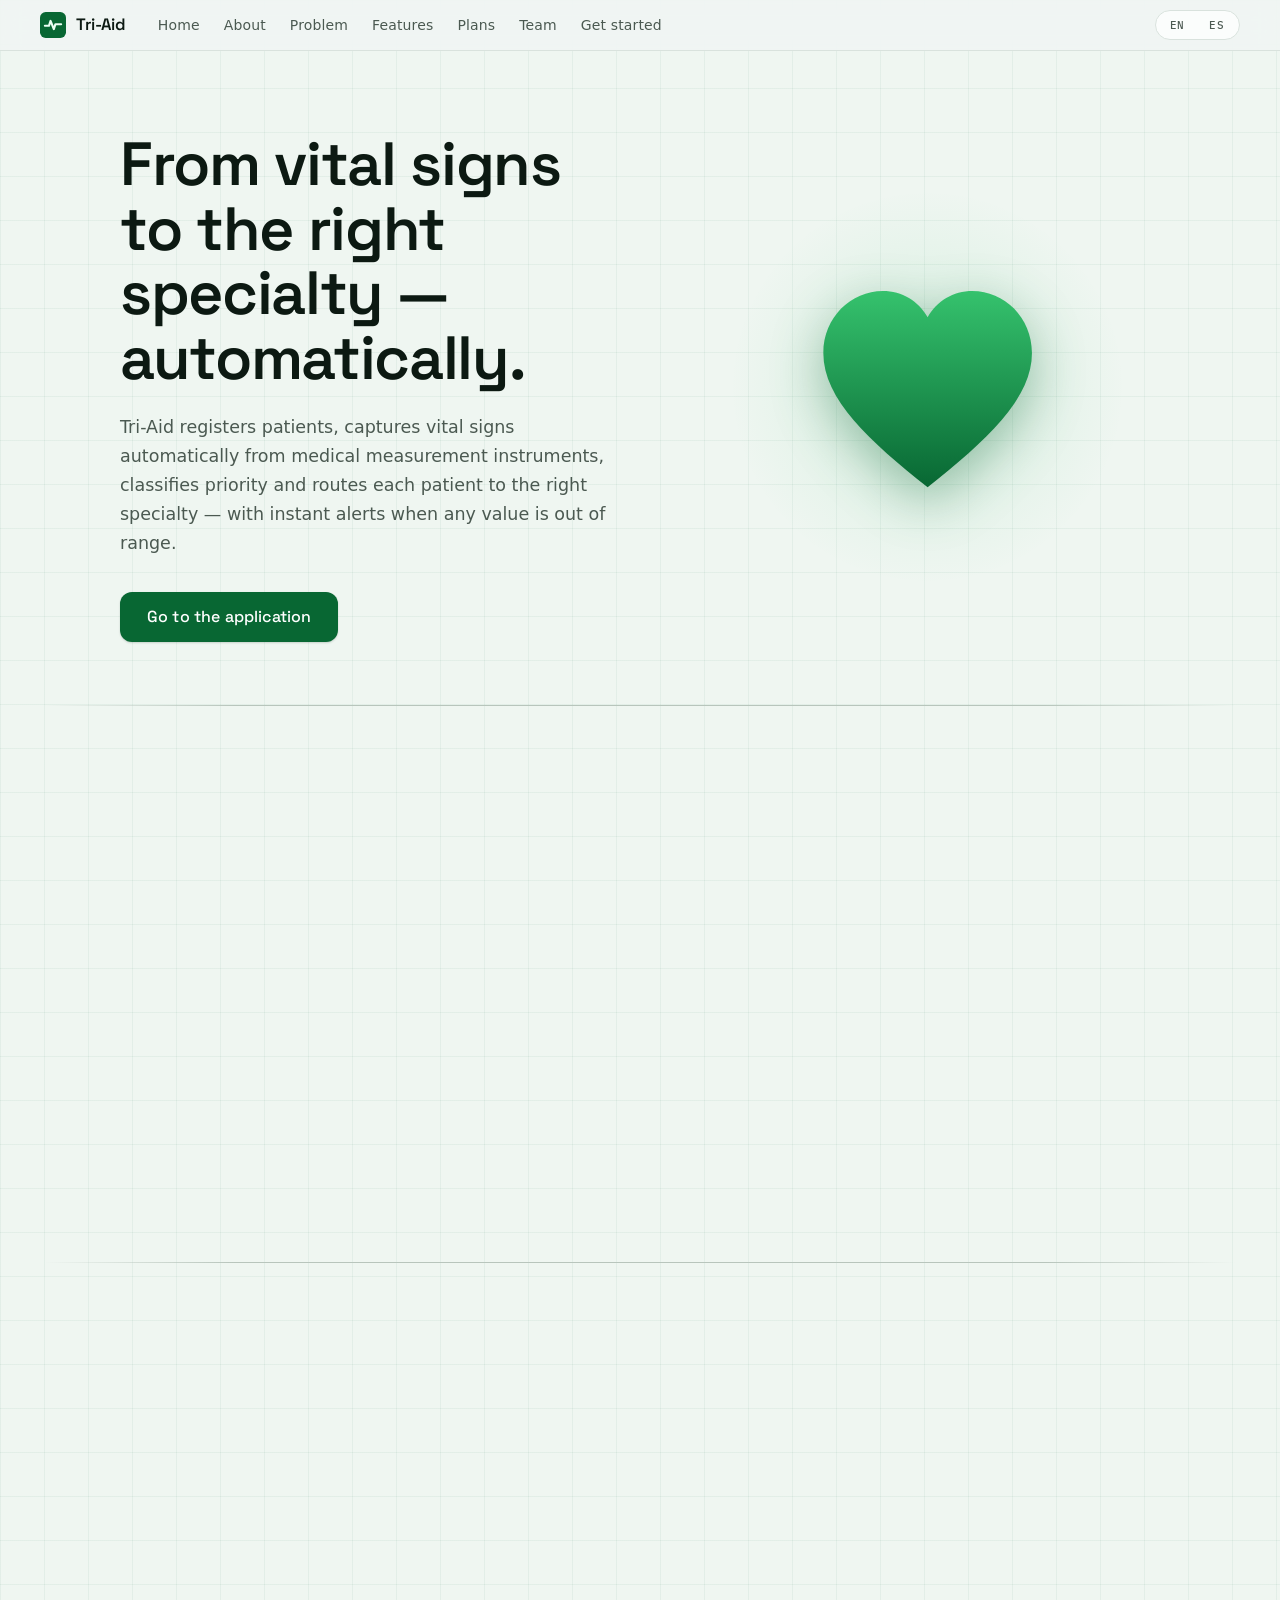
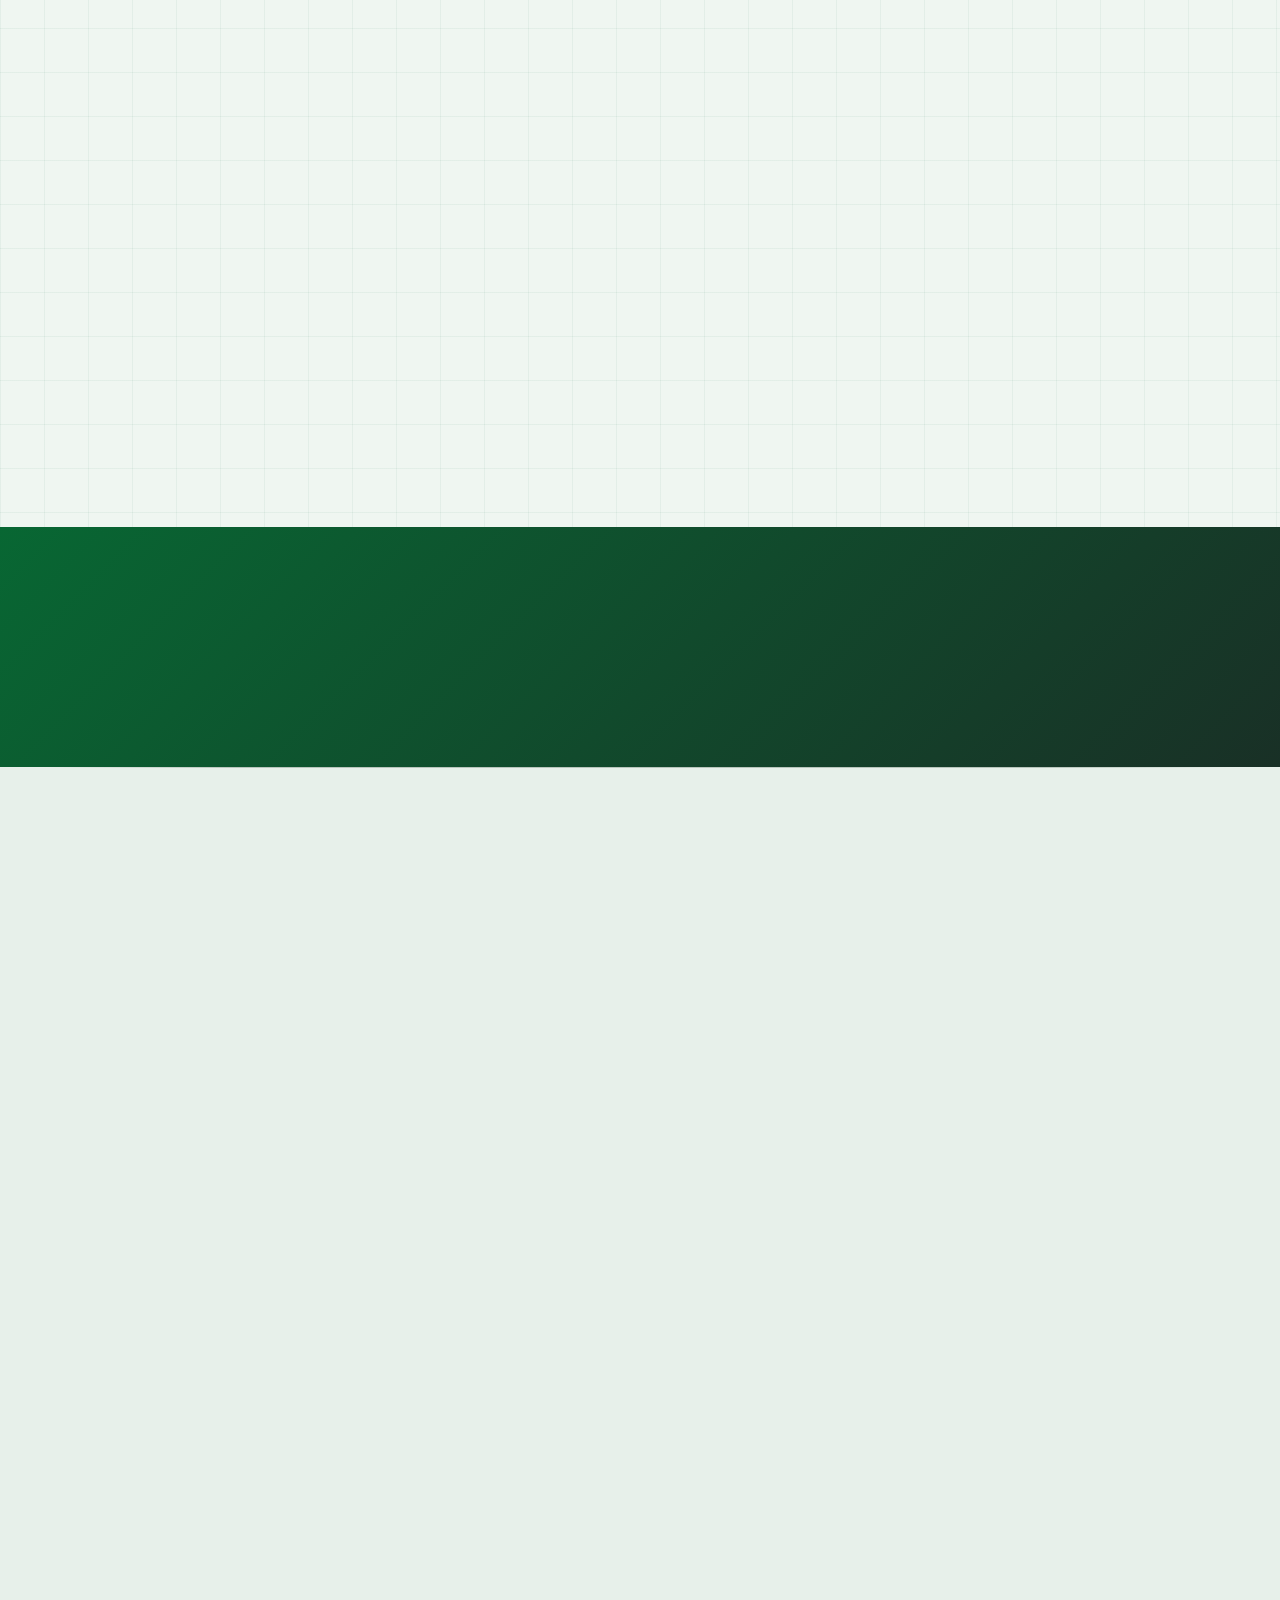
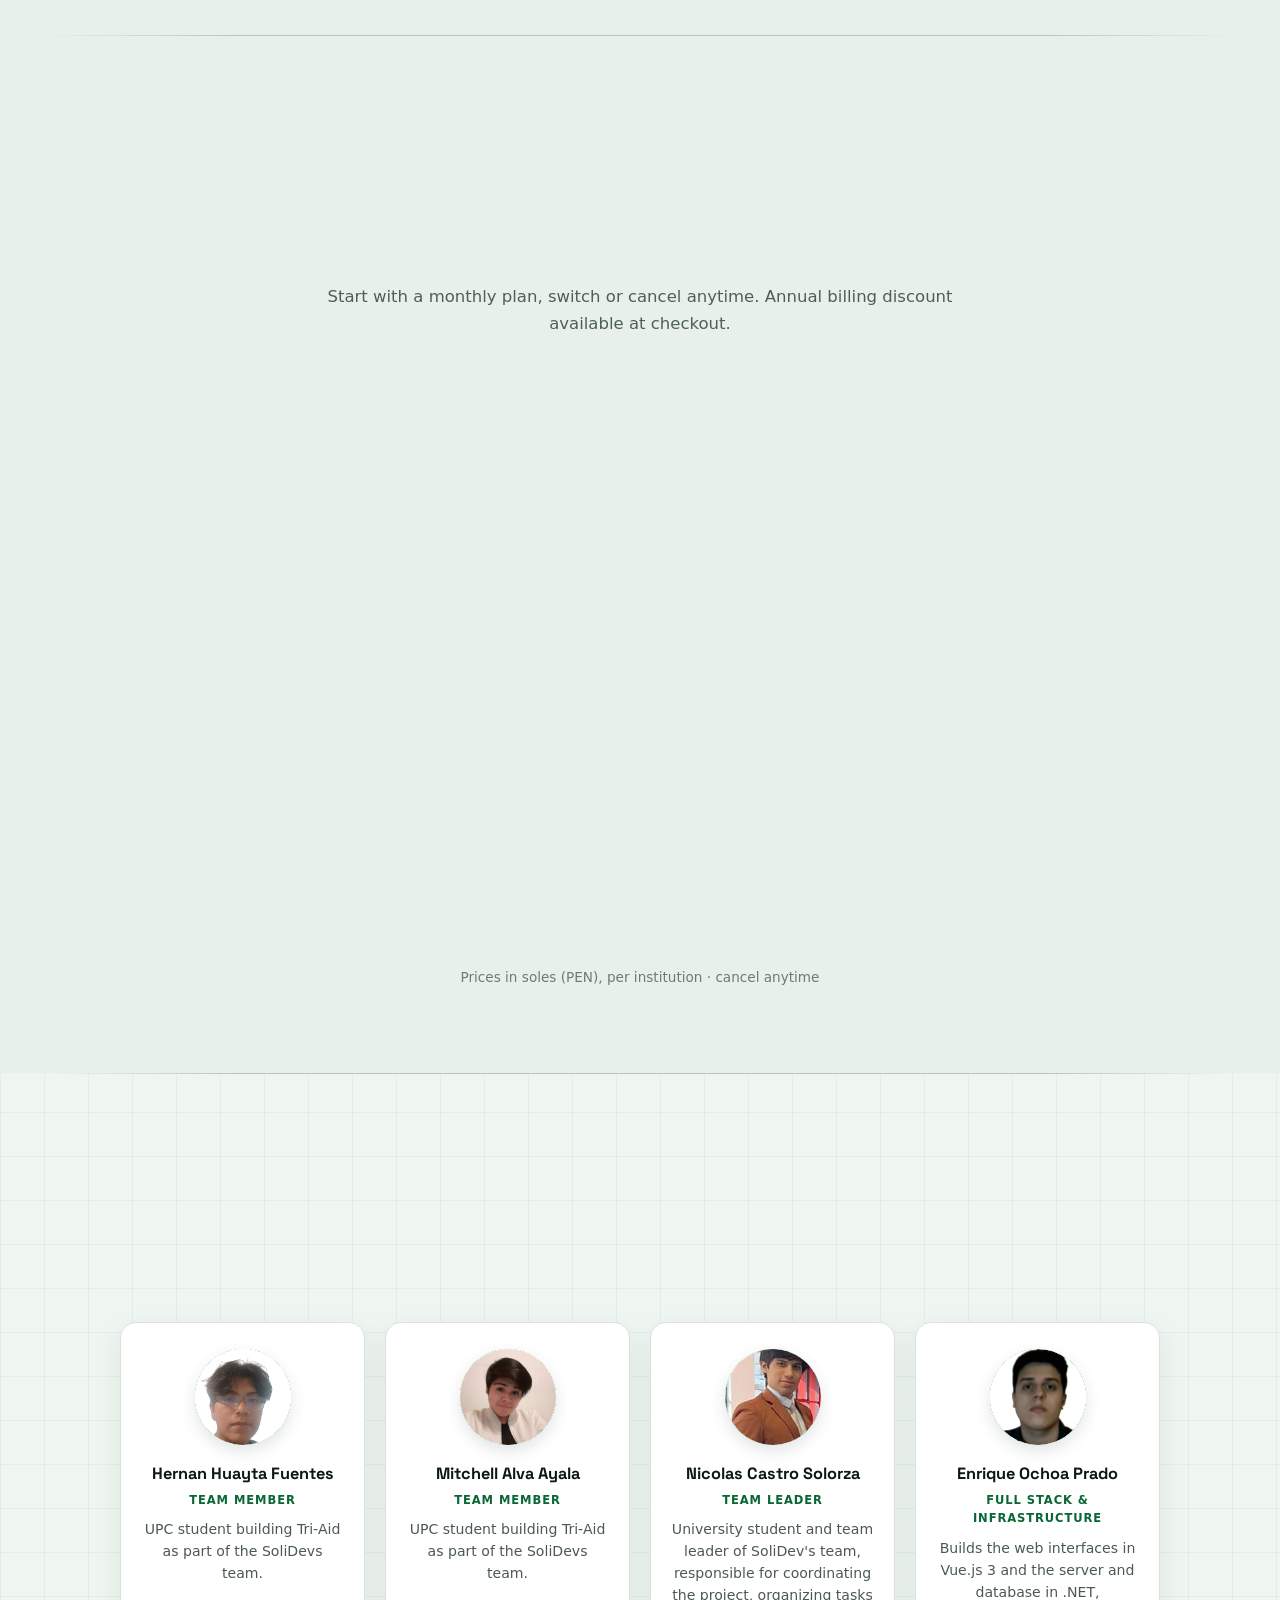
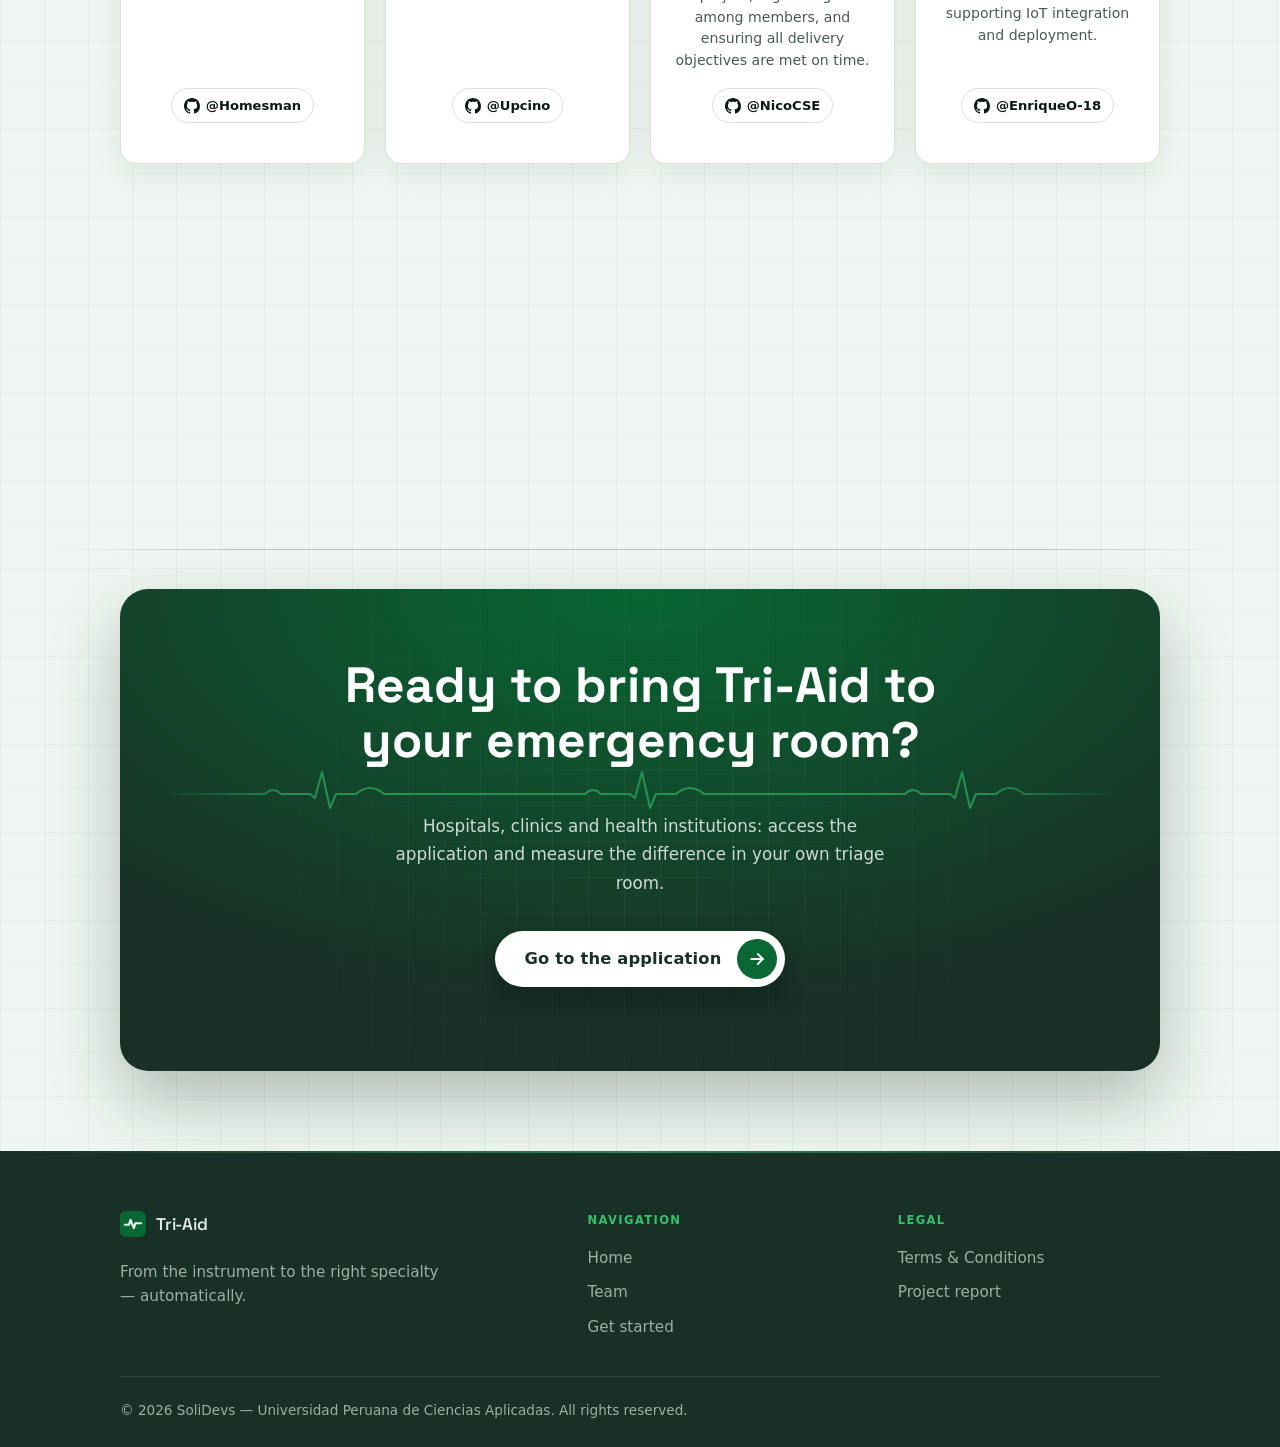
==== index.html @ a4b4f4db "style(plans): redesign trial banner with ecg icon, drop emoji" ====
<!doctype html>
<html lang="en-US">
<head>
  <meta charset="utf-8" />
  <meta name="viewport" content="width=device-width, initial-scale=1" />
  <title>Tri-Aid — From vital signs to the right specialty</title>
  <meta name="description" content="Tri-Aid registers patients, captures vital signs automatically from medical measurement instruments, classifies priority and routes each patient to the right specialty — with instant alerts when any value is out of range." />
  <link rel="icon" href="data:image/svg+xml,%3Csvg xmlns='http://www.w3.org/2000/svg' viewBox='0 0 32 32'%3E%3Crect width='32' height='32' rx='7' fill='%231d6b4f'/%3E%3Cpath d='M6 17h5l2-6 4 10 2-6h7' stroke='%23eafff3' stroke-width='2.6' fill='none' stroke-linecap='round' stroke-linejoin='round'/%3E%3C/svg%3E" />
  <link rel="preconnect" href="https://fonts.googleapis.com" />
  <link rel="preconnect" href="https://fonts.gstatic.com" crossorigin />
  <link href="https://fonts.googleapis.com/css2?family=Space+Grotesk:wght@500;600;700&family=IBM+Plex+Mono:wght@400;500&display=swap" rel="stylesheet" />
  <link rel="stylesheet" href="css/styles.css" />
</head>
<body id="top">
  <a class="skip-link" href="#main" data-i18n="a11y.skip">Skip to content</a>

  <header class="site-nav" data-od-id="nav">
    <div class="nav-inner">
      <a class="brand" href="#top" data-od-id="brand" aria-label="Tri-Aid — home">
        <svg class="brand-mark" viewBox="0 0 32 32" aria-hidden="true" focusable="false">
          <rect width="32" height="32" rx="7" class="brand-bg"></rect>
          <path d="M6 17h5l2-6 4 10 2-6h7" class="brand-pulse"></path>
        </svg>
        <span class="brand-name">Tri-Aid</span>
      </a>

      <nav class="nav-links" aria-label="Primary" data-od-id="nav-primary">
        <a href="#top" data-i18n="nav.home">Home</a>
        <a href="#about" data-i18n="nav.about">About</a>
        <a href="#video" data-i18n="nav.problem">Problem</a>
        <a href="#features" data-i18n="nav.features">Features</a>
        <a href="#plans" data-i18n="nav.plans">Plans</a>
        <a href="#team" data-i18n="nav.team">Team</a>
        <a href="#contact" data-i18n="nav.contact">Get started</a>
      </nav>

      <div class="nav-actions">
        <div class="lang-toggle" role="group" aria-label="Language / Idioma">
          <button type="button" class="lang-btn" data-lang-btn="en" aria-pressed="true">EN</button>
          <button type="button" class="lang-btn" data-lang-btn="es" aria-pressed="false">ES</button>
        </div>
        <button type="button" class="nav-burger" aria-expanded="false" aria-controls="mobile-panel" data-i18n-aria="nav.menu" aria-label="Open menu">
          <span class="burger-box" aria-hidden="true"></span>
        </button>
      </div>
    </div>

    <div id="mobile-panel" class="mobile-panel">
      <nav class="mobile-links" aria-label="Mobile">
        <a href="#top" data-i18n="nav.home">Home</a>
        <a href="#about" data-i18n="nav.about">About</a>
        <a href="#features" data-i18n="nav.features">Features</a>
        <a href="#plans" data-i18n="nav.plans">Plans</a>
        <a href="#team" data-i18n="nav.team">Team</a>
        <a href="#contact" data-i18n="nav.contact">Get started</a>
      </nav>
    </div>
  </header>

  <main id="main">

    <!-- ================= HERO ================= -->
    <section class="hero" id="hero" data-od-id="hero">
      <div class="container hero-grid">
        <div class="hero-copy">
          <h1 class="hero-title" data-i18n="hero.h1" data-od-id="hero-title">From vital signs to the right specialty — automatically.</h1>
          <p class="hero-text" data-i18n="hero.text">Tri-Aid registers patients, captures vital signs automatically from medical measurement instruments, classifies priority and routes each patient to the right specialty — with instant alerts when any value is out of range.</p>
          <div class="hero-ctas">
            <a class="btn btn-primary" href="https://triaid-solidevs.web.app" data-od-id="hero-cta-app"><span data-i18n="cta.btn">Go to the application</span></a>
          </div>
        </div>

                <aside class="heartbeat" aria-hidden="true" data-od-id="hero-heartbeat">
          <div class="heart-wrap">
            <span class="heart-glow"></span>
            <span class="heart-ring ring-a"></span>
            <span class="heart-ring ring-b"></span>
            <svg class="heart-shape" viewBox="0 0 32 30" focusable="false">
              <defs>
                <linearGradient id="heart-grad" x1="0" y1="0" x2="0" y2="1">
                  <stop offset="0" class="heart-grad-a"/>
                  <stop offset="1" class="heart-grad-b"/>
                </linearGradient>
              </defs>
              <path class="heart-body" fill="url(#heart-grad)" d="M16 28C8.5 22 2.5 16.6 2.5 10.6 2.5 6 6.1 2.6 10.2 2.6c2.5 0 4.6 1.3 5.8 3.4 1.2-2.1 3.3-3.4 5.8-3.4 4.1 0 7.7 3.4 7.7 8 0 6-6 11.4-13.5 17.4Z"/>
            </svg>
          </div>
        </aside>
      </div>
    </section>

    <!-- ================= ABOUT ================= -->
    <section class="section" id="about" data-od-id="about">
      <div class="container">
        <div class="section-head reveal">
          <span class="eyebrow"><i class="eyebrow-dot" aria-hidden="true"></i><span data-i18n="nav.about">About</span></span>
        </div>
        <h2 class="section-title reveal" data-i18n="about.title" data-od-id="about-title">The bridge between measurement instruments and emergency care</h2>
        <div class="about-cols reveal">
          <p data-i18n="about.p1">In most emergency rooms, vital signs are measured with standalone devices and written down by hand, then typed into a system. That double entry wastes critical minutes and causes errors that can change a patient's priority.</p>
          <p data-i18n="about.p2">Tri-Aid connects the whole chain: automatic vital-sign capture, assisted priority classification validated by triage staff, and routing to the right specialty.</p>
        </div>
      </div>
    </section>

    <!-- ================= VIDEO ================= -->
    <section class="section" id="video" data-od-id="video">
      <div class="container">
        <div class="section-head reveal">
          <span class="eyebrow"><i class="eyebrow-dot" aria-hidden="true"></i><span data-i18n="video.kicker">About the product</span></span>
        </div>
        <h2 class="section-title reveal" data-i18n="video.title">See Tri-Aid in action</h2>
        <div class="video-layout">
          <div class="video-left">
          <article class="problem-card reveal">
            <svg viewBox="0 0 24 24" fill="none" stroke="currentColor" stroke-width="2" stroke-linecap="round" stroke-linejoin="round" aria-hidden="true"><path d="M10.3 3.9 1.8 18a2 2 0 0 0 1.7 3h17a2 2 0 0 0 1.7-3L13.7 3.9a2 2 0 0 0-3.4 0z"/><path d="M12 9v4"/><path d="M12 17h.01"/></svg>
            <h3 data-i18n="video.problem">The problem</h3>
            <p data-i18n="about.p1">In most emergency rooms, vital signs are measured with standalone devices and written down by hand, then typed into a system. That double entry wastes critical minutes and causes errors that can change a patient's priority.</p>
          </article>
          <blockquote class="quote reveal">
            <p data-i18n="video.quote">Every minute spent retyping vital signs is a minute the patient does not have.</p>
            <cite>— SoliDevs Vision</cite>
          </blockquote>
        </div>
          <div class="video-card reveal">
            <h3>Tri-Aid</h3>
            <p class="video-desc" data-i18n="video.desc">Tri-Aid connects measurement instruments with emergency care: it registers each patient, captures vital signs automatically, classifies priority and routes them to the right specialty, with instant alerts when a value is out of range.</p>
            <ul class="check-list">
              <li><svg viewBox="0 0 24 24" fill="none" stroke="currentColor" stroke-width="2" stroke-linecap="round" stroke-linejoin="round" aria-hidden="true"><circle cx="12" cy="12" r="9"/><path d="m8.5 12.5 2.5 2.5 4.5-5"/></svg><span data-i18n="video.check1">Automatic vital-sign capture</span></li>
              <li><svg viewBox="0 0 24 24" fill="none" stroke="currentColor" stroke-width="2" stroke-linecap="round" stroke-linejoin="round" aria-hidden="true"><circle cx="12" cy="12" r="9"/><path d="m8.5 12.5 2.5 2.5 4.5-5"/></svg><span data-i18n="video.check2">Assisted priority classification validated by triage staff</span></li>
              <li><svg viewBox="0 0 24 24" fill="none" stroke="currentColor" stroke-width="2" stroke-linecap="round" stroke-linejoin="round" aria-hidden="true"><circle cx="12" cy="12" r="9"/><path d="m8.5 12.5 2.5 2.5 4.5-5"/></svg><span data-i18n="video.check3">Routing to the right specialty</span></li>
            </ul>
            <!-- TODO: reemplazar href por el link real cuando el video esté publicado -->
            <a class="video-link" href="https://www.youtube.com/watch?v=TRI-AID-PENDIENTE" target="_blank" rel="noopener noreferrer" aria-label="Tri-Aid demo video">
              <span class="video-link__play"><svg viewBox="0 0 24 24" fill="currentColor" aria-hidden="true"><path d="M8 5v14l11-7z"/></svg></span>
            </a>
          </div>
        </div>
      </div>
    </section>

    <!-- ================= STATS ================= -->
    <section class="stats-band" id="stats" data-od-id="stats">
      <div class="container">
        <div class="stats-grid reveal">
          <div><span class="stat-num" data-count="3" data-unit="min">3<small>min</small></span><span class="stat-label" data-i18n="band.1">maximum target triage time</span></div>
          <div><span class="stat-num" data-count="5">5</span><span class="stat-label" data-i18n="band.2">level priority scale</span></div>
          <div><span class="stat-num" data-count="0" data-from="10">0</span><span class="stat-label" data-i18n="band.3">manual transcription</span></div>
          <div><span class="stat-num" data-count="24" data-suffix="/7">24/7</span><span class="stat-label" data-i18n="band.4">patient visibility</span></div>
        </div>
      </div>
    </section>

    <!-- ================= FEATURES ================= -->
    <section class="section section-sunk" id="features" data-od-id="features">
      <div class="container">
        <div class="section-head reveal">
          <span class="eyebrow"><i class="eyebrow-dot" aria-hidden="true"></i><span data-i18n="nav.features">Features</span></span>
        </div>
        <h2 class="section-title reveal" data-i18n="features.title" data-od-id="features-title">Everything the triage room needs</h2>

        <ol class="feature-grid" data-od-id="features-grid">
          <li class="feature-card reveal" data-od-id="feature-card-registration">
            <span class="f-index" aria-hidden="true">01</span>
            <svg class="f-icon" viewBox="0 0 24 24" aria-hidden="true" focusable="false"><rect x="3" y="5" width="18" height="14" rx="2.5" fill="none" stroke="currentColor" stroke-width="1.7"/><circle cx="8.6" cy="10.4" r="1.9" fill="none" stroke="currentColor" stroke-width="1.7"/><path d="M6.3 15.6c.6-1.7 4-1.7 4.6 0M13.5 9.5h4.6M13.5 13h4.6" fill="none" stroke="currentColor" stroke-width="1.7" stroke-linecap="round"/></svg>
            <h3 data-i18n="f1.t">Patient registration</h3>
            <p data-i18n="f1.x">Digital admission in seconds: identity and contact data recorded once and shared across the emergency visit.</p>
          </li>

          <li class="feature-card reveal" data-od-id="feature-card-vitals">
            <span class="f-index" aria-hidden="true">02</span>
            <svg class="f-icon" viewBox="0 0 24 24" aria-hidden="true" focusable="false"><path d="M2.5 12.5h3.6l2.3-6.8 4 13.6 2.4-6.8h7" fill="none" stroke="currentColor" stroke-width="1.7" stroke-linecap="round" stroke-linejoin="round"/></svg>
            <h3 data-i18n="f2.t">Automatic vital signs</h3>
            <p data-i18n="f2.x">Readings flow straight from the measurement instruments into the platform — no manual transcription, no transcription errors.</p>
          </li>

          <li class="feature-card reveal" data-od-id="feature-card-priority">
            <span class="f-index" aria-hidden="true">03</span>
            <svg class="f-icon" viewBox="0 0 24 24" aria-hidden="true" focusable="false"><path d="M5 20v-5.5M12 20V9.5M19 20V4" fill="none" stroke="currentColor" stroke-width="1.7" stroke-linecap="round"/><path d="M3.2 8.4 5.6 5.6l2.5 1.2M10.4 6.4 12 3.6l2.6 1" fill="none" stroke="currentColor" stroke-width="1.4" stroke-linecap="round" stroke-linejoin="round" opacity=".65"/></svg>
            <h3 data-i18n="f3.t">Priority classification</h3>
            <p data-i18n="f3.x">An assisted classification based on habitual ranges suggests the priority level; triage staff validate and confirm it.</p>
          </li>

          <li class="feature-card reveal" data-od-id="feature-card-alerts">
            <span class="f-index" aria-hidden="true">04</span>
            <svg class="f-icon" viewBox="0 0 24 24" aria-hidden="true" focusable="false"><path d="M6 9.5a6 6 0 0 1 12 0c0 4.6 1.9 5.7 1.9 5.7H4.1S6 14.1 6 9.5Z" fill="none" stroke="currentColor" stroke-width="1.7" stroke-linejoin="round"/><path d="M10.3 18.6a1.9 1.9 0 0 0 3.4 0" fill="none" stroke="currentColor" stroke-width="1.7" stroke-linecap="round"/></svg>
            <h3 data-i18n="f4.t">Out-of-range alerts</h3>
            <p data-i18n="f4.x">Instant notifications when any value exceeds the habitual range, so critical patients escalate without delay.</p>
          </li>

          <li class="feature-card reveal" data-od-id="feature-card-routing">
            <span class="f-index" aria-hidden="true">05</span>
            <svg class="f-icon" viewBox="0 0 24 24" aria-hidden="true" focusable="false"><circle cx="5.2" cy="12" r="2.4" fill="none" stroke="currentColor" stroke-width="1.7"/><path d="M7.8 12h5.4" fill="none" stroke="currentColor" stroke-width="1.7" stroke-linecap="round"/><path d="M13 12c3.6 0 3.6-5 7.4-5M13 12c3.6 0 3.6 5 7.4 5" fill="none" stroke="currentColor" stroke-width="1.7" stroke-linecap="round"/><path d="M17.9 4.8 20.6 7l-3 .5M17.9 19.2 20.6 17l-3-.5" fill="none" stroke="currentColor" stroke-width="1.5" stroke-linecap="round" stroke-linejoin="round"/></svg>
            <h3 data-i18n="f5.t">Specialty assignment</h3>
            <p data-i18n="f5.x">Data-driven routing sends every patient to the corresponding medical specialty, reducing wrong referrals and rework.</p>
          </li>
        </ol>
      </div>
    </section>

    <!-- ================= PLANS ================= -->
    <section class="section section-sunk" id="plans" data-od-id="plans">
      <div class="container">
        <div class="section-head reveal">
          <span class="eyebrow"><i class="eyebrow-dot" aria-hidden="true"></i><span data-i18n="nav.plans">Plans</span></span>
        </div>
        <h2 class="section-title reveal" data-i18n="plans.title" data-od-id="plans-title">Simple pricing for every institution</h2>
        <p class="plans-sub reveal" data-i18n="plans.sub">Start with a monthly plan, switch or cancel anytime. Annual billing discount available at checkout.</p>

        <div class="trial-banner reveal" data-od-id="plans-trial">
          <svg class="trial-banner__icon" viewBox="0 0 48 48" fill="none" aria-hidden="true"><rect x="2" y="2" width="44" height="44" rx="12"/><path d="M8 24h8l4-10 6 20 4-10h10" stroke-linecap="round" stroke-linejoin="round"/></svg>
          <div class="trial-banner__text">
            <strong data-i18n="plans.trial.title">Every plan starts with a 14-day free trial</strong>
            <span data-i18n="plans.trial.sub">Full platform access · No credit card required · Cancel anytime</span>
          </div>
          <a class="btn btn-primary trial-banner__cta" href="https://triaid-solidevs.web.app/register" data-i18n="plans.trial.cta">Register your institution</a>
        </div>

        <div class="plans-grid" data-od-id="plans-grid">
          <article class="plan-card reveal" data-od-id="plan-esencial">
            <h3 data-i18n="plan.essential.name">Esencial</h3>
            <p class="plan-for" data-i18n="plan.essential.for">For small clinics and pilot projects</p>
            <p class="plan-price">S/ 79<span data-i18n="plans.period">/month</span></p>
            <ul class="plan-features">
              <li data-i18n="plan.essential.f1">Up to 5 triage users</li>
              <li data-i18n="plan.essential.f2">Automatic vital signs capture</li>
              <li data-i18n="plan.essential.f3">Real-time out-of-range alerts</li>
              <li data-i18n="plan.essential.f4">Patient portal included</li>
            </ul>
            <a class="btn btn-ghost plan-cta" href="https://triaid-solidevs.web.app/register?plan=esencial" data-i18n="plan.essential.cta">Choose Esencial</a>
          </article>

          <article class="plan-card plan-featured reveal" data-od-id="plan-profesional">
            <span class="plan-badge" data-i18n="plan.professional.badge">Most popular</span>
            <h3 data-i18n="plan.professional.name">Profesional</h3>
            <p class="plan-for" data-i18n="plan.professional.for">For hospitals with multiple points of care</p>
            <p class="plan-price">S/ 119<span data-i18n="plans.period">/month</span></p>
            <ul class="plan-features">
              <li data-i18n="plan.professional.f1">Unlimited triage users</li>
              <li data-i18n="plan.professional.f2">Assisted NT-158 classification + analytics</li>
              <li data-i18n="plan.professional.f3">Multi-specialty routing</li>
              <li data-i18n="plan.professional.f4">Priority support</li>
            </ul>
            <a class="btn btn-primary plan-cta" href="https://triaid-solidevs.web.app/register?plan=profesional" data-i18n="plan.professional.cta">Start free with Profesional</a>
          </article>

          <article class="plan-card reveal" data-od-id="plan-institucional">
            <h3 data-i18n="plan.institutional.name">Institucional</h3>
            <p class="plan-for" data-i18n="plan.institutional.for">For health networks and smart-city projects</p>
            <p class="plan-price plan-price-custom" data-i18n="plan.institutional.price">Custom</p>
            <ul class="plan-features">
              <li data-i18n="plan.institutional.f1">Multi-campus management</li>
              <li data-i18n="plan.institutional.f2">API integration with hospital systems</li>
              <li data-i18n="plan.institutional.f3">SLA + dedicated onboarding</li>
            </ul>
            <a class="btn btn-ghost plan-cta" href="#contact" data-i18n="plan.institutional.cta">Contact sales</a>
          </article>
        </div>
        <p class="plans-note reveal" data-i18n="plans.note">Prices in soles (PEN), per institution · cancel anytime</p>
      </div>
    </section>

    <!-- ================= TEAM ================= -->
    <section class="section team-section" id="team" data-od-id="team">
      <div class="container">
        <header class="team-head reveal">
          <span class="eyebrow"><i class="eyebrow-dot" aria-hidden="true"></i><span data-i18n="nav.team">Team</span></span>
          <h2 class="team-title" data-i18n="team.title" data-od-id="team-title">The SoliDevs team</h2>
          <p class="team-sub" data-i18n="team.subtitle">The people behind Tri-Aid, the bridge between measurement instruments and emergency care.</p>
        </header>

        <ul class="team2-grid">
          <li class="team2-card" data-od-id="member-hernan-huayta">
            <span class="team2-avatar" aria-hidden="true"><img src="img/hernan-solidevs.png" alt="" width="160" height="160"></span>
            <h3>Hernan Huayta Fuentes</h3>
            <span class="team2-role" data-i18n="team.role">Team member</span>
            <p data-i18n="team.desc">UPC student building Tri-Aid as part of the SoliDevs team.</p>
            <a class="team2-github" href="https://github.com/Homesman" target="_blank" rel="noopener noreferrer"><svg viewBox="0 0 16 16" fill="currentColor" aria-hidden="true"><path d="M8 0C3.58 0 0 3.58 0 8c0 3.54 2.29 6.53 5.47 7.59.4.07.55-.17.55-.38 0-.19-.01-.82-.01-1.49-2.01.37-2.53-.49-2.69-.94-.09-.23-.48-.94-.82-1.13-.28-.15-.68-.52-.01-.53.63-.01 1.08.58 1.23.82.72 1.21 1.87.87 2.33.66.07-.52.28-.87.51-1.07-1.78-.2-3.64-.89-3.64-3.95 0-.87.31-1.59.82-2.15-.08-.2-.36-1.02.08-2.12 0 0 .67-.21 2.2.82.64-.18 1.32-.27 2-.27.68 0 1.36.09 2 .27 1.53-1.04 2.2-.82 2.2-.82.44 1.1.16 1.92.08 2.12.51.56.82 1.27.82 2.15 0 3.07-1.87 3.75-3.65 3.95.29.25.54.73.54 1.48 0 1.07-.01 1.93-.01 2.2 0 .21.15.46.55.38A8.013 8.013 0 0016 8c0-4.42-3.58-8-8-8z"/></svg> @Homesman</a>
          </li>
          <li class="team2-card" data-od-id="member-mitchell-alva">
            <span class="team2-avatar" aria-hidden="true"><img src="img/Perfil_Adriano.jpeg?v=2" alt="" width="160" height="160"></span>
            <h3>Mitchell Alva Ayala</h3>
            <span class="team2-role" data-i18n="team.role">Team member</span>
            <p data-i18n="team.desc">UPC student building Tri-Aid as part of the SoliDevs team.</p>
            <a class="team2-github" href="https://github.com/Upcino" target="_blank" rel="noopener noreferrer"><svg viewBox="0 0 16 16" fill="currentColor" aria-hidden="true"><path d="M8 0C3.58 0 0 3.58 0 8c0 3.54 2.29 6.53 5.47 7.59.4.07.55-.17.55-.38 0-.19-.01-.82-.01-1.49-2.01.37-2.53-.49-2.69-.94-.09-.23-.48-.94-.82-1.13-.28-.15-.68-.52-.01-.53.63-.01 1.08.58 1.23.82.72 1.21 1.87.87 2.33.66.07-.52.28-.87.51-1.07-1.78-.2-3.64-.89-3.64-3.95 0-.87.31-1.59.82-2.15-.08-.2-.36-1.02.08-2.12 0 0 .67-.21 2.2.82.64-.18 1.32-.27 2-.27.68 0 1.36.09 2 .27 1.53-1.04 2.2-.82 2.2-.82.44 1.1.16 1.92.08 2.12.51.56.82 1.27.82 2.15 0 3.07-1.87 3.75-3.65 3.95.29.25.54.73.54 1.48 0 1.07-.01 1.93-.01 2.2 0 .21.15.46.55.38A8.013 8.013 0 0016 8c0-4.42-3.58-8-8-8z"/></svg> @Upcino</a>
          </li>
          <li class="team2-card" data-od-id="member-nicolas-castro">
            <span class="team2-avatar" aria-hidden="true"><img src="img/Foto_Nico.jpeg" alt="" width="160" height="80"></span>
            <h3>Nicolas Castro Solorza</h3>
            <span class="team2-role" data-i18n="team.roleLeader">Team Leader</span>
            <p data-i18n="team.descNicolas">University student and team leader of SoliDev's team, responsible for coordinating the project, organizing tasks among members, and ensuring all delivery objectives are met on time.</p>
            <a class="team2-github" href="https://github.com/NicoCSE" target="_blank" rel="noopener noreferrer"><svg viewBox="0 0 16 16" fill="currentColor" aria-hidden="true"><path d="M8 0C3.58 0 0 3.58 0 8c0 3.54 2.29 6.53 5.47 7.59.4.07.55-.17.55-.38 0-.19-.01-.82-.01-1.49-2.01.37-2.53-.49-2.69-.94-.09-.23-.48-.94-.82-1.13-.28-.15-.68-.52-.01-.53.63-.01 1.08.58 1.23.82.72 1.21 1.87.87 2.33.66.07-.52.28-.87.51-1.07-1.78-.2-3.64-.89-3.64-3.95 0-.87.31-1.59.82-2.15-.08-.2-.36-1.02.08-2.12 0 0 .67-.21 2.2.82.64-.18 1.32-.27 2-.27.68 0 1.36.09 2 .27 1.53-1.04 2.2-.82 2.2-.82.44 1.1.16 1.92.08 2.12.51.56.82 1.27.82 2.15 0 3.07-1.87 3.75-3.65 3.95.29.25.54.73.54 1.48 0 1.07-.01 1.93-.01 2.2 0 .21.15.46.55.38A8.013 8.013 0 0016 8c0-4.42-3.58-8-8-8z"/></svg> @NicoCSE</a>
          </li>
          <li class="team2-card" data-od-id="member-enrique-ochoa">
            <span class="team2-avatar" aria-hidden="true"><img src="img/enrique.jpg?v=2" alt="" width="160" height="160"></span>
            <h3>Enrique Ochoa Prado</h3>
            <span class="team2-role" data-i18n="team.roleEnrique">Full Stack &amp; Infrastructure</span>
            <p data-i18n="team.descEnrique">Builds the web interfaces in Vue.js 3 and the server and database in .NET, supporting IoT integration and deployment.</p>
            <a class="team2-github" href="https://github.com/EnriqueO-18" target="_blank" rel="noopener noreferrer"><svg viewBox="0 0 16 16" fill="currentColor" aria-hidden="true"><path d="M8 0C3.58 0 0 3.58 0 8c0 3.54 2.29 6.53 5.47 7.59.4.07.55-.17.55-.38 0-.19-.01-.82-.01-1.49-2.01.37-2.53-.49-2.69-.94-.09-.23-.48-.94-.82-1.13-.28-.15-.68-.52-.01-.53.63-.01 1.08.58 1.23.82.72 1.21 1.87.87 2.33.66.07-.52.28-.87.51-1.07-1.78-.2-3.64-.89-3.64-3.95 0-.87.31-1.59.82-2.15-.08-.2-.36-1.02.08-2.12 0 0 .67-.21 2.2.82.64-.18 1.32-.27 2-.27.68 0 1.36.09 2 .27 1.53-1.04 2.2-.82 2.2-.82.44 1.1.16 1.92.08 2.12.51.56.82 1.27.82 2.15 0 3.07-1.87 3.75-3.65 3.95.29.25.54.73.54 1.48 0 1.07-.01 1.93-.01 2.2 0 .21.15.46.55.38A8.013 8.013 0 0016 8c0-4.42-3.58-8-8-8z"/></svg> @EnriqueO-18</a>
          </li>
        </ul>

        <div class="team-video-row reveal">
          <div class="team-video">
            <!-- TODO: reemplazar href por el link real del video del equipo -->
            <a class="video-link" href="https://www.youtube.com/watch?v=TRI-AID-EQUIPO-PENDIENTE" target="_blank" rel="noopener noreferrer" aria-label="SoliDevs team video">
              <span class="video-link__play"><svg viewBox="0 0 24 24" fill="currentColor" aria-hidden="true"><path d="M8 5v14l11-7z"/></svg></span>
            </a>
          </div>
          <div class="team-video-copy">
            <span class="eyebrow"><i class="eyebrow-dot" aria-hidden="true"></i><span data-i18n="team.videoKicker">About the team</span></span>
            <h3 data-i18n="team.videoTitle">The people behind the pulse</h3>
            <p data-i18n="team.videoText">SoliDevs is a team of UPC Software Engineering students building Tri-Aid: a platform that connects measurement instruments with emergency care. In this video we introduce ourselves and tell you why we decided to take on the triage problem.</p>
          </div>
        </div>
      </div>
    </section>

    <!-- ================= CONTACT ================= -->
    <section class="section cta-section" id="contact" data-od-id="contact">
      <div class="container">
        <div class="cta-panel">
          <svg class="cta-ecg" viewBox="0 0 1200 120" preserveAspectRatio="none" aria-hidden="true"><path d="M0 60H300l12-3 12-30 16 62 16-44 12 15h70l10-6 10 6H700l12-3 12-30 16 62 16-44 12 15h70l10-6 10 6H1200" fill="none" stroke="currentColor" stroke-width="2" stroke-linejoin="round" stroke-linecap="round" vector-effect="non-scaling-stroke"/></svg>
          <h2 class="cta-title" data-i18n="cta.title" data-od-id="cta-title">Ready to bring Tri-Aid to your emergency room?</h2>
          <p class="cta-text" data-i18n="cta.text">Hospitals, clinics and health institutions: access the application and measure the difference in your own triage room.</p>
          <!-- TODO: reemplazar href por la URL real de la web application -->
          <a class="cta-btn" href="https://triaid-solidevs.web.app" data-od-id="cta-app"><span data-i18n="cta.btn">Go to the application</span><svg viewBox="0 0 24 24" fill="none" stroke="currentColor" stroke-width="2.2" stroke-linecap="round" stroke-linejoin="round" aria-hidden="true"><path d="M5 12h14"/><path d="m13 6 6 6-6 6"/></svg></a>
        </div>
      </div>
    </section>

  </main>

  <!-- ================= FOOTER ================= -->
  <footer class="site-footer footer2" data-od-id="footer">
    <div class="container">
      <div class="footer2-top">
        <div class="footer2-brand">
          <span class="footer-mark">
            <svg class="brand-mark" viewBox="0 0 32 32" aria-hidden="true" focusable="false">
              <rect width="32" height="32" rx="7" class="brand-bg"></rect>
              <path d="M6 17h5l2-6 4 10 2-6h7" class="brand-pulse"></path>
            </svg>
            <span class="brand-name">Tri-Aid</span>
          </span>
          <p class="footer2-tag" data-i18n="footer.tagline">From the instrument to the right specialty — automatically.</p>
        </div>
        <nav class="footer2-col" aria-label="Footer navigation" data-od-id="footer-links">
          <h4 data-i18n="footer.nav">Navigation</h4>
          <a href="#top" data-i18n="nav.home">Home</a>
          <a href="#team" data-i18n="nav.team">Team</a>
          <a href="#contact" data-i18n="nav.contact">Get started</a>
        </nav>
        <nav class="footer2-col" aria-label="Legal">
          <h4 data-i18n="footer.legal">Legal</h4>
          <a href="terms.html" data-i18n="footer.terms">Terms &amp; Conditions</a>
          <a href="https://github.com/upc-pre-1ASI0730-2620-8155-SoliDevs/project-report" target="_blank" rel="noopener noreferrer" data-i18n="footer.report">Project report</a>
        </nav>
      </div>
      <div class="footer2-bottom">
        <p class="footer-copy" data-i18n="footer.copy">© 2026 SoliDevs — Universidad Peruana de Ciencias Aplicadas. All rights reserved.</p>
      </div>
    </div>
  </footer>

  <script src="js/i18n.js"></script>
  <script src="js/main.js"></script>
  <script src="js/countup.js" defer></script>
  <script src="js/team-anim.js" defer></script>
  <script src="js/cta-anim.js" defer></script>
</body>
</html>
---- css/styles.css ----
/* ============================================================
   Tri-Aid — Landing AV1 · SoliDevs
   Design system: clinical "monitor paper" surface, deep green
   ink, single ECG-green accent, Space Grotesk / system / Plex Mono.
   ============================================================ */

/* ---------- Tokens ---------- */
:root {
  /* surfaces */
  --bg:            #EFF6F1;
  --surface:       #FBFDFC;
  --surface-sunk:  #E7F0EA;
  --ink-panel:     #0A221A;
  --ink-deep:      #193026;

  /* text */
  --fg:            #0C1912;
  --muted:         #4B5951;
  --fg-on-dark:    #E0EBE3;
  --muted-on-dark: #9EB0A3;

  /* lines */
  --border:        #D9E2DD;
  --border-strong: #B8C5BC;
  --line-on-dark-btn: rgba(234, 255, 243, 0.28);
  /* Single page-wide chart-paper grid (body). One grid, one phase —
     never layer a second same-pitch grid on top of it. */
  --grid-page:     rgba(29, 107, 79, 0.058);
  --pulse-on-ink:  #eafff3;

  /* accent — ECG green */
  --accent:        #35C26D;   /* trace on dark, fills */
  --accent-ink:    #086733;  /* text-safe / buttons */
  --accent-soft:   #D3F1D9;

  /* semantic — triage scale (used sparingly) */
  --info:          #58A7DC;

  /* type */
  --font-display: 'Space Grotesk', 'Avenir Next', -apple-system, BlinkMacSystemFont, 'Segoe UI', system-ui, sans-serif;
  --font-body:    -apple-system, BlinkMacSystemFont, 'SF Pro Text', 'Segoe UI', system-ui, sans-serif;
  --font-mono:    'IBM Plex Mono', ui-monospace, 'SF Mono', Menlo, Consolas, monospace;

  /* motion */
  --ease-out: cubic-bezier(0.23, 1, 0.32, 1);

  /* layout */
  --container: 1120px;
  --nav-h: 50px;
}

/* ---------- Reset-lite ---------- */
*, *::before, *::after { box-sizing: border-box; margin: 0; padding: 0; }

html {
  scroll-behavior: smooth;
  scroll-padding-top: calc(var(--nav-h) + 18px);
}

body {
  font: 400 16.5px/1.62 var(--font-body);
  background-color: var(--bg);
  background-image:
    linear-gradient(to right, var(--grid-page) 1px, transparent 1px),
    linear-gradient(to bottom, var(--grid-page) 1px, transparent 1px);
  background-size: 44px 44px;
  color: var(--fg);
  -webkit-font-smoothing: antialiased;
  -moz-osx-font-smoothing: grayscale;
  text-rendering: optimizeLegibility;
}

body.nav-locked { overflow: hidden; }

img, svg { display: block; max-width: 100%; }
a { color: inherit; text-decoration: none; }
ul, ol { list-style: none; }

::selection { background: var(--accent-soft); color: var(--fg); }

:focus-visible {
  outline: 2px solid var(--accent-ink);
  outline-offset: 3px;
  border-radius: 4px;
}

/* ---------- Utilities ---------- */
.container {
  max-width: var(--container);
  margin-inline: auto;
  padding-inline: clamp(20px, 5vw, 40px);
}

.btn {
  display: inline-flex;
  align-items: center;
  justify-content: center;
  gap: 10px;
  min-height: 50px;
  padding: 0 26px;
  border-radius: 12px;
  border: 1px solid transparent;
  font: 500 16px/1 var(--font-display);
  letter-spacing: 0.01em;
  cursor: pointer;
  transition: transform 200ms var(--ease-out), background-color 200ms var(--ease-out),
              border-color 200ms var(--ease-out), box-shadow 200ms var(--ease-out),
              color 200ms var(--ease-out);
}

.btn-primary {
  background: var(--accent-ink);
  color: #fff;
  box-shadow: 0 1px 2px rgba(16, 46, 36, 0.18);
}
.btn-primary:hover {
  background: #005124;
  transform: translateY(-1px);
  box-shadow: 0 6px 18px rgba(16, 46, 36, 0.16);
}
.btn-primary:active { transform: translateY(0); }

.btn-ghost {
  background: transparent;
  color: var(--fg);
  border-color: var(--border-strong);
}
.btn-ghost:hover {
  background: var(--surface-sunk);
  transform: translateY(-1px);
}

/* ---------- Skip link ---------- */
.skip-link {
  position: fixed;
  top: 10px;
  left: 10px;
  z-index: 200;
  padding: 10px 18px;
  background: var(--ink-panel);
  color: var(--fg-on-dark);
  border-radius: 10px;
  font: 500 14px/1 var(--font-body);
  transform: translateY(-160%);
  transition: transform 140ms var(--ease-out);
}
.skip-link:focus { transform: translateY(0); outline-offset: 2px; }

/* ---------- Nav ---------- */
.site-nav {
  position: sticky;
  top: 0;
  z-index: 100;
  background: rgba(240, 246, 243, 0.9);
  backdrop-filter: blur(12px);
  -webkit-backdrop-filter: blur(12px);
  border-bottom: 1px solid var(--border);
}

.nav-inner {
  padding-inline: clamp(20px, 5vw, 40px);
  height: var(--nav-h);
  display: flex;
  align-items: center;
  justify-content: flex-start;
  gap: 32px;
}

.brand {
  display: inline-flex;
  align-items: center;
  gap: 10px;
  flex-shrink: 0;
}

.brand-mark { width: 26px; height: 26px; }
.brand-bg { fill: var(--accent-ink); }
.brand-pulse {
  fill: none;
  stroke: var(--pulse-on-ink);
  stroke-width: 2.6;
  stroke-linecap: round;
  stroke-linejoin: round;
}
.brand-name {
  font: 600 16.5px/1 var(--font-display);
  letter-spacing: -0.01em;
}

.nav-links {
  display: flex;
  align-items: center;
  gap: 24px;
}
.nav-links a {
  font: 500 14px/1 var(--font-body);
  color: var(--muted);
  letter-spacing: 0.01em;
  transition: color 200ms var(--ease-out);
}
.nav-links a:hover { color: var(--fg); }

.nav-actions {
  display: flex;
  align-items: center;
  gap: 12px;
  margin-left: auto;
}

.lang-toggle {
  display: flex;
  align-items: center;
  gap: 2px;
  padding: 3px;
  border: 1px solid var(--border);
  border-radius: 999px;
  background: var(--surface);
}
.lang-btn {
  appearance: none;
  border: 0;
  background: transparent;
  color: var(--muted);
  font: 500 10.5px/1 var(--font-mono);
  letter-spacing: 0.08em;
  text-transform: uppercase;
  padding: 6px 11px;
  border-radius: 999px;
  cursor: pointer;
  transition: background-color 200ms var(--ease-out), color 200ms var(--ease-out);
}
.lang-btn:hover { color: var(--fg); }
.lang-btn.is-active {
  background: var(--ink-panel);
  color: var(--fg-on-dark);
}

.btn-nav {
  display: inline-flex;
  align-items: center;
  justify-content: center;
  height: 34px;
  padding: 0 17px;
  border-radius: 999px;
  font: 510 13.5px/1 var(--font-body);
  letter-spacing: 0.02em;
  cursor: pointer;
  transition: background-color 200ms var(--ease-out), border-color 200ms var(--ease-out),
              color 200ms var(--ease-out), transform 200ms var(--ease-out),
              box-shadow 200ms var(--ease-out);
}

.nav-burger {
  display: none;
  appearance: none;
  border: 1px solid var(--border);
  background: var(--surface);
  border-radius: 10px;
  width: 38px;
  height: 38px;
  cursor: pointer;
  position: relative;
}
.nav-burger::after {
  content: "";
  position: absolute;
  inset: -6px;
}
.burger-box, .burger-box::before, .burger-box::after {
  content: "";
  position: absolute;
  left: 50%;
  width: 18px;
  height: 1.8px;
  background: var(--fg);
  border-radius: 2px;
  transform: translateX(-50%);
  transition: transform 200ms var(--ease-out), opacity 140ms var(--ease-out), top 200ms var(--ease-out);
}
.burger-box { top: 50%; margin-top: -0.9px; }
.burger-box::before { top: -6px; }
.burger-box::after { top: 6px; }
.nav-burger.is-open .burger-box { background: transparent; }
.nav-burger.is-open .burger-box::before { top: 0; transform: translateX(-50%) rotate(45deg); }
.nav-burger.is-open .burger-box::after { top: 0; transform: translateX(-50%) rotate(-45deg); }

.mobile-panel {
  display: none;
  visibility: hidden;
  opacity: 0;
  transform: translateY(-8px);
  transition: opacity 140ms var(--ease-out), transform 140ms var(--ease-out), visibility 140ms;
  border-bottom: 1px solid var(--border);
  background: var(--surface);
}
.mobile-panel.is-open { visibility: visible; opacity: 1; transform: none; }
.mobile-links { display: grid; }
.mobile-links a {
  padding: 13px clamp(20px, 5vw, 40px);
  font: 500 15.5px/1 var(--font-body);
  color: var(--fg);
  border-top: 1px solid var(--border);
}
.mobile-links a:hover { background: var(--surface-sunk); }

/* ---------- Hero ---------- */
.hero {
  position: relative;
  overflow: hidden;
  padding-block: clamp(56px, 9vh, 96px) clamp(52px, 7vh, 84px);
}

/* Hero paper grid: intentionally NOT re-declared here. The body already
   paints the single 44px chart-paper grid; a second same-pitch layer from
   the hero's own origin sat ~6px out of phase (sticky-nav offset) and drew
   every vertical line twice — the "double-lined squares" artifact. */

.hero-grid {
  position: relative;
  display: grid;
  grid-template-columns: 1.04fr 0.96fr;
  align-items: center;
  gap: clamp(40px, 6vw, 72px);
}

.hero-title {
  font: 600 clamp(38px, 5vw, 61px)/1.06 var(--font-display);
  letter-spacing: -0.022em;
  text-wrap: balance;
  max-width: 18ch;
}

.hero-text {
  margin-top: 22px;
  font-size: clamp(16px, 1.5vw, 17.5px);
  line-height: 1.66;
  color: var(--muted);
  max-width: 54ch;
}

.hero-ctas {
  margin-top: 34px;
  display: flex;
  flex-wrap: wrap;
  gap: 14px;
}

/* ---------- Hero heartbeat ----------
   One green heart beating over the chart paper — the product promise
   in a single image: the pulse, alive and watched. Pure CSS motion
   (an icon animation, not a data stream): a lub-dub squeeze at ~64 bpm,
   a glow that breathes with it, and a ripple ring on each thump. */
.heartbeat {
  display: grid;
  place-items: center;
  min-height: 430px;
}
.heart-wrap {
  position: relative;
  width: clamp(232px, 23vw, 320px);
  aspect-ratio: 1;
  display: grid;
  place-items: center;
}

/* — the heart — */
.heart-shape {
  width: 84%;
  height: auto;
  overflow: visible;
  transform-origin: 50% 46%;
  animation: heart-beat 0.94s infinite;
  filter: drop-shadow(0 16px 26px rgba(8, 103, 51, 0.38));
}
.heart-grad-a { stop-color: var(--accent); }
.heart-grad-b { stop-color: var(--accent-ink); }

/* — the glow breathing behind it — */
.heart-glow {
  position: absolute;
  inset: -16%;
  border-radius: 50%;
  opacity: 0.5;
  background: radial-gradient(
    circle,
    rgba(53, 194, 109, 0.24) 0%,
    rgba(53, 194, 109, 0.10) 46%,
    transparent 72%
  );
  animation: heart-glow 0.94s infinite;
}

/* — a ripple on each thump — */
.heart-ring {
  position: absolute;
  inset: 2%;
  border-radius: 50%;
  border: 1.5px solid rgba(53, 194, 109, 0.55);
  opacity: 0;
  animation: heart-ripple 0.94s infinite;
}
.ring-b { animation-delay: 0.28s; }

/* lub-dub: two squeezes per cycle, like a real heartbeat (~64 bpm) */
@keyframes heart-beat {
  0%        { transform: scale(1); }
  10%, 12%  { transform: scale(1.13); }
  22%       { transform: scale(1.01); }
  32%, 34%  { transform: scale(1.09); }
  46%, 100% { transform: scale(1); }
}
@keyframes heart-glow {
  0%        { opacity: 0.4; transform: scale(1); }
  10%, 12%  { opacity: 0.75; transform: scale(1.05); }
  32%, 34%  { opacity: 0.6; transform: scale(1.03); }
  46%, 100% { opacity: 0.4; transform: scale(1); }
}
@keyframes heart-ripple {
  0%, 9%    { transform: scale(1); opacity: 0; }
  12%       { opacity: 0.5; }
  58%, 100% { transform: scale(1.5); opacity: 0; }
}

/* ---------- Section shell ---------- */
.section {
  padding-block: clamp(72px, 11vh, 118px);
  position: relative;
}

/* ---------- Section dividers ----------
   A single fading hairline at each section boundary — quiet, no motif.
   The old tick ruler and the PQRST rhythm strip are both gone. */
.section::before {
  content: "";
  position: absolute;
  top: 0;
  left: clamp(20px, 4vw, 44px);
  right: clamp(20px, 4vw, 44px);
  height: 1px;
  background: linear-gradient(90deg,
    transparent,
    var(--border-strong) 16%,
    var(--border-strong) 84%,
    transparent);
}


.section-sunk {
  background: var(--surface-sunk);
}


.section-head { margin-bottom: 18px; }

.eyebrow {
  display: inline-flex;
  align-items: center;
  gap: 9px;
  font: 500 12px/1 var(--font-mono);
  letter-spacing: 0.09em;
  text-transform: uppercase;
  color: var(--muted);
}
.eyebrow-dot {
  width: 7px;
  height: 7px;
  background: var(--accent-ink);
  flex-shrink: 0;
}

.section-title {
  font: 600 clamp(27px, 3.4vw, 40px)/1.14 var(--font-display);
  letter-spacing: -0.018em;
  text-wrap: balance;
  max-width: 24ch;
}

/* ---------- About ---------- */
.about-cols {
  margin-top: clamp(28px, 4vh, 44px);
  display: grid;
  grid-template-columns: 1fr 1fr;
  gap: clamp(28px, 4vw, 56px);
  max-width: 940px;
}

.about-cols p {
  font-size: 16.5px;
  line-height: 1.72;
  color: var(--muted);
}
.about-cols p + p, .about-cols p:last-child {
  padding-left: clamp(28px, 4vw, 56px);
  border-left: 1px solid var(--border-strong);
  color: var(--fg);
}

/* ---------- Features ---------- */
.feature-grid {
  margin-top: clamp(34px, 5vh, 54px);
  display: grid;
  grid-template-columns: repeat(6, 1fr);
  gap: 14px;
}

.feature-card {
  grid-column: span 2;
  background: var(--surface);
  border: 1px solid var(--border);
  border-radius: 15px;
  padding: 26px 24px 24px;
  display: grid;
  gap: 12px;
  align-content: start;
  transition: transform 200ms var(--ease-out), border-color 200ms var(--ease-out),
              box-shadow 200ms var(--ease-out);
}
.feature-card:nth-child(4),
.feature-card:nth-child(5) { grid-column: span 3; }

.feature-card:hover {
  transform: translateY(-3px);
  border-color: var(--border-strong);
  box-shadow: 0 14px 34px -18px rgba(16, 46, 36, 0.22);
}

.f-index {
  font: 500 12px/1 var(--font-mono);
  letter-spacing: 0.08em;
  color: var(--muted);
}

.f-icon {
  width: 27px;
  height: 27px;
  color: var(--fg);
}

.feature-card h3 {
  font: 600 18.5px/1.25 var(--font-display);
  letter-spacing: -0.01em;
}

.feature-card p {
  font-size: 15.5px;
  line-height: 1.62;
  color: var(--muted);
}

/* stagger for reveal */
.feature-card:nth-child(2) { transition-delay: 60ms; }
.feature-card:nth-child(3) { transition-delay: 120ms; }
.feature-card:nth-child(4) { transition-delay: 80ms; }
.feature-card:nth-child(5) { transition-delay: 140ms; }

/* ---------- Team ---------- */
.team-grid {
  list-style: none;
  display: grid;
  grid-template-columns: repeat(5, 1fr);
  gap: 14px;
  margin-top: 36px;
}
.member-card {
  background: var(--surface);
  border: 1px solid var(--border);
  border-radius: 15px;
  padding: 22px 18px 20px;
  display: grid;
  gap: 9px;
  justify-items: start;
  align-content: start;
}
.member-avatar {
  display: grid;
  place-items: center;
  width: 44px;
  height: 44px;
  border-radius: 12px;
  background: var(--accent-soft);
  color: var(--accent-ink);
  font: 500 13.5px/1 var(--font-mono);
  letter-spacing: 0.05em;
  margin-bottom: 4px;
}
.member-card h3 {
  font: 600 15.5px/1.3 var(--font-display);
  letter-spacing: -0.005em;
}
.member-card:nth-child(2) { transition-delay: 60ms; }
.member-card:nth-child(3) { transition-delay: 120ms; }
.member-card:nth-child(4) { transition-delay: 180ms; }
.member-card:nth-child(5) { transition-delay: 240ms; }

/* ---------- Contact ---------- */
.contact-wrap {
  display: grid;
  justify-items: start;
  gap: 18px;
}

.contact-wrap .section-title { max-width: 20ch; }

.contact-text {
  color: var(--muted);
  font-size: 17px;
  line-height: 1.66;
  max-width: 52ch;
}

.contact-wrap .btn-primary { margin-top: 10px; }

/* ---------- Footer (deepest ink layer — the instrument base) ----------
   The only dark slab at the end of the page: every section above it is
   paper, so the light→ink seam IS the divider. */
.site-footer {
  padding-block: 46px 42px;
  background: var(--ink-deep);
  color: var(--fg-on-dark);
}

.footer-grid {
  display: flex;
  align-items: center;
  justify-content: space-between;
  gap: 28px;
  flex-wrap: wrap;
}

.footer-mark {
  display: inline-flex;
  align-items: center;
  gap: 10px;
}
.footer-mark .brand-mark { width: 26px; height: 26px; }
.footer-mark .brand-name { font-size: 17px; }

.footer-copy {
  margin-top: 10px;
  font-size: 13.5px;
  color: var(--muted-on-dark);
  max-width: 46ch;
}

.site-footer .brand-name {
  color: var(--fg-on-dark);
}

.site-footer .brand-bg {
  fill: var(--accent-ink);
}

.site-footer .brand-pulse {
  stroke: var(--pulse-on-ink);
}

.footer-links {
  display: flex;
  align-items: center;
  gap: 26px;
  flex-wrap: wrap;
}
.footer-links a {
  font-size: 14.5px;
  color: var(--muted-on-dark);
  text-decoration: underline;
  text-decoration-color: transparent;
  text-underline-offset: 4px;
  transition: color 200ms var(--ease-out), text-decoration-color 200ms var(--ease-out);
}
.footer-links a:hover {
  color: var(--fg-on-dark);
  text-decoration-color: var(--line-on-dark-btn);
}

/* ---------- Terms ---------- */
.terms-section { padding-block: clamp(56px, 9vh, 96px); }

.terms-wrap { max-width: 800px; }

.terms-title {
  font: 600 clamp(30px, 4vw, 42px)/1.1 var(--font-display);
  letter-spacing: -0.02em;
}

.terms-list { margin-top: clamp(30px, 5vh, 48px); }

.terms-clause {
  display: grid;
  grid-template-columns: 58px 1fr;
  gap: 6px 18px;
  padding-block: 26px;
  border-top: 1px solid var(--border);
}
.terms-clause:last-child { border-bottom: 1px solid var(--border); }

.t-index {
  font: 500 13px/1.7 var(--font-mono);
  letter-spacing: 0.08em;
  color: var(--muted);
}

.terms-clause h2 {
  font: 600 19px/1.3 var(--font-display);
  letter-spacing: -0.01em;
  margin-bottom: 8px;
}

.terms-clause p {
  font-size: 15.5px;
  line-height: 1.7;
  color: var(--muted);
  max-width: 64ch;
}

/* ---------- Reveal ---------- */
.reveal {
  opacity: 0;
  transform: translateY(14px);
  transition: opacity 420ms var(--ease-out), transform 420ms var(--ease-out);
}
.reveal.in { opacity: 1; transform: none; }

/* ---------- Responsive ---------- */
/* Tablet (641–1024px): el hero mantiene 2 columnas — el corazón queda a la
   derecha del copy. El colapso a 1 columna pasa recién en móvil (≤640px). */
@media (max-width: 1024px) {
  .hero-grid { gap: clamp(32px, 5vw, 56px); }
  .heartbeat { min-height: 390px; }
}

@media (max-width: 900px) {
  .nav-links { display: none; }
  .nav-burger { display: block; }
  /* Dropdown: absoluto bajo la barra para que cerrado no ocupe layout
     (antes sumaba ~290px fantasma y el nav medía 340px en tablet/móvil). */
  .mobile-panel {
    display: block;
    position: absolute;
    top: 100%;
    left: 0;
    right: 0;
    max-height: calc(100dvh - var(--nav-h));
    overflow: auto;
    box-shadow: 0 18px 40px rgba(12, 25, 18, 0.14);
  }
  .team-grid { grid-template-columns: repeat(3, 1fr); }

  .feature-card,
  .feature-card:nth-child(4),
  .feature-card:nth-child(5) { grid-column: span 3; }

  .about-cols { grid-template-columns: 1fr; }
  .about-cols p + p,
  .about-cols p:last-child {
    padding-left: 0;
    border-left: 0;
    border-top: 1px solid var(--border-strong);
    padding-top: 26px;
  }

}

@media (max-width: 640px) {
  .hero { padding-top: 40px; }
  .hero-grid { grid-template-columns: 1fr; gap: 44px; }
  .hero-title { max-width: 18ch; }
  .hero-ctas { flex-direction: column; align-items: stretch; }
  .hero-ctas .btn { width: 100%; }

  .nav-inner { gap: 14px; }
  .team-grid { grid-template-columns: repeat(2, 1fr); }

  .hero-grid { display: grid; grid-template-columns: 1fr auto; column-gap: 14px; align-items: center; }
  .hero-copy { display: contents; }
  .hero-title { grid-column: 1 / -1; grid-row: 1; font-size: clamp(30px, 8.4vw, 38px); max-width: none; }
  .hero-text { grid-column: 1; grid-row: 2; margin-top: 14px; }
  .hero-ctas { grid-column: 1 / -1; grid-row: 3; margin-top: 20px; display: flex; flex-direction: row; flex-wrap: wrap; gap: 10px; }
  .hero-ctas .btn { width: auto; flex: 1 1 160px; }
  .heartbeat { grid-column: 2; grid-row: 2; align-self: center; justify-self: end; width: clamp(116px, 34vw, 150px); aspect-ratio: 1; min-height: 0; padding: 0; }
  .heart-wrap { width: 100%; }

  .feature-card,
  .feature-card:nth-child(4),
  .feature-card:nth-child(5) { grid-column: span 6; }

  .terms-clause { grid-template-columns: 1fr; gap: 4px; }

  .footer-grid { flex-direction: column; align-items: flex-start; }

}

/* ---------- Reduced motion ---------- */
@media (prefers-reduced-motion: reduce) {
  html { scroll-behavior: auto; }
  .reveal { opacity: 1; transform: none; transition: none; }
  .heart-shape, .heart-glow, .heart-ring { animation: none; }
  .btn, .feature-card, .member-card, .btn-nav, .nav-links a, .footer-links a { transition: none; }
}

/* ================= PLANS (suscripción) ================= */
.plans-sub { color: var(--ink-deep, #193026); opacity: .75; max-width: 640px; margin: 0 auto 42px; text-align: center; }
.plans-grid { display: grid; grid-template-columns: repeat(3, 1fr); gap: 20px; align-items: stretch; }
.plan-card { position: relative; display: flex; flex-direction: column; gap: 10px; background: var(--surface); border: 1px solid var(--border); border-radius: 16px; padding: 28px 24px; transition: transform .25s ease, box-shadow .25s ease; }
.plan-card:hover { transform: translateY(-6px); box-shadow: 0 14px 34px rgba(10, 34, 26, .12); }
.plan-card.plan-featured { border: 2px solid var(--accent-ink); }
.plan-badge { position: absolute; top: -13px; right: 20px; background: var(--accent-ink); color: #fff; font: 700 .72rem/1 var(--font-display, Arial); letter-spacing: .8px; text-transform: uppercase; padding: 6px 12px; border-radius: 999px; }
.plan-card h3 { font-size: 1.15rem; color: var(--ink-panel); }
.plan-for { color: var(--ink-deep); opacity: .7; font-size: .9rem; min-height: 2.4em; }
.plan-price { font: 500 2.4rem/1 var(--font-mono, monospace); letter-spacing: -1px; color: var(--accent-ink); }
.plan-price span { font-size: .95rem; font-weight: 400; letter-spacing: 0; color: var(--ink-deep); opacity: .65; }
.plan-features { list-style: none; display: grid; gap: 8px; margin: 10px 0 22px; }
.plan-features li { font-size: .92rem; color: var(--ink-deep); padding-left: 22px; position: relative; }
.plan-features li::before { content: "✓"; position: absolute; left: 0; color: var(--accent-ink); font-weight: 700; }
.plan-cta { margin-top: auto; }
.plans-note { text-align: center; color: var(--ink-deep); opacity: .6; font-size: .85rem; margin-top: 22px; }
@media (max-width: 900px) { .plans-grid { grid-template-columns: 1fr; } }

/* Video placeholder */
.video-frame {
  display: grid;
  place-items: center;
  max-width: 880px;
  margin-top: 28px;
  aspect-ratio: 16 / 9;
  padding: 24px;
  border-radius: 18px;
  background: var(--ink-panel);
  border: 1px solid var(--ink-deep);
  color: var(--fg-on-dark);
  text-align: center;
}
.video-frame svg { display: block; width: 64px; height: 64px; color: var(--accent); margin: 0 auto 14px; }
.video-frame p { max-width: 46ch; margin: 0 auto; color: var(--muted-on-dark); }

/* Video section layout */
.video-layout {
  display: grid;
  grid-template-columns: repeat(auto-fit, minmax(300px, 1fr));
  gap: 28px;
  margin-top: 28px;
  align-items: start;
}
.problem-card {
  padding: 26px;
  border-radius: 16px;
  background: var(--surface);
  border: 1px solid var(--border);
}
.problem-card svg { width: 28px; height: 28px; color: var(--accent-ink); margin-bottom: 12px; }
.problem-card h3 { font-family: var(--font-display); margin: 0 0 8px; color: var(--fg); }
.problem-card p { margin: 0; color: var(--muted); }
.video-card {
  padding: 28px;
  border-radius: 18px;
  background: var(--ink-deep);
  color: var(--fg-on-dark);
}
.video-card h3 { font-family: var(--font-display); margin: 0 0 16px; color: var(--fg-on-dark); }
.check-list { list-style: none; margin: 0 0 22px; padding: 0; display: grid; gap: 10px; }
.check-list li { display: flex; gap: 10px; align-items: flex-start; color: var(--fg-on-dark); }
.check-list svg { flex: none; width: 20px; height: 20px; margin-top: 2px; color: var(--accent); }
.video-card .video-frame { max-width: none; margin-top: 0; background: var(--ink-panel); }

/* Stats band */
.stats-band { background: var(--ink-panel); color: var(--fg-on-dark); padding: 56px 0; }
.stats-grid { display: grid; grid-template-columns: repeat(auto-fit, minmax(180px, 1fr)); gap: 32px; text-align: center; }
.stat-num { display: block; font-family: var(--font-display); font-size: clamp(2rem, 5vw, 3rem); font-weight: 700; color: var(--fg-on-dark); }
.stat-label { display: block; margin-top: 6px; font-size: 0.8rem; letter-spacing: 0.08em; text-transform: uppercase; color: var(--muted-on-dark); }

/* Video section polish */
.video-layout { align-items: stretch; gap: 32px; }
.problem-card { background: #fff; box-shadow: 0 10px 30px rgba(10, 40, 25, 0.08); }
.video-card { background: linear-gradient(145deg, var(--accent-ink), var(--ink-deep)); box-shadow: 0 18px 44px rgba(10, 40, 25, 0.25); }
.video-card h3 { font-size: 1.5rem; }
.video-link { position: relative; display: block; aspect-ratio: 16 / 9; border-radius: 12px; overflow: hidden; text-decoration: none; color: var(--fg-on-dark); background: linear-gradient(160deg, var(--ink-panel), var(--ink-deep)); border: 1px solid rgba(255, 255, 255, 0.12); transition: transform .25s ease, box-shadow .25s ease; }
.video-link:hover, .video-link:focus-visible { transform: translateY(-3px); box-shadow: 0 16px 36px rgba(0, 0, 0, 0.35); }
.video-link__play { position: absolute; top: 42%; left: 50%; transform: translate(-50%, -50%); width: 76px; height: 76px; border-radius: 50%; display: grid; place-items: center; background: rgba(255, 255, 255, 0.14); border: 2px solid var(--accent); transition: transform .25s ease, background .25s ease; }
.video-link__play::after { content: ""; position: absolute; inset: -2px; border-radius: 50%; border: 2px solid var(--accent); animation: play-pulse 2.2s ease-out infinite; }
.video-link__play svg { width: 32px; height: 32px; margin-left: 4px; color: #fff; }
.video-link:hover .video-link__play { transform: translate(-50%, -50%) scale(1.08); background: rgba(255, 255, 255, 0.22); }
.video-link__text { position: absolute; left: 0; right: 0; bottom: 18px; margin: 0; padding: 0 20px; text-align: center; font-size: 0.85rem; color: var(--muted-on-dark); }
@keyframes play-pulse { 0% { transform: scale(1); opacity: .7; } 100% { transform: scale(1.6); opacity: 0; } }
@media (prefers-reduced-motion: reduce) { .video-link__play::after { animation: none; } .video-link { transition: none; } }
/* Stats band polish */
.stats-band { background: linear-gradient(135deg, var(--accent-ink), var(--ink-deep)); }
.stat-num { font-variant-numeric: tabular-nums; text-shadow: 0 2px 12px rgba(0, 0, 0, 0.25); }
/* Video section v3 */
.video-left { display: flex; flex-direction: column; gap: 28px; }
.video-left .problem-card { flex: 1 1 auto; display: flex; flex-direction: column; justify-content: center; padding: 34px; }
.problem-card svg { width: 36px; height: 36px; margin-bottom: 16px; }
.problem-card h3 { font-size: 1.4rem; margin-bottom: 12px; }
.problem-card p { font-size: 1.05rem; line-height: 1.75; }
.quote { margin: 0; padding: 6px 0 6px 22px; border-left: 4px solid var(--accent); }
.quote p { margin: 0; font-size: 1.15rem; line-height: 1.6; font-style: italic; color: var(--fg); }
.quote cite { display: block; margin-top: 12px; font-style: normal; font-weight: 600; font-size: 0.85rem; color: var(--accent-ink); }

/* YouTube-style placeholder */
.video-link { background: radial-gradient(circle at 50% 40%, #2b2b2b, #0b0b0b); border-color: rgba(255, 255, 255, 0.08); }
.video-link__play { top: 50%; width: 68px; height: 48px; border-radius: 14px; border: 0; background: #f00; }
.video-link__play::after { display: none; animation: none; }
.video-link__play svg { width: 24px; height: 24px; margin-left: 2px; color: #fff; }
.video-link:hover .video-link__play { background: #cc0000; transform: translate(-50%, -50%) scale(1.06); }

/* Stats band v3 */
.stats-band { padding: 72px 0; }
.stats-grid { gap: 0; }
.stats-grid > div { padding: 8px 24px; }
.stats-grid > div + div { border-left: 1px solid rgba(255, 255, 255, 0.14); }
.stat-num { font-size: clamp(2.6rem, 6vw, 4rem); line-height: 1.1; }
.stat-num small { margin-left: 6px; font-size: 0.4em; font-weight: 600; color: var(--accent); }
.stat-label { max-width: 190px; margin: 12px auto 0; line-height: 1.45; }
@media (max-width: 700px) { .stats-grid { gap: 28px; } .stats-grid > div + div { border-left: 0; } }
/* Quote polish */
.quote p, .quote cite { font-family: inherit; }
.quote cite { margin-top: 16px; letter-spacing: 0.02em; }
/* Compact problem card */
.video-left { align-self: center; }
.video-left .problem-card { flex: 0 0 auto; display: block; padding: 24px; }
.problem-card svg { width: 26px; height: 26px; margin-bottom: 10px; }
.problem-card h3 { font-size: 1.15rem; margin-bottom: 8px; }
.problem-card p { font-size: 0.95rem; line-height: 1.6; }
.video-card h3 { margin-bottom: 10px; }
.video-desc { margin: 0 0 18px; font-size: 0.98rem; line-height: 1.6; color: var(--muted-on-dark); }
/* Tighter video section */
.video-left { align-self: stretch; justify-content: space-between; gap: 20px; }
.video-card { padding: 24px; }
.video-card .video-link { aspect-ratio: 21 / 9; }
.video-desc { color: rgba(255, 255, 255, 0.82); }
.check-list { margin-bottom: 18px; }
section:has(.video-layout) { padding-top: 64px; padding-bottom: 64px; }
.video-layout { margin-top: 20px; }
.stats-band { padding: 52px 0; }
/* Quote right under the problem card */
.video-left { align-self: start; justify-content: flex-start; gap: 24px; }
/* Taller, better proportioned green card */
.video-card { display: flex; flex-direction: column; padding: 34px; }
.video-card h3 { font-size: 1.7rem; margin-bottom: 14px; }
.video-desc { margin-bottom: 24px; font-size: 1rem; line-height: 1.7; }
.check-list { gap: 16px; margin-bottom: 30px; }
.check-list li { font-size: 1.02rem; }
.video-card .video-link { aspect-ratio: 16 / 9; margin-top: auto; }
/* Balance video section height */
.video-card { padding: 28px; }
.video-card h3 { font-size: 1.5rem; margin-bottom: 10px; }
.video-desc { margin-bottom: 18px; line-height: 1.6; }
.check-list { gap: 12px; margin-bottom: 22px; }
.video-card .video-link { aspect-ratio: 2 / 1; }
.video-left .problem-card { padding: 28px; }
.quote p { font-size: 1.25rem; }
@media (min-width: 900px) { .video-left { align-self: center; } }
/* Team v2 */
#team .section-head { display: flex; justify-content: center; }
#team .section-title { text-align: center; }
.team-sub { max-width: 560px; margin: 12px auto 44px; text-align: center; color: var(--muted); line-height: 1.6; }
.team-grid { display: grid; grid-template-columns: repeat(4, 1fr); gap: 24px; margin-top: 0; padding: 0; list-style: none; }
.member-card { text-align: center; padding: 30px 20px 26px; background: #fff; border-radius: 16px; box-shadow: 0 10px 30px rgba(10, 40, 25, 0.08); }
.member-card:hover { box-shadow: 0 16px 38px rgba(10, 40, 25, 0.16); }
.member-avatar { display: grid; place-items: center; width: 76px; height: 76px; margin: 0 auto 16px; border-radius: 50%; border: 3px solid var(--accent); font-size: 1.15rem; font-weight: 700; box-shadow: 0 6px 16px rgba(10, 40, 25, 0.12); }
.member-card h3 { margin: 0 0 6px; font-size: 1rem; line-height: 1.3; color: var(--accent-ink); }
.member-github { display: inline-block; font-size: 0.85rem; font-weight: 600; letter-spacing: 0.04em; color: var(--muted); text-decoration: none; }
.member-github:hover { color: var(--accent-ink); text-decoration: underline; }
.team-video-row { display: grid; grid-template-columns: 1.05fr 0.95fr; gap: clamp(28px, 5vw, 56px); align-items: center; margin-top: 48px; }
.team-video { width: 100%; max-width: 560px; }
.team-video-copy .eyebrow { margin-bottom: 10px; }
.team-video-copy h3 { margin: 0 0 12px; font-family: var(--font-display); font-size: clamp(1.5rem, 3vw, 2rem); line-height: 1.2; color: var(--fg); }
.team-video-copy p { margin: 0; font-size: 0.95rem; line-height: 1.65; color: var(--muted); }
@media (max-width: 800px) { .team-video-row { grid-template-columns: 1fr; gap: 22px; } .team-video { margin: 0 auto; } }
.team-video .video-link { border-radius: 14px; box-shadow: 0 18px 44px rgba(10, 40, 25, 0.25); }
@media (max-width: 900px) { .team-grid { grid-template-columns: repeat(2, 1fr); } }
@media (max-width: 480px) { .team-grid { grid-template-columns: 1fr; } }
/* Team v3 */
.team-section { padding-top: 64px; padding-bottom: 64px; }
.team-head { max-width: 640px; margin: 0 auto 36px; text-align: center; }
.team-title { margin: 12px 0 10px; font-family: var(--font-display); font-size: clamp(1.9rem, 4vw, 2.6rem); line-height: 1.15; color: var(--fg); text-align: center; }
.team-sub { max-width: 520px; margin: 0 auto; color: var(--muted); line-height: 1.6; text-align: center; }
.team2-grid { list-style: none; margin: 0; padding: 0; display: grid; grid-template-columns: repeat(4, 1fr); gap: 20px; }
.team2-card { display: flex; flex-direction: column; align-items: center; text-align: center; padding: 26px 20px 22px; background: #fff; border: 1px solid var(--border); border-radius: 16px; box-shadow: 0 10px 30px rgba(10, 40, 25, 0.08); transition: transform .25s ease, box-shadow .25s ease; }
.team2-card:hover { transform: translateY(-4px); box-shadow: 0 16px 38px rgba(10, 40, 25, 0.16); }
.team2-avatar { display: grid; place-items: center; width: 68px; height: 68px; margin-bottom: 14px; border-radius: 50%; border: 3px solid var(--accent); background: linear-gradient(145deg, var(--accent-ink), var(--ink-deep)); color: #fff; font-family: var(--font-display); font-size: 1.05rem; font-weight: 700; }
.team2-card h3 { margin: 0 0 6px; font-family: var(--font-display); font-size: 1.02rem; line-height: 1.3; color: var(--fg); }
.team2-role { margin-bottom: 10px; font-size: 0.72rem; font-weight: 700; letter-spacing: 0.08em; text-transform: uppercase; color: var(--accent-ink); }
.team2-card p { margin: 0 0 16px; font-size: 0.88rem; line-height: 1.55; color: var(--muted); }
.team2-github { margin-top: auto; display: inline-flex; align-items: center; gap: 6px; padding: 6px 12px; border-radius: 999px; border: 1px solid var(--border); font-size: 0.82rem; font-weight: 600; color: var(--fg); text-decoration: none; transition: background .2s ease, color .2s ease; }
.team2-github svg { width: 16px; height: 16px; }
.team2-github:hover { background: var(--accent-ink); border-color: var(--accent-ink); color: #fff; }
.team-video { max-width: 420px; margin: 36px auto 0; }
.team-video .video-link { border-radius: 12px; box-shadow: 0 14px 34px rgba(10, 40, 25, 0.22); }
@media (max-width: 900px) { .team2-grid { grid-template-columns: repeat(2, 1fr); } }
@media (max-width: 480px) { .team2-grid { grid-template-columns: 1fr; } }
/* Team motion: ECG trace, ring draw, curtain reveal */
@property --ring { syntax: '<angle>'; inherits: false; initial-value: 360deg; }
.team2-card { position: relative; padding-bottom: 40px; clip-path: inset(-40px round 16px); transition: opacity .3s ease, border-color .3s ease, box-shadow .3s ease, clip-path .8s cubic-bezier(.7, 0, .2, 1) calc(var(--i, 0) * 140ms); }
.team2-card:hover { transform: none; border-color: var(--accent); box-shadow: 0 14px 34px rgba(10, 40, 25, 0.14); }
.team2-grid:hover .team2-card:not(:hover) { opacity: .55; }
.team2-card::after { content: ""; position: absolute; left: 20px; right: 20px; bottom: 10px; height: 22px; pointer-events: none; background: url("data:image/svg+xml,%3Csvg xmlns='http://www.w3.org/2000/svg' viewBox='0 0 200 30' preserveAspectRatio='none'%3E%3Cpath d='M0 15H62l6-1 6-11 8 24 8-18 6 6h40l5-3 5 3h54' fill='none' stroke='%2334c26f' stroke-width='2' stroke-linejoin='round' stroke-linecap='round' vector-effect='non-scaling-stroke'/%3E%3C/svg%3E") center / 100% 100% no-repeat; clip-path: inset(0 100% 0 0); transition: clip-path .9s ease; }
.team2-card:hover::after { clip-path: inset(0 0 0 0); }
.team2-avatar { position: relative; border: 0; box-shadow: 0 6px 16px rgba(10, 40, 25, 0.12); }
.team2-avatar::before { content: ""; position: absolute; inset: -3px; border-radius: 50%; background: conic-gradient(var(--accent) var(--ring), transparent 0); -webkit-mask: radial-gradient(farthest-side, transparent calc(100% - 3px), #000 calc(100% - 3px)); mask: radial-gradient(farthest-side, transparent calc(100% - 3px), #000 calc(100% - 3px)); }
@keyframes team-beat { 0%, 100% { transform: scale(1); } 15% { transform: scale(1.1); } 30% { transform: scale(1); } 45% { transform: scale(1.07); } 60% { transform: scale(1); } }
.team2-card:hover .team2-avatar { animation: team-beat 1.1s ease-in-out; }
.team-anim .team2-card:not(.is-in) { clip-path: inset(100% -40px -40px -40px round 16px); opacity: 0; }
.team-anim .team2-card:not(.is-in) .team2-avatar::before { --ring: 0deg; }
.team-anim .team2-avatar::before { transition: --ring 1s ease calc(var(--i, 0) * 140ms + 500ms); }
@media (prefers-reduced-motion: reduce) { .team2-card::after { transition: none; } .team2-card:hover .team2-avatar { animation: none; } }
/* CTA panel */
.cta-section { padding-top: 40px; padding-bottom: 80px; }
.cta-panel { position: relative; overflow: hidden; isolation: isolate; text-align: center; padding: 84px 40px; border-radius: 28px; background: radial-gradient(120% 140% at 50% 0%, var(--accent-ink) 0%, var(--ink-deep) 62%); box-shadow: 0 30px 70px rgba(10, 40, 25, 0.28); }
.cta-panel::before { content: ""; position: absolute; inset: 0; z-index: -1; background-image: linear-gradient(rgba(255, 255, 255, 0.05) 1px, transparent 1px), linear-gradient(90deg, rgba(255, 255, 255, 0.05) 1px, transparent 1px); background-size: 36px 36px; -webkit-mask-image: radial-gradient(circle at 50% 50%, #000, transparent 75%); mask-image: radial-gradient(circle at 50% 50%, #000, transparent 75%); }
.cta-ecg { position: absolute; left: 0; top: 50%; width: 100%; height: 120px; transform: translateY(-50%); z-index: -1; color: var(--accent); opacity: 0.4; }
.cta-title { max-width: 20ch; margin: 0 auto 16px; font-family: var(--font-display); font-size: clamp(2rem, 4.6vw, 3.1rem); line-height: 1.12; color: #fff; }
.cta-text { max-width: 46ch; margin: 0 auto 34px; font-size: 1.05rem; line-height: 1.7; color: rgba(255, 255, 255, 0.8); }
.cta-btn { display: inline-flex; align-items: center; gap: 12px; padding: 16px 30px; border-radius: 14px; background: var(--accent); color: var(--ink-deep); font-weight: 700; font-size: 1.02rem; text-decoration: none; animation: cta-beat 2.6s ease-out infinite; transition: background .2s ease; }
.cta-btn svg { width: 20px; height: 20px; transition: transform .25s ease; }
.cta-btn:hover { background: #fff; animation: none; }
.cta-btn:hover svg { transform: translateX(6px); }
@keyframes cta-beat {
  0% { box-shadow: 0 0 0 0 color-mix(in srgb, var(--accent) 55%, transparent); }
  20% { box-shadow: 0 0 0 16px transparent; }
  30% { box-shadow: 0 0 0 0 color-mix(in srgb, var(--accent) 40%, transparent); }
  50% { box-shadow: 0 0 0 16px transparent; }
  100% { box-shadow: 0 0 0 0 transparent; }
}
.cta-anim .cta-ecg { clip-path: inset(0 100% 0 0); transition: clip-path 2.2s cubic-bezier(.6, 0, .2, 1); }
.cta-anim .cta-panel.is-in .cta-ecg { clip-path: inset(0 0 0 0); }
.cta-anim .cta-title, .cta-anim .cta-text { transition: opacity .7s ease, transform .7s ease; }
.cta-anim .cta-btn { transition: opacity .7s ease 1.4s, transform .7s ease 1.4s, background .2s ease; }
.cta-anim .cta-title { transition-delay: .9s; }
.cta-anim .cta-text { transition-delay: 1.15s; }
.cta-anim .cta-panel:not(.is-in) .cta-title, .cta-anim .cta-panel:not(.is-in) .cta-text, .cta-anim .cta-panel:not(.is-in) .cta-btn { opacity: 0; transform: translateY(16px); }
@media (max-width: 700px) { .cta-panel { padding: 56px 22px; } .cta-ecg { height: 80px; } }
@media (prefers-reduced-motion: reduce) { .cta-btn { animation: none; } }
/* Footer v2 */
.footer2 { position: relative; padding: 60px 0 26px; }
.footer2::before { content: ""; position: absolute; top: 0; left: 0; right: 0; height: 2px; background: linear-gradient(90deg, transparent, var(--accent), transparent); opacity: 0.6; }
.footer2-top { display: grid; grid-template-columns: 1.6fr 1fr 1fr; gap: 48px; padding-bottom: 36px; border-bottom: 1px solid rgba(255, 255, 255, 0.1); }
.footer2-tag { max-width: 34ch; margin: 14px 0 0; font-size: 0.95rem; line-height: 1.6; color: var(--muted-on-dark); }
.footer2-col { display: flex; flex-direction: column; gap: 10px; }
.footer2-col h4 { margin: 0 0 6px; font-size: 0.72rem; font-weight: 700; letter-spacing: 0.12em; text-transform: uppercase; color: var(--accent); }
.footer2-col a { width: fit-content; font-size: 0.95rem; color: var(--muted-on-dark); text-decoration: none; background: linear-gradient(currentColor, currentColor) 0 100% / 0 1px no-repeat; transition: background-size .3s ease, color .2s ease; }
.footer2-col a:hover { color: var(--fg-on-dark); background-size: 100% 1px; }
.footer2-bottom { display: flex; align-items: center; justify-content: space-between; flex-wrap: wrap; gap: 16px; padding-top: 22px; }
.footer2 .footer-copy { max-width: none; margin: 0; font-size: 0.85rem; color: var(--muted-on-dark); }
.footer2-top-link { font-size: 0.85rem; color: var(--muted-on-dark); text-decoration: none; transition: color .2s ease; }
.footer2-top-link:hover { color: var(--accent); }
@media (max-width: 720px) { .footer2-top { grid-template-columns: 1fr 1fr; gap: 32px; } .footer2-brand { grid-column: 1 / -1; } }
/* CTA button v2 (static, no animation) */
.cta-btn { gap: 16px; padding: 8px 8px 8px 30px; border-radius: 999px; background: #fff; color: var(--ink-deep); font-size: 1.02rem; font-weight: 700; letter-spacing: 0.01em; box-shadow: 0 10px 24px rgba(0, 0, 0, 0.28); }
.cta-btn svg { width: 40px; height: 40px; padding: 10px; border-radius: 50%; background: var(--accent-ink); color: #fff; }
.cta-btn:hover { background: #eafaf0; }
.cta-btn:focus-visible { outline: 3px solid var(--accent); outline-offset: 3px; }
.cta-anim .cta-btn, .cta-btn { animation: none; transition: none; }
.cta-btn:hover svg { transform: none; }
.cta-anim .cta-panel:not(.is-in) .cta-btn { opacity: 1; transform: none; }
/* CTA layout tweak: line between title and text, button reveal only */
.cta-panel { display: flex; flex-direction: column; align-items: center; padding: 68px 40px 84px; }
.cta-title { order: 1; margin: 0 auto; }
.cta-ecg { order: 2; position: relative; top: auto; left: auto; transform: none; flex: none; align-self: center; width: calc(100% + 80px); height: 44px; margin: 0; }
.cta-text { order: 3; margin: 0 auto 34px; }
.cta-btn { order: 4; }
.cta-anim .cta-btn { transition: opacity .7s ease 1.4s, transform .7s ease 1.4s; }
.cta-anim .cta-panel:not(.is-in) .cta-btn { opacity: 0; transform: translateY(16px); }
.cta-btn:hover { background: #fff; }
@media (max-width: 700px) { .cta-panel { padding: 48px 22px 56px; } .cta-ecg { width: calc(100% + 44px); height: 32px; } }
/* Team photo avatar */
.team2-avatar { overflow: hidden; }
.team2-avatar img { position: absolute; inset: 0; width: 100%; height: 100%; border-radius: 50%; object-fit: cover; }
/* Bigger team avatars */
.team2-avatar { width: 96px; height: 96px; margin-bottom: 18px; font-size: 1.4rem; }
.team2-avatar img { object-position: center 25%; }
/* Photo avatar: show each member's real photo */
.team2-avatar:has(img) { background: #fff; }
/* CTA ECG: continuous monitor scroll */
.cta-ecg { --ecg-w: 320px; opacity: 0.6; background: url("data:image/svg+xml,%3Csvg xmlns='http://www.w3.org/2000/svg' width='320' height='44' viewBox='0 0 320 44'%3E%3Cpath d='M0 26H105q8-8 16 0H150l5 4 7-26 8 36 6-14H196q14-12 28 0H320' fill='none' stroke='%2334c26f' stroke-width='2' stroke-linejoin='round' stroke-linecap='round'/%3E%3C/svg%3E") repeat-x 0 50% / var(--ecg-w) auto; -webkit-mask-image: linear-gradient(90deg, transparent, #000 14%, #000 86%, transparent); mask-image: linear-gradient(90deg, transparent, #000 14%, #000 86%, transparent); animation: cta-ecg-run 4.5s linear infinite; }
.cta-ecg path { display: none; }
@keyframes cta-ecg-run { from { background-position-x: 0; } to { background-position-x: calc(var(--ecg-w) * -1); } }
@media (max-width: 700px) { .cta-ecg { --ecg-w: 240px; } }
@media (prefers-reduced-motion: reduce) { .cta-ecg { animation: none; } }
/* Plans: 14-day free trial banner */
.trial-banner {
  display: flex;
  align-items: center;
  gap: 18px;
  margin: 8px auto 30px;
  max-width: 860px;
  padding: 20px 26px;
  border-radius: 18px;
  background: var(--surface, #fff);
  border: 1px solid rgba(10, 107, 56, .14);
  border-left: 4px solid var(--accent-ink, #0a6b38);
  box-shadow: 0 14px 34px rgba(10, 40, 25, .10);
}
.trial-banner__icon { width: 44px; height: 44px; flex: none; color: var(--accent-ink, #0a6b38); }
.trial-banner__icon rect { fill: rgba(52, 210, 123, .12); stroke: none; }
.trial-banner__icon path { stroke: currentColor; stroke-width: 2.4; }
.trial-banner__text { display: flex; flex-direction: column; gap: 3px; }
.trial-banner__text strong { font-size: 1.02rem; color: var(--ink-panel, #10231a); }
.trial-banner__text span { font-size: .88rem; color: var(--ink-deep, #0a2118); opacity: .65; }
.trial-banner__cta { margin-left: auto; flex: none; white-space: nowrap; }
@media (max-width: 760px) {
  .trial-banner { flex-direction: column; text-align: center; padding: 22px; }
  .trial-banner__cta { margin-left: 0; }
}
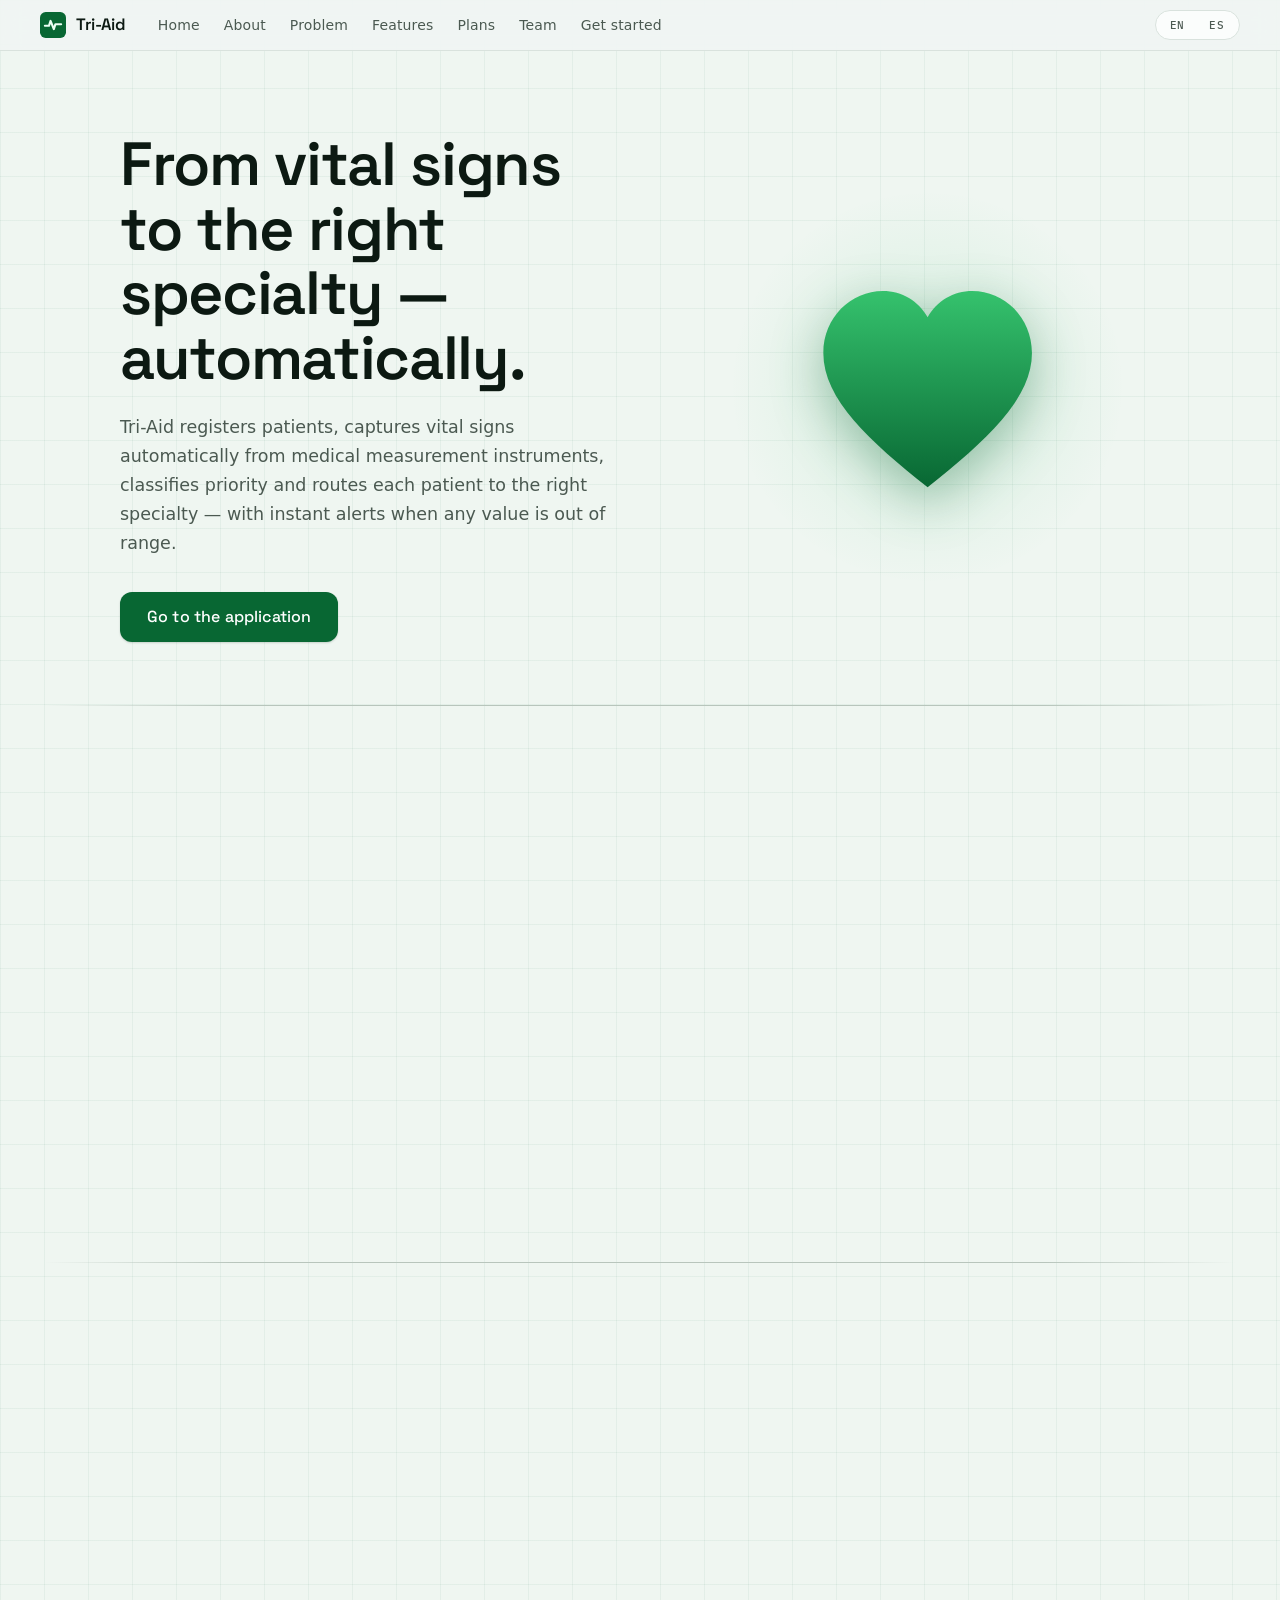
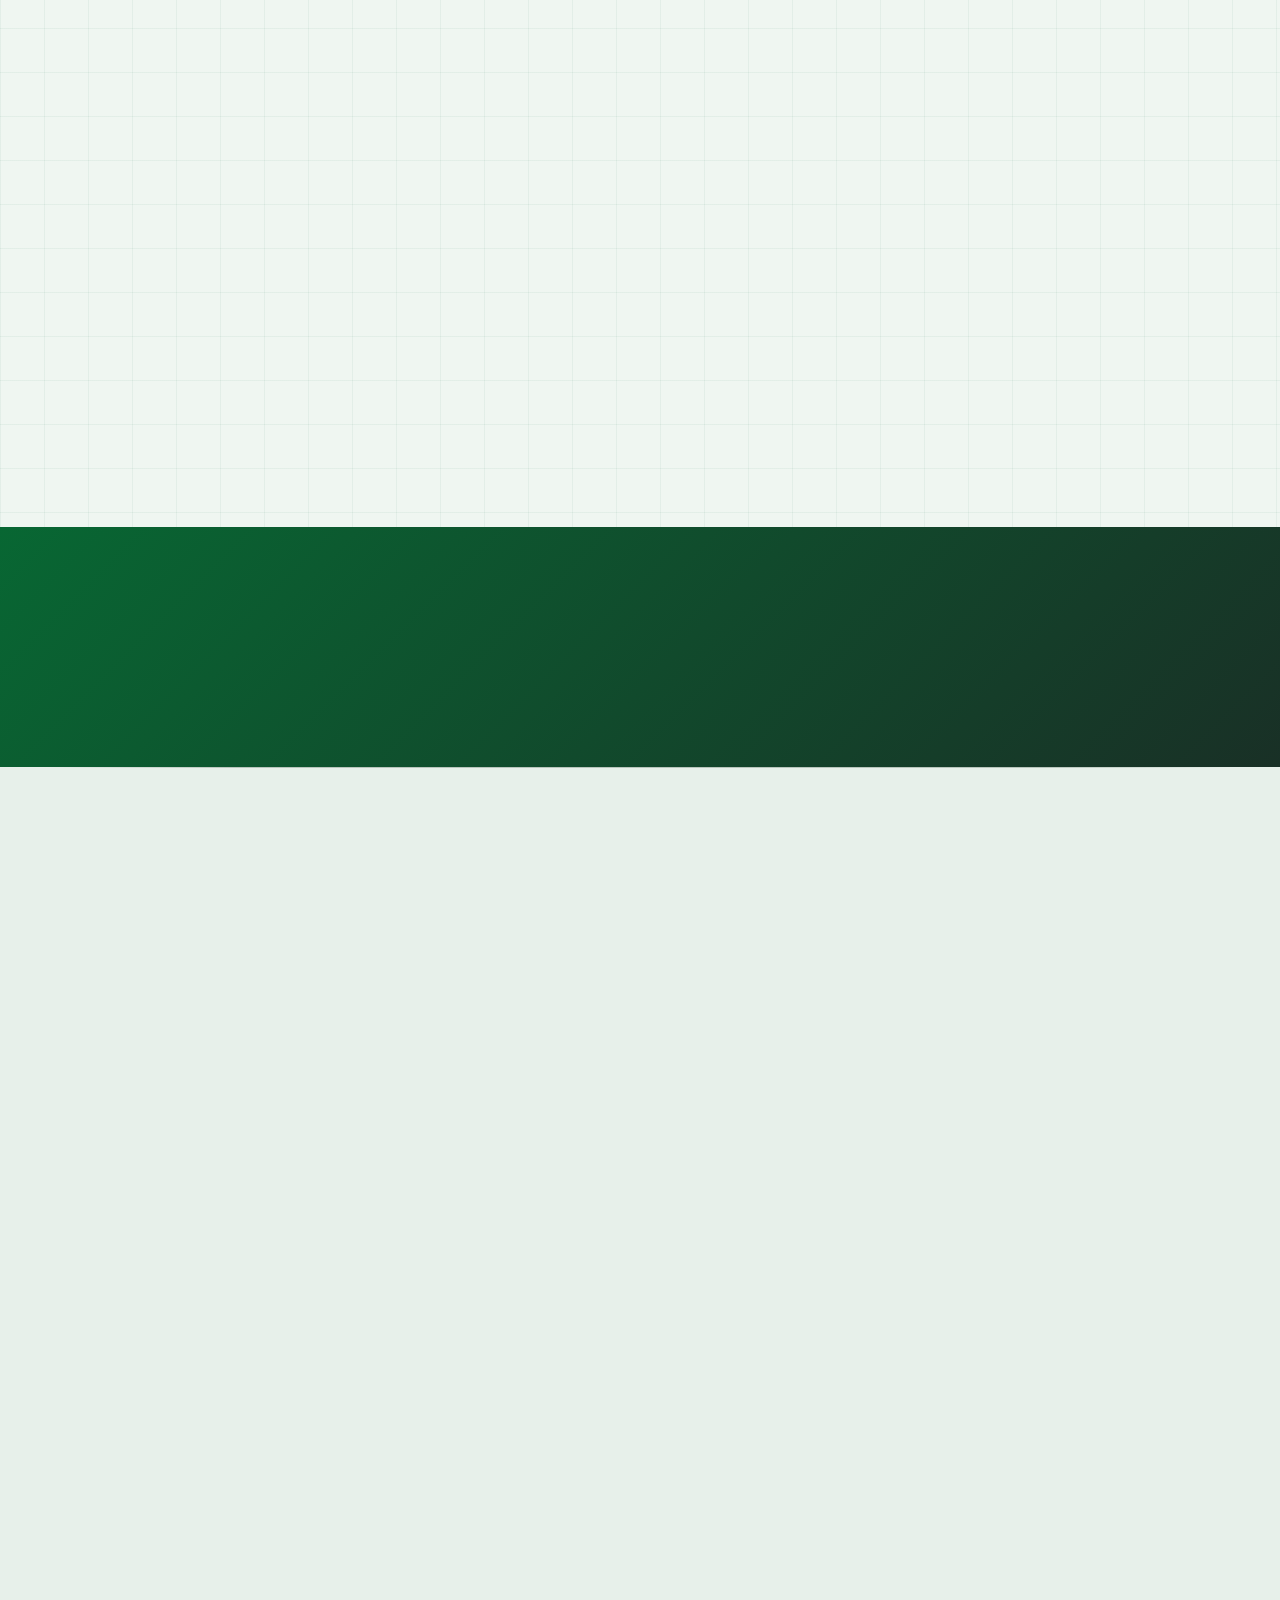
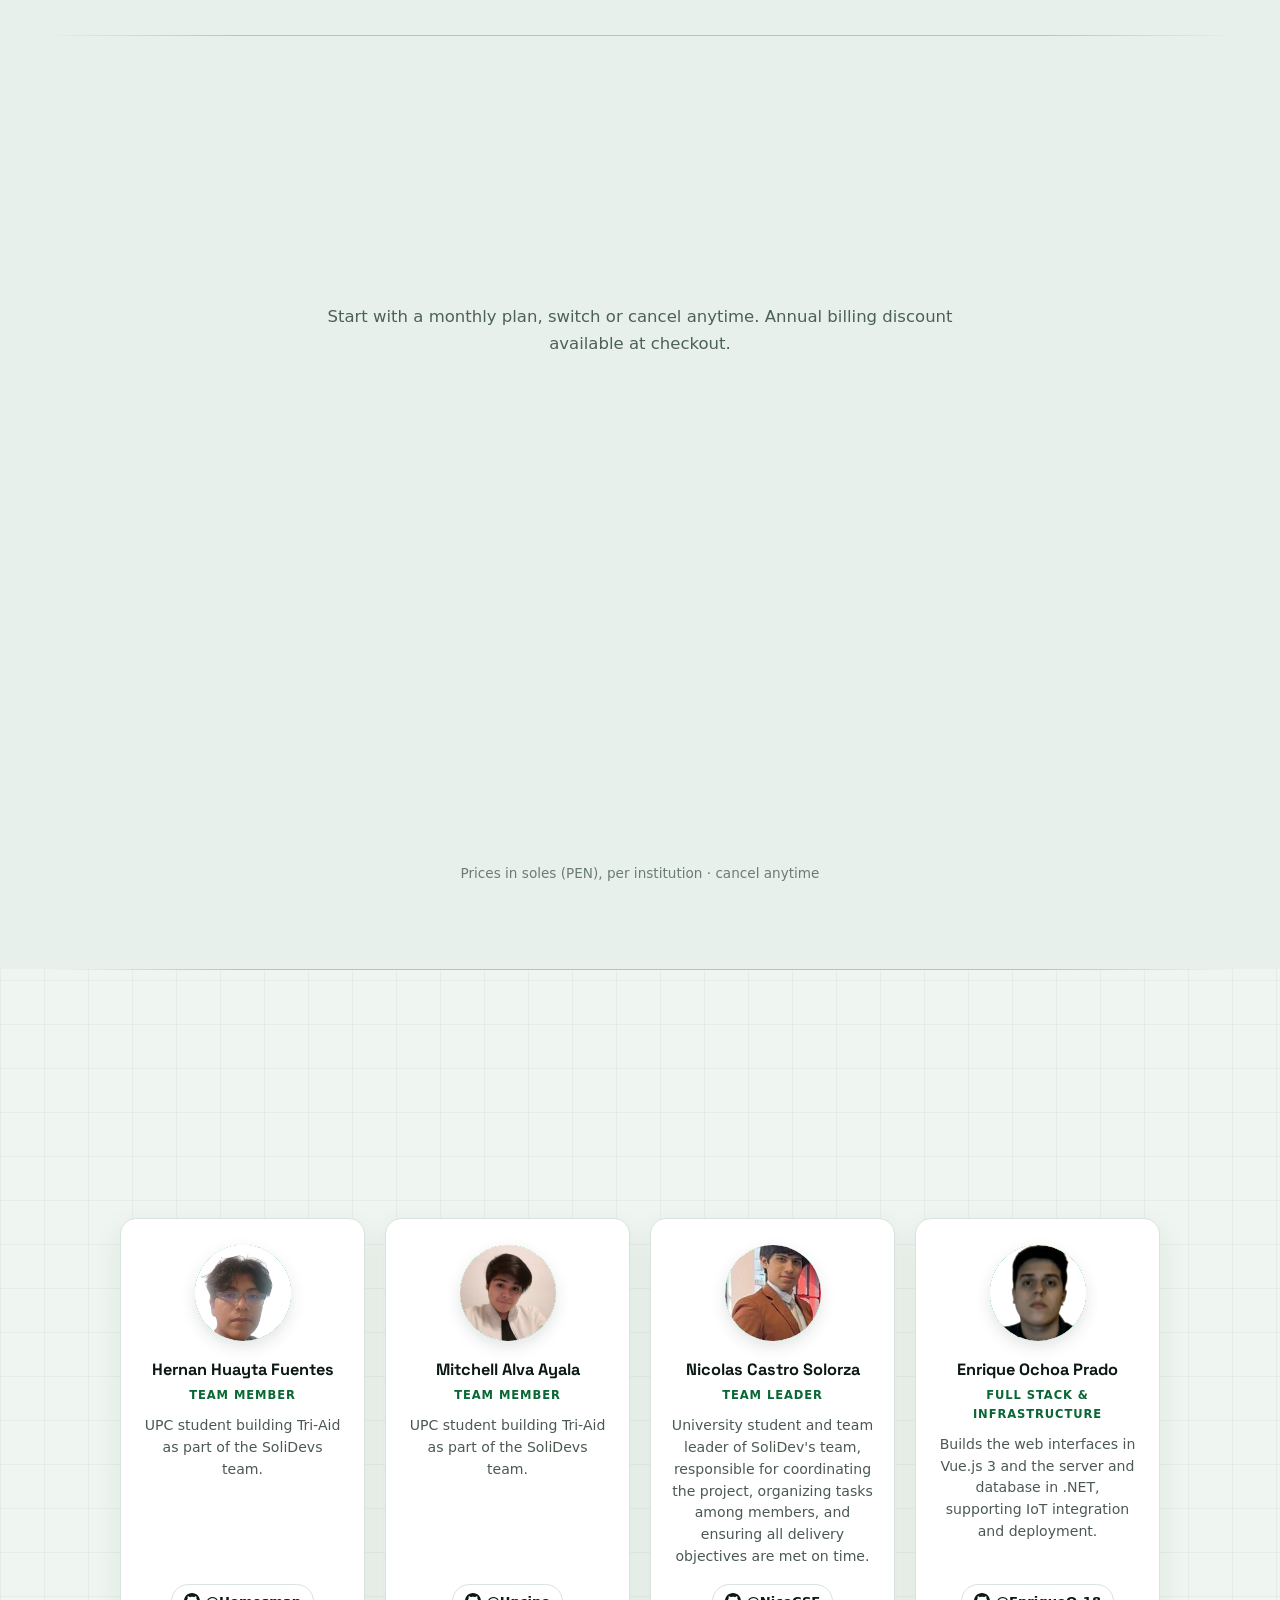
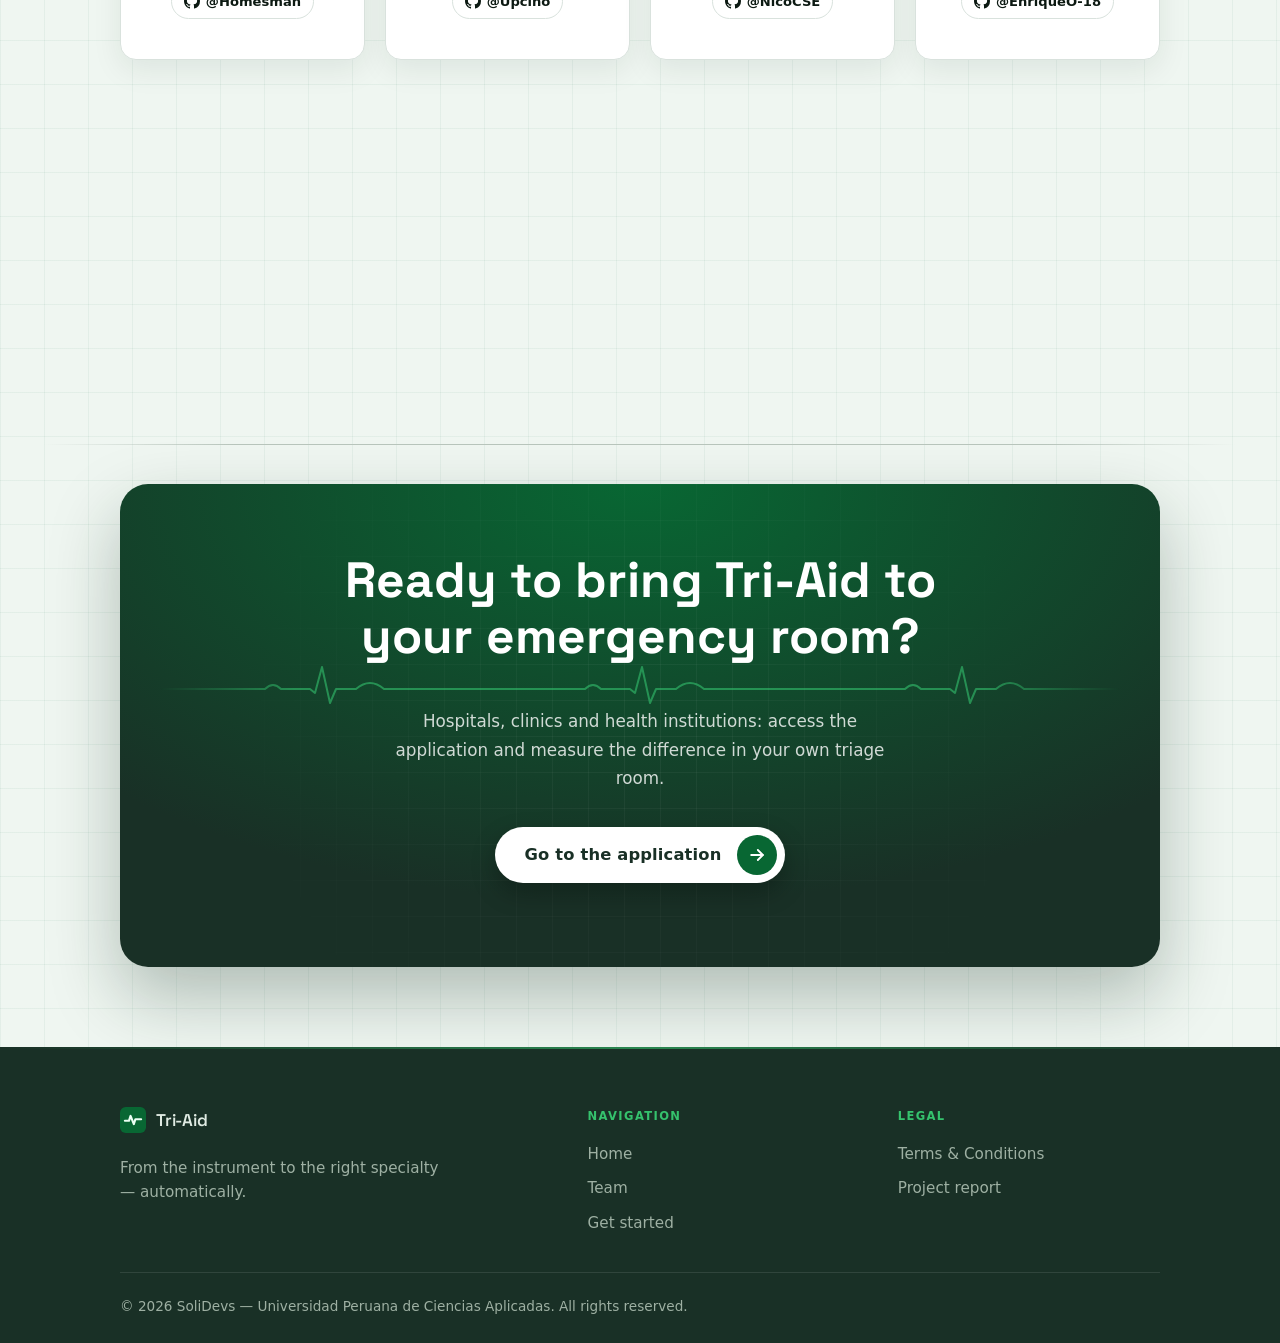
==== commit 7f120443: "style(plans): drop trial banner, improve subtitle spacing above plan grid" ====
--- a/index.html
+++ b/index.html
@@ -207,15 +207,6 @@
         <h2 class="section-title reveal" data-i18n="plans.title" data-od-id="plans-title">Simple pricing for every institution</h2>
         <p class="plans-sub reveal" data-i18n="plans.sub">Start with a monthly plan, switch or cancel anytime. Annual billing discount available at checkout.</p>
 
-        <div class="trial-banner reveal" data-od-id="plans-trial">
-          <svg class="trial-banner__icon" viewBox="0 0 48 48" fill="none" aria-hidden="true"><rect x="2" y="2" width="44" height="44" rx="12"/><path d="M8 24h8l4-10 6 20 4-10h10" stroke-linecap="round" stroke-linejoin="round"/></svg>
-          <div class="trial-banner__text">
-            <strong data-i18n="plans.trial.title">Every plan starts with a 14-day free trial</strong>
-            <span data-i18n="plans.trial.sub">Full platform access · No credit card required · Cancel anytime</span>
-          </div>
-          <a class="btn btn-primary trial-banner__cta" href="https://triaid-solidevs.web.app/register" data-i18n="plans.trial.cta">Register your institution</a>
-        </div>
-
         <div class="plans-grid" data-od-id="plans-grid">
           <article class="plan-card reveal" data-od-id="plan-esencial">
             <h3 data-i18n="plan.essential.name">Esencial</h3>
--- a/css/styles.css
+++ b/css/styles.css
@@ -799,7 +799,7 @@
 }
 
 /* ================= PLANS (suscripción) ================= */
-.plans-sub { color: var(--ink-deep, #193026); opacity: .75; max-width: 640px; margin: 0 auto 42px; text-align: center; }
+.plans-sub { color: var(--ink-deep, #193026); opacity: .75; max-width: 640px; margin: 20px auto 42px; text-align: center; }
 .plans-grid { display: grid; grid-template-columns: repeat(3, 1fr); gap: 20px; align-items: stretch; }
 .plan-card { position: relative; display: flex; flex-direction: column; gap: 10px; background: var(--surface); border: 1px solid var(--border); border-radius: 16px; padding: 28px 24px; transition: transform .25s ease, box-shadow .25s ease; }
 .plan-card:hover { transform: translateY(-6px); box-shadow: 0 14px 34px rgba(10, 34, 26, .12); }
@@ -1076,28 +1076,3 @@
 @keyframes cta-ecg-run { from { background-position-x: 0; } to { background-position-x: calc(var(--ecg-w) * -1); } }
 @media (max-width: 700px) { .cta-ecg { --ecg-w: 240px; } }
 @media (prefers-reduced-motion: reduce) { .cta-ecg { animation: none; } }
-/* Plans: 14-day free trial banner */
-.trial-banner {
-  display: flex;
-  align-items: center;
-  gap: 18px;
-  margin: 8px auto 30px;
-  max-width: 860px;
-  padding: 20px 26px;
-  border-radius: 18px;
-  background: var(--surface, #fff);
-  border: 1px solid rgba(10, 107, 56, .14);
-  border-left: 4px solid var(--accent-ink, #0a6b38);
-  box-shadow: 0 14px 34px rgba(10, 40, 25, .10);
-}
-.trial-banner__icon { width: 44px; height: 44px; flex: none; color: var(--accent-ink, #0a6b38); }
-.trial-banner__icon rect { fill: rgba(52, 210, 123, .12); stroke: none; }
-.trial-banner__icon path { stroke: currentColor; stroke-width: 2.4; }
-.trial-banner__text { display: flex; flex-direction: column; gap: 3px; }
-.trial-banner__text strong { font-size: 1.02rem; color: var(--ink-panel, #10231a); }
-.trial-banner__text span { font-size: .88rem; color: var(--ink-deep, #0a2118); opacity: .65; }
-.trial-banner__cta { margin-left: auto; flex: none; white-space: nowrap; }
-@media (max-width: 760px) {
-  .trial-banner { flex-direction: column; text-align: center; padding: 22px; }
-  .trial-banner__cta { margin-left: 0; }
-}
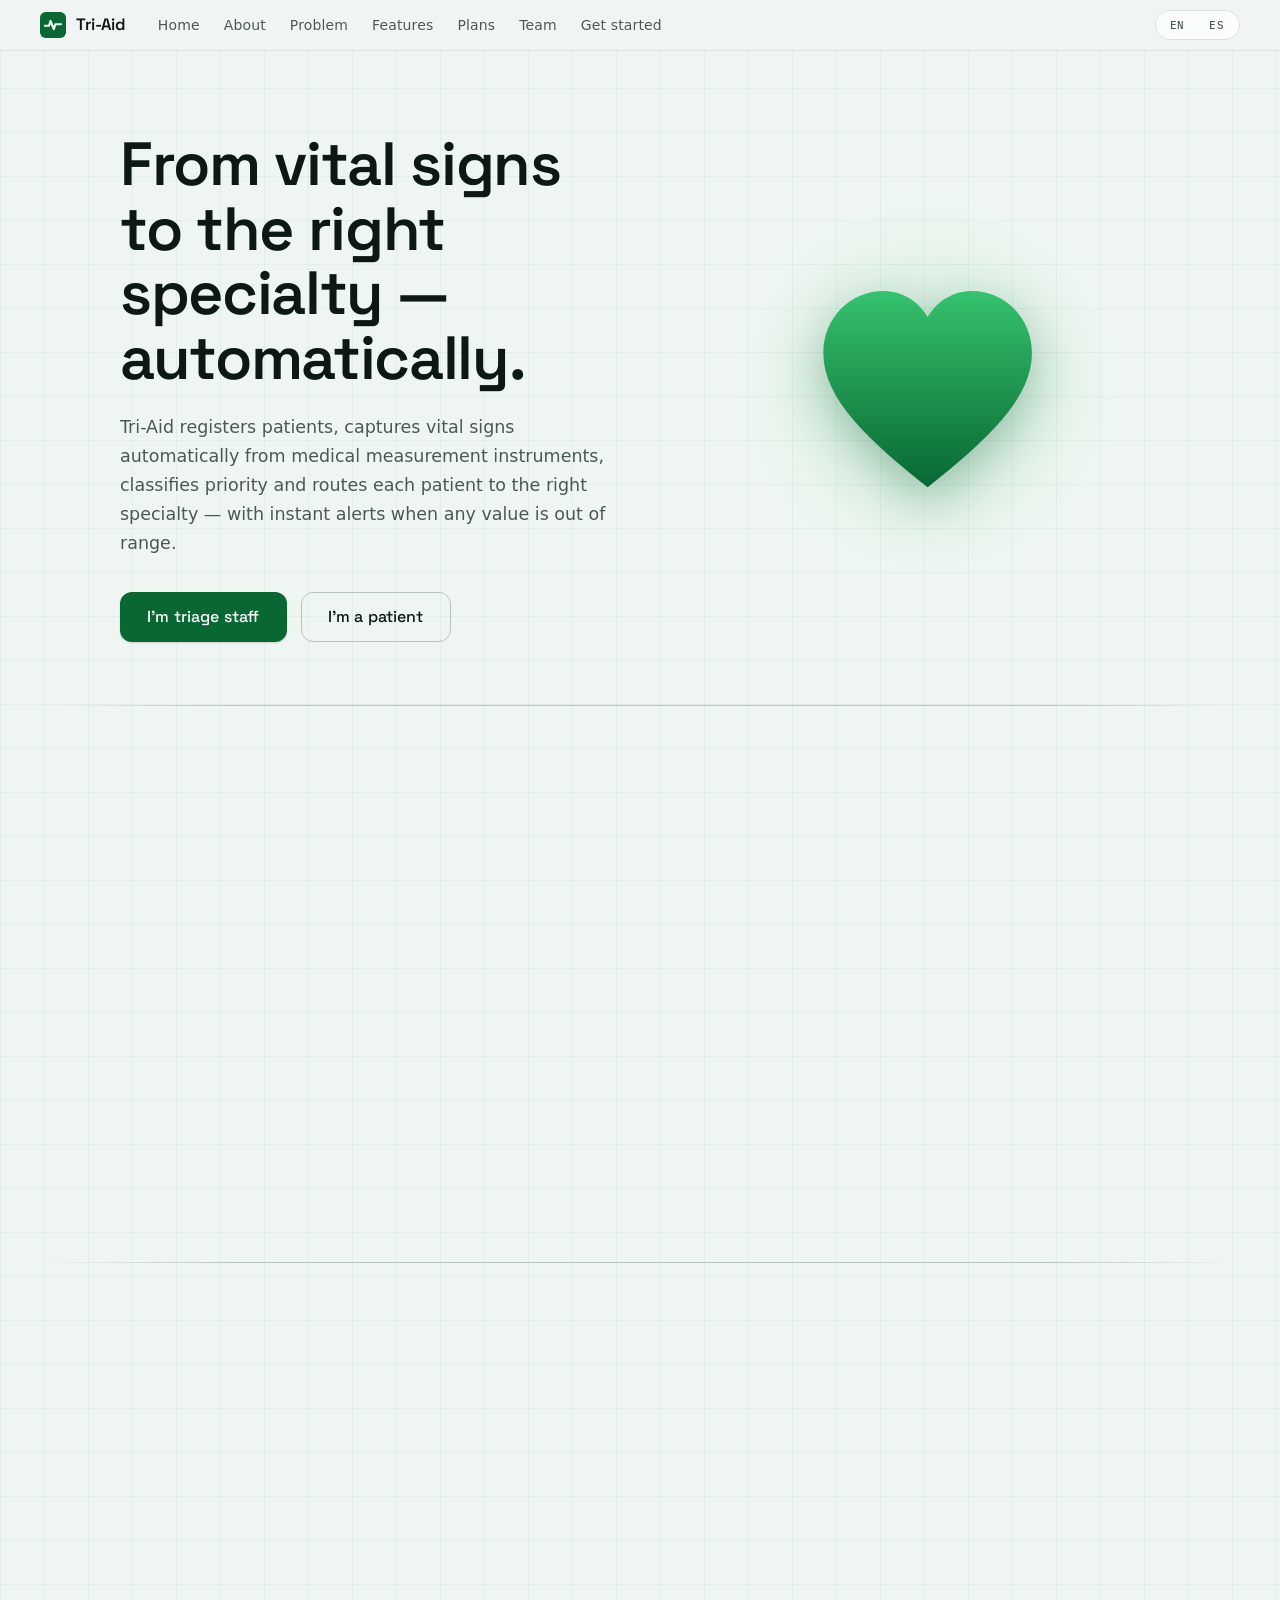
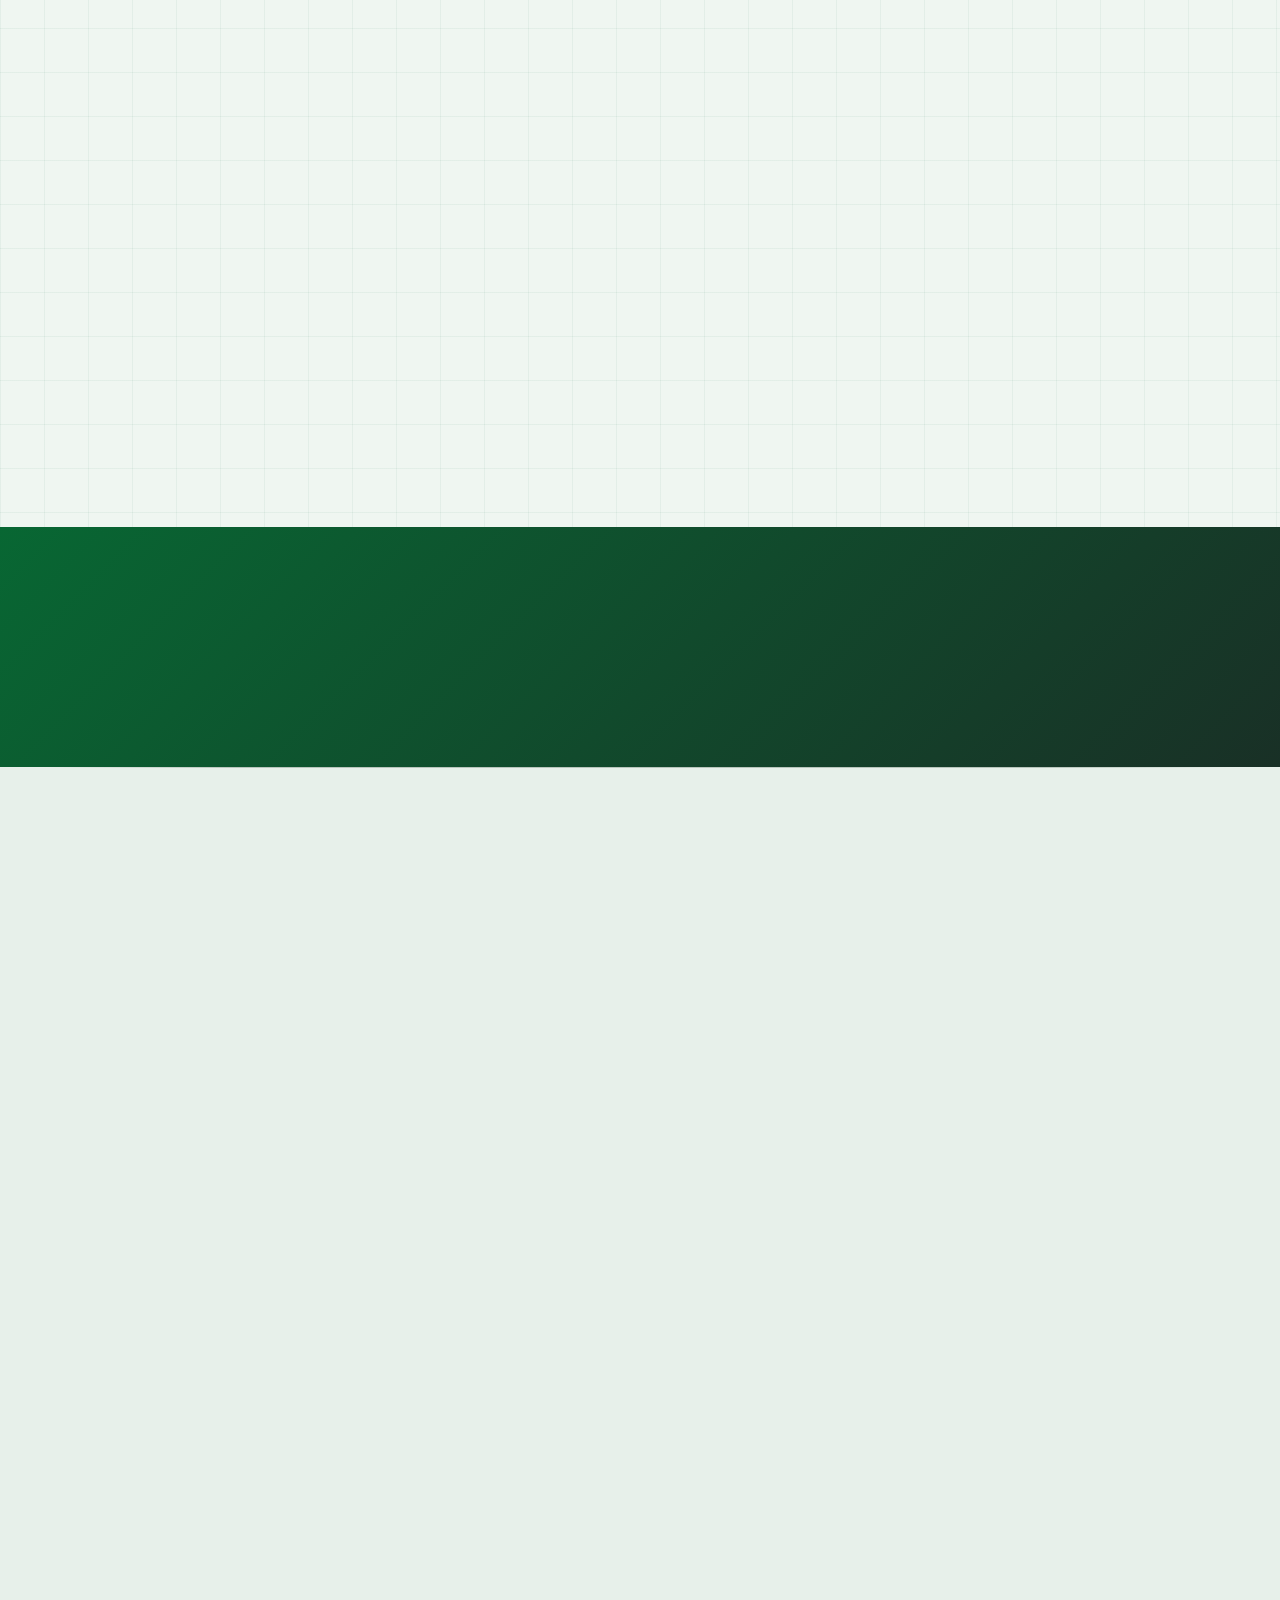
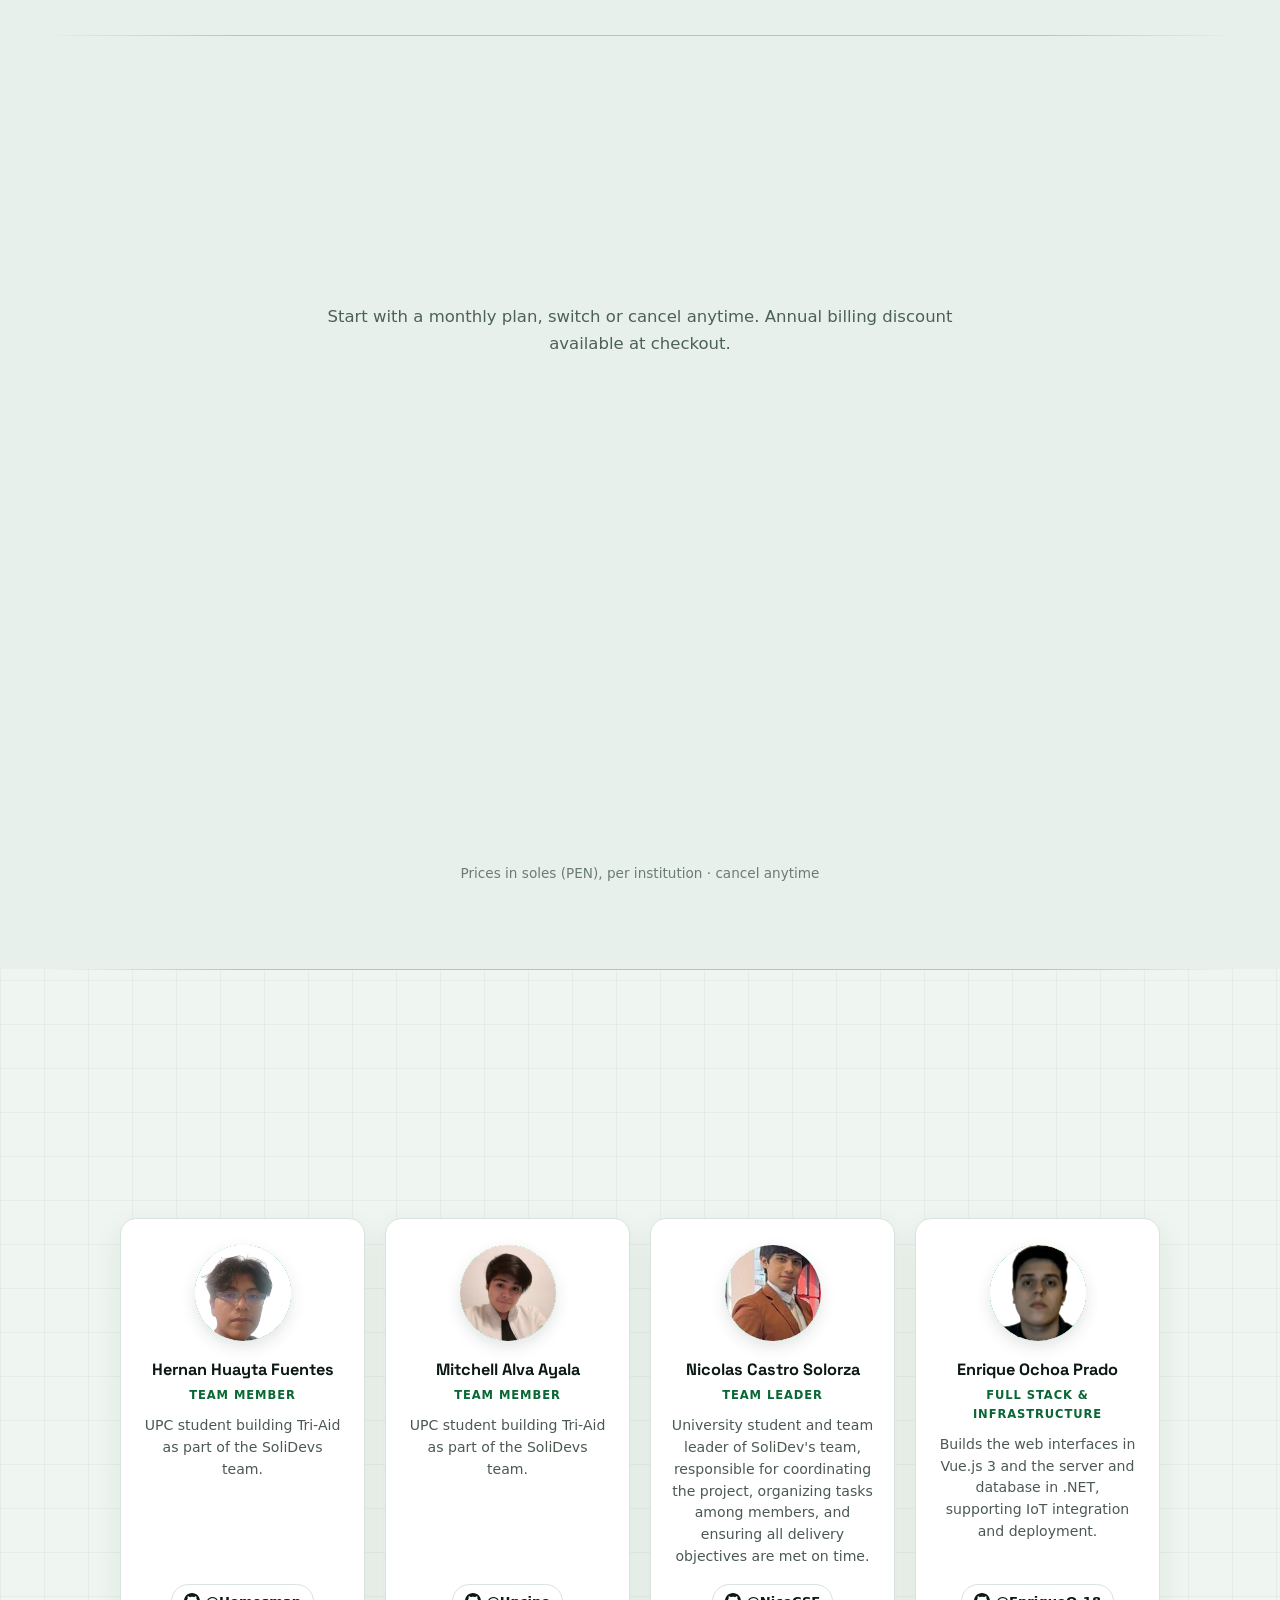
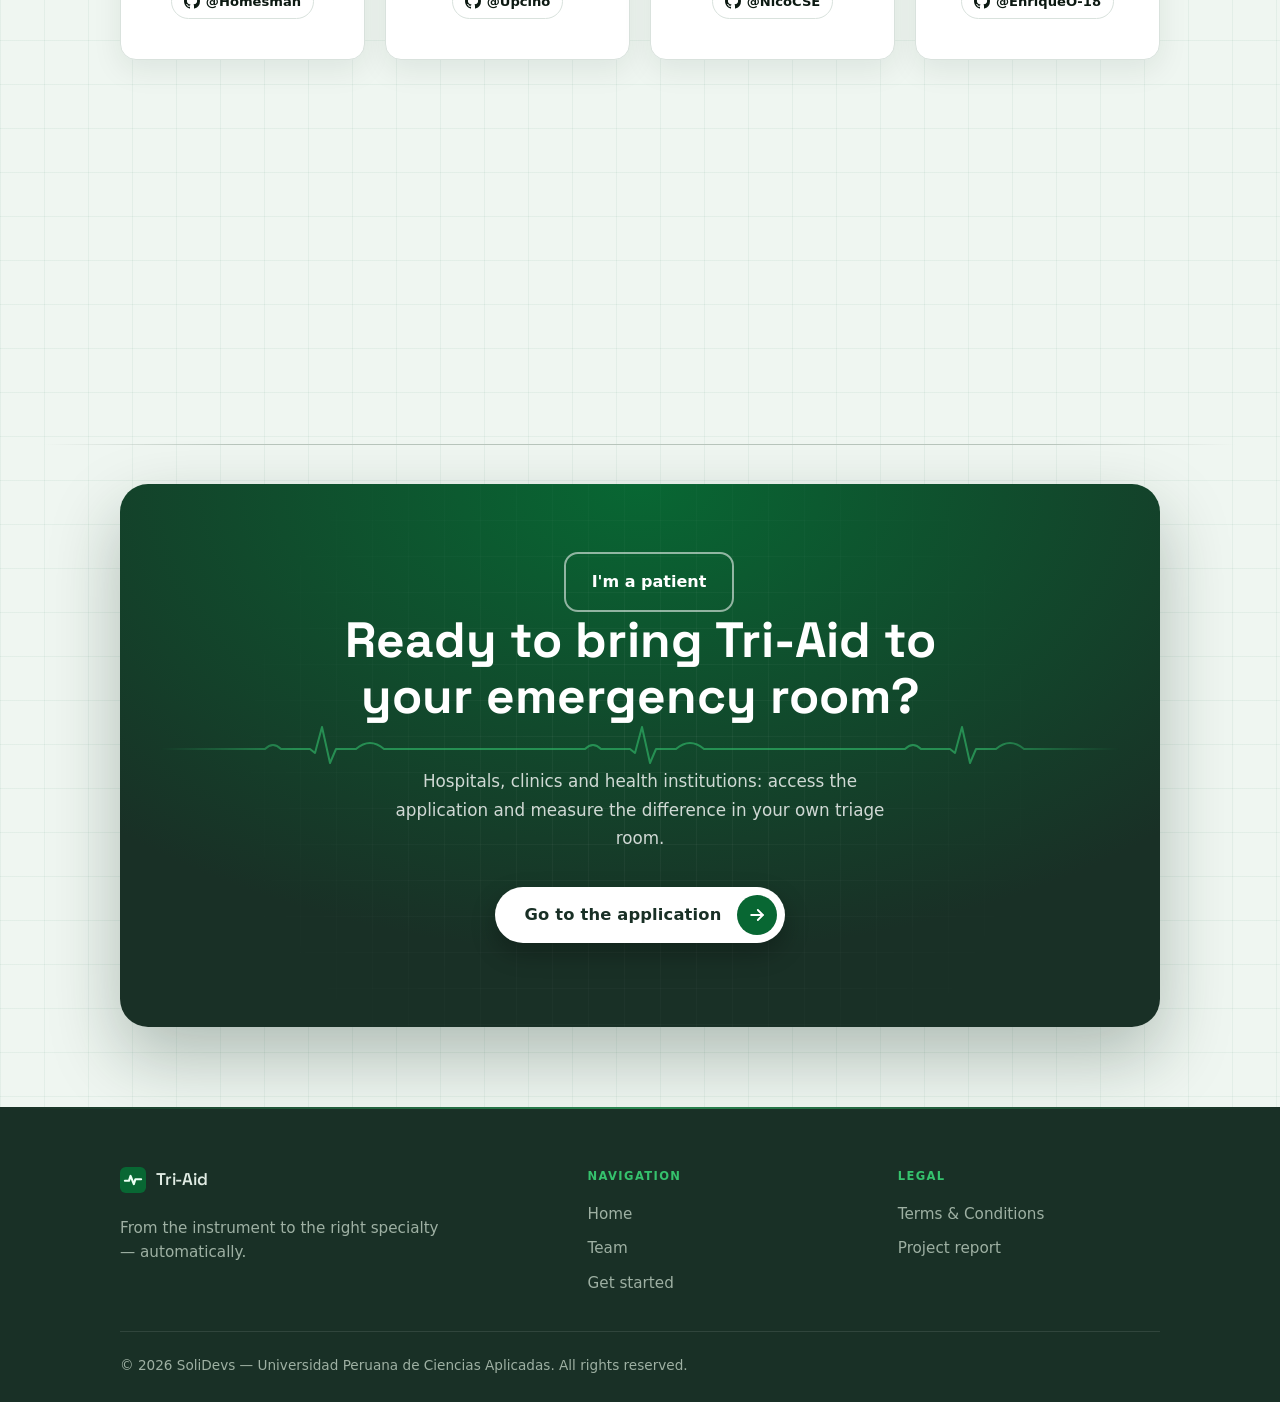
==== commit c1326d02: "feat(hero): role-based entry CTAs for staff and patient portal" ====
--- a/index.html
+++ b/index.html
@@ -66,7 +66,8 @@
           <h1 class="hero-title" data-i18n="hero.h1" data-od-id="hero-title">From vital signs to the right specialty — automatically.</h1>
           <p class="hero-text" data-i18n="hero.text">Tri-Aid registers patients, captures vital signs automatically from medical measurement instruments, classifies priority and routes each patient to the right specialty — with instant alerts when any value is out of range.</p>
           <div class="hero-ctas">
-            <a class="btn btn-primary" href="https://triaid-solidevs.web.app" data-od-id="hero-cta-app"><span data-i18n="cta.btn">Go to the application</span></a>
+            <a class="btn btn-primary" href="https://triaid-solidevs.web.app/login" data-od-id="hero-cta-staff"><span data-i18n="hero.ctaStaff">I'm triage staff</span></a>
+            <a class="btn btn-ghost" href="https://triaid-solidevs.web.app/patient" data-od-id="hero-cta-patient"><span data-i18n="hero.ctaPatient">I'm a patient</span></a>
           </div>
         </div>
 
@@ -316,6 +317,7 @@
           <p class="cta-text" data-i18n="cta.text">Hospitals, clinics and health institutions: access the application and measure the difference in your own triage room.</p>
           <!-- TODO: reemplazar href por la URL real de la web application -->
           <a class="cta-btn" href="https://triaid-solidevs.web.app" data-od-id="cta-app"><span data-i18n="cta.btn">Go to the application</span><svg viewBox="0 0 24 24" fill="none" stroke="currentColor" stroke-width="2.2" stroke-linecap="round" stroke-linejoin="round" aria-hidden="true"><path d="M5 12h14"/><path d="m13 6 6 6-6 6"/></svg></a>
+          <a class="cta-secondary" href="https://triaid-solidevs.web.app/patient" data-od-id="cta-patient"><span data-i18n="hero.ctaPatient">I'm a patient</span></a>
         </div>
       </div>
     </section>
--- a/css/styles.css
+++ b/css/styles.css
@@ -1076,3 +1076,8 @@
 @keyframes cta-ecg-run { from { background-position-x: 0; } to { background-position-x: calc(var(--ecg-w) * -1); } }
 @media (max-width: 700px) { .cta-ecg { --ecg-w: 240px; } }
 @media (prefers-reduced-motion: reduce) { .cta-ecg { animation: none; } }
+
+/* Final CTA: patient portal secondary link */
+.cta-secondary { display: inline-flex; align-items: center; margin-left: 18px; padding: 15px 26px; border-radius: 14px; border: 2px solid rgba(255,255,255,.55); color: #fff; font-weight: 600; font-size: 1rem; text-decoration: none; transition: border-color .2s ease, background .2s ease; }
+.cta-secondary:hover { border-color: #fff; background: rgba(255,255,255,.08); }
+@media (max-width: 700px) { .cta-secondary { margin: 14px auto 0; display: flex; justify-content: center; } }
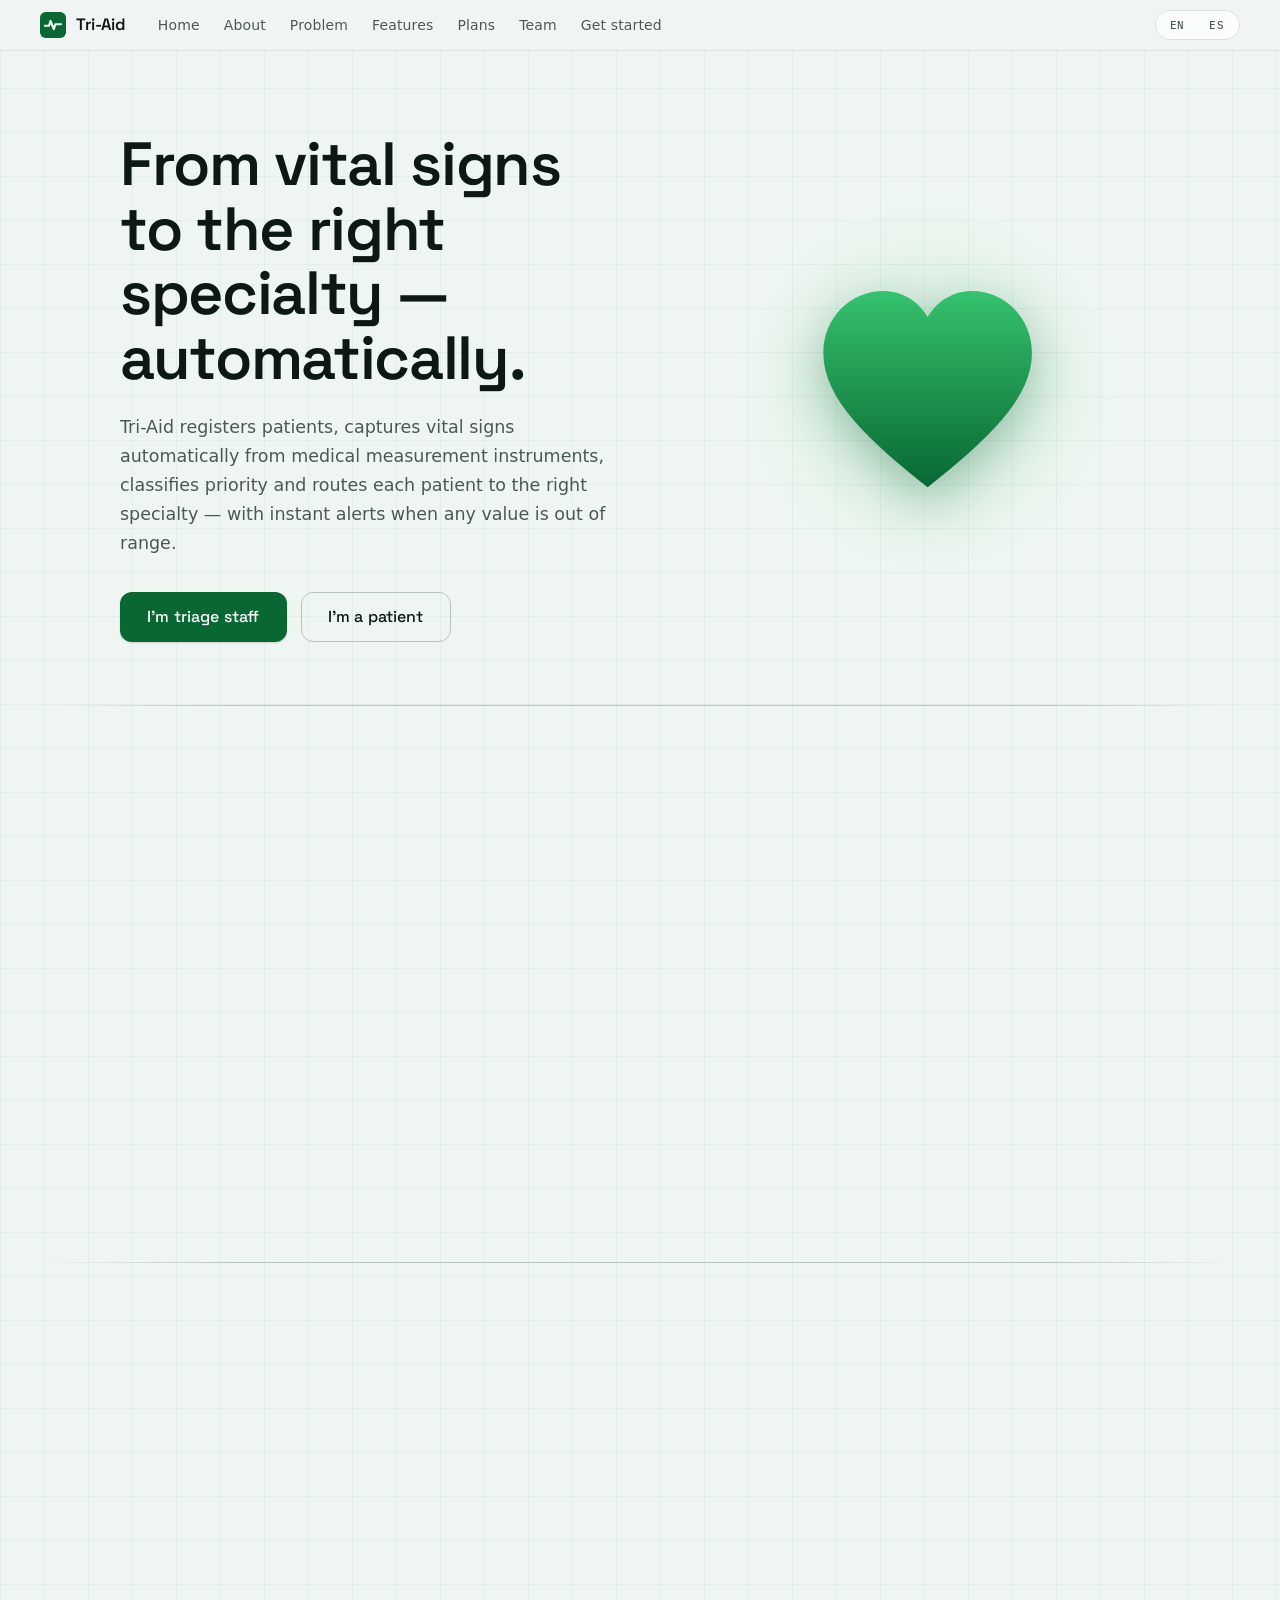
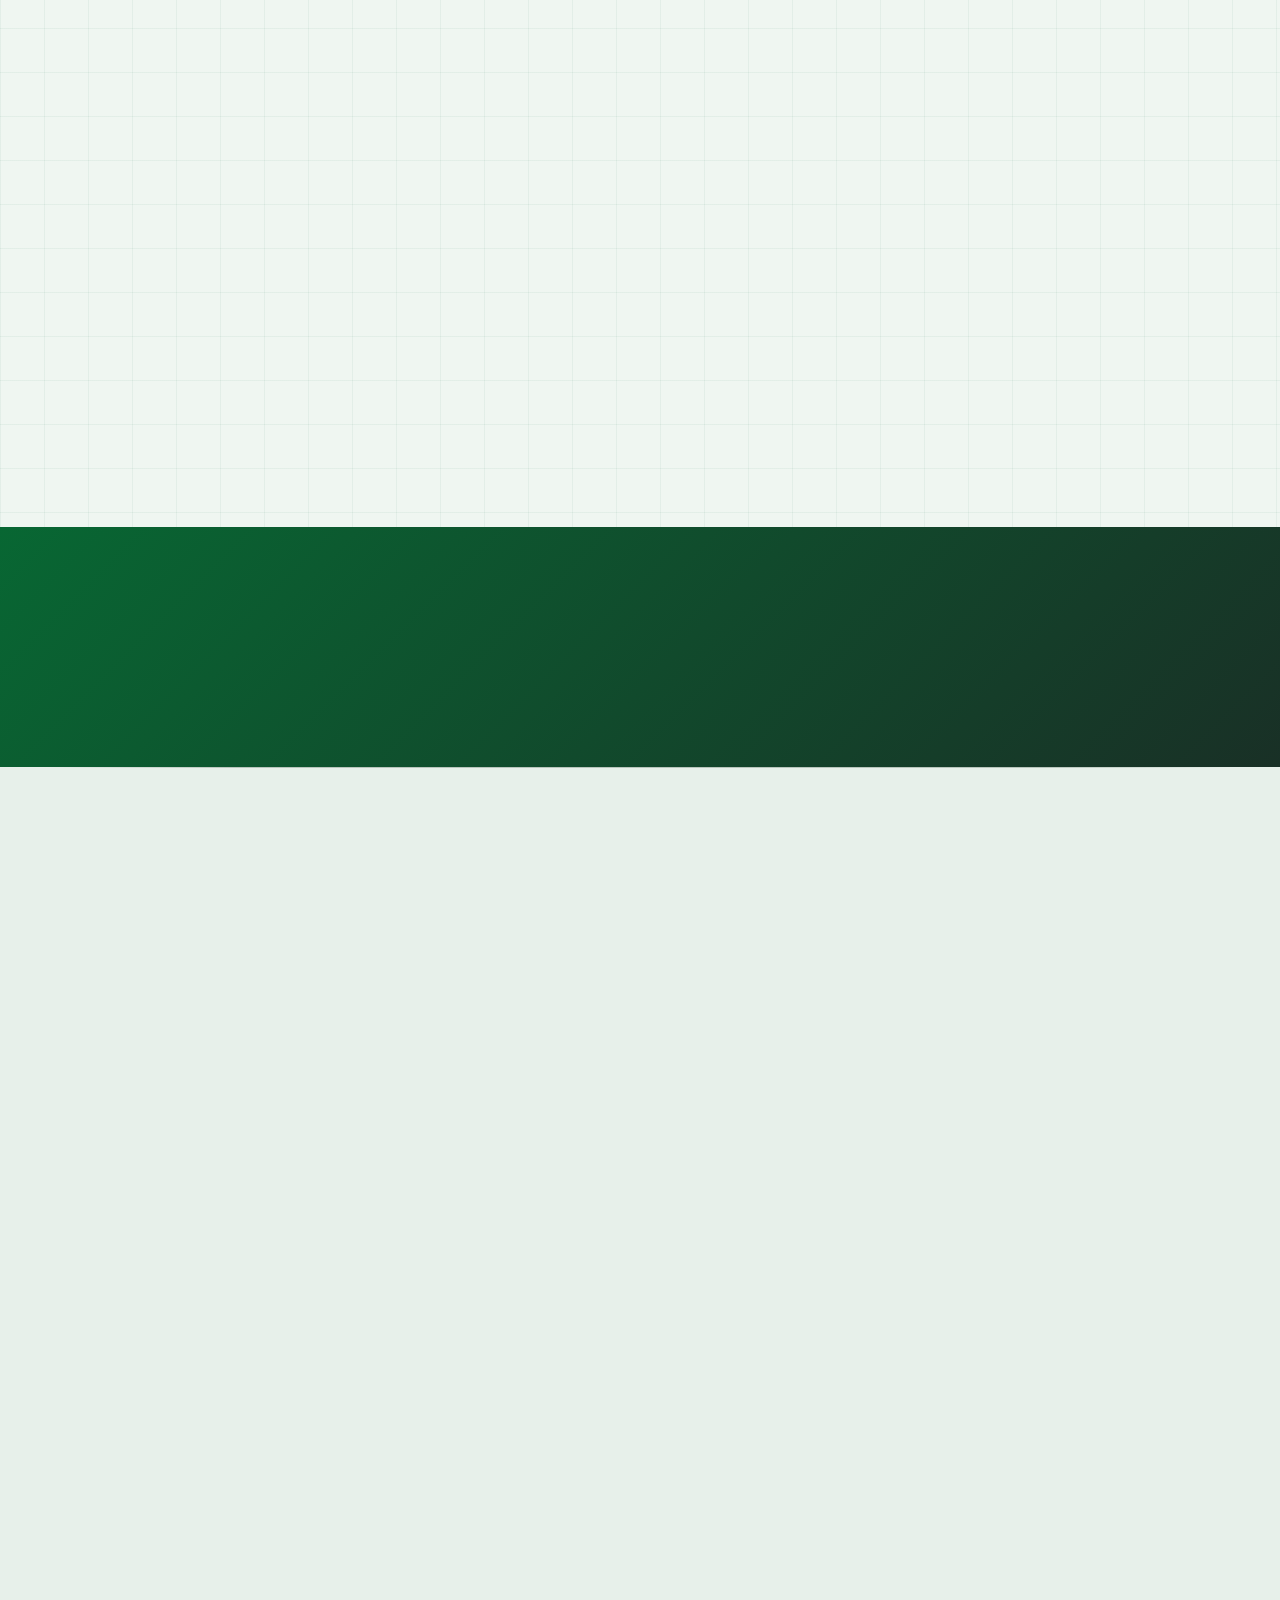
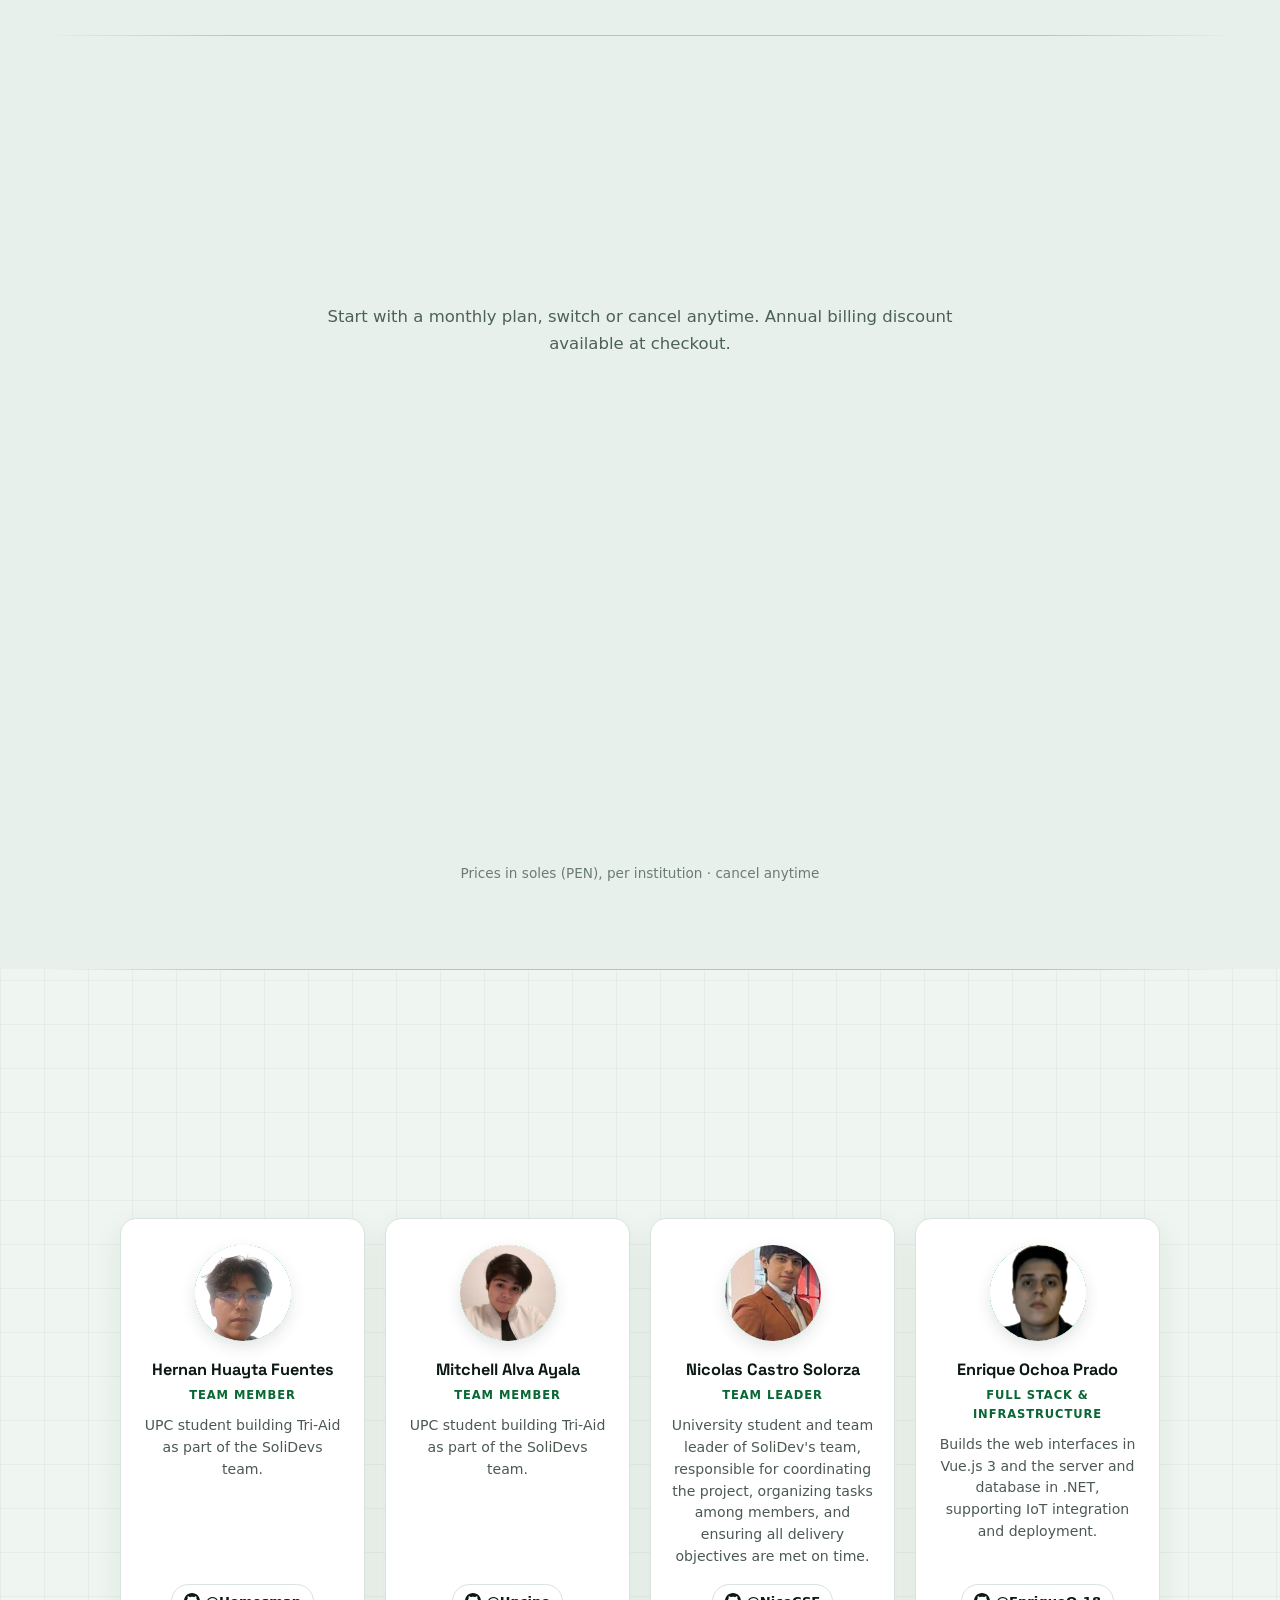
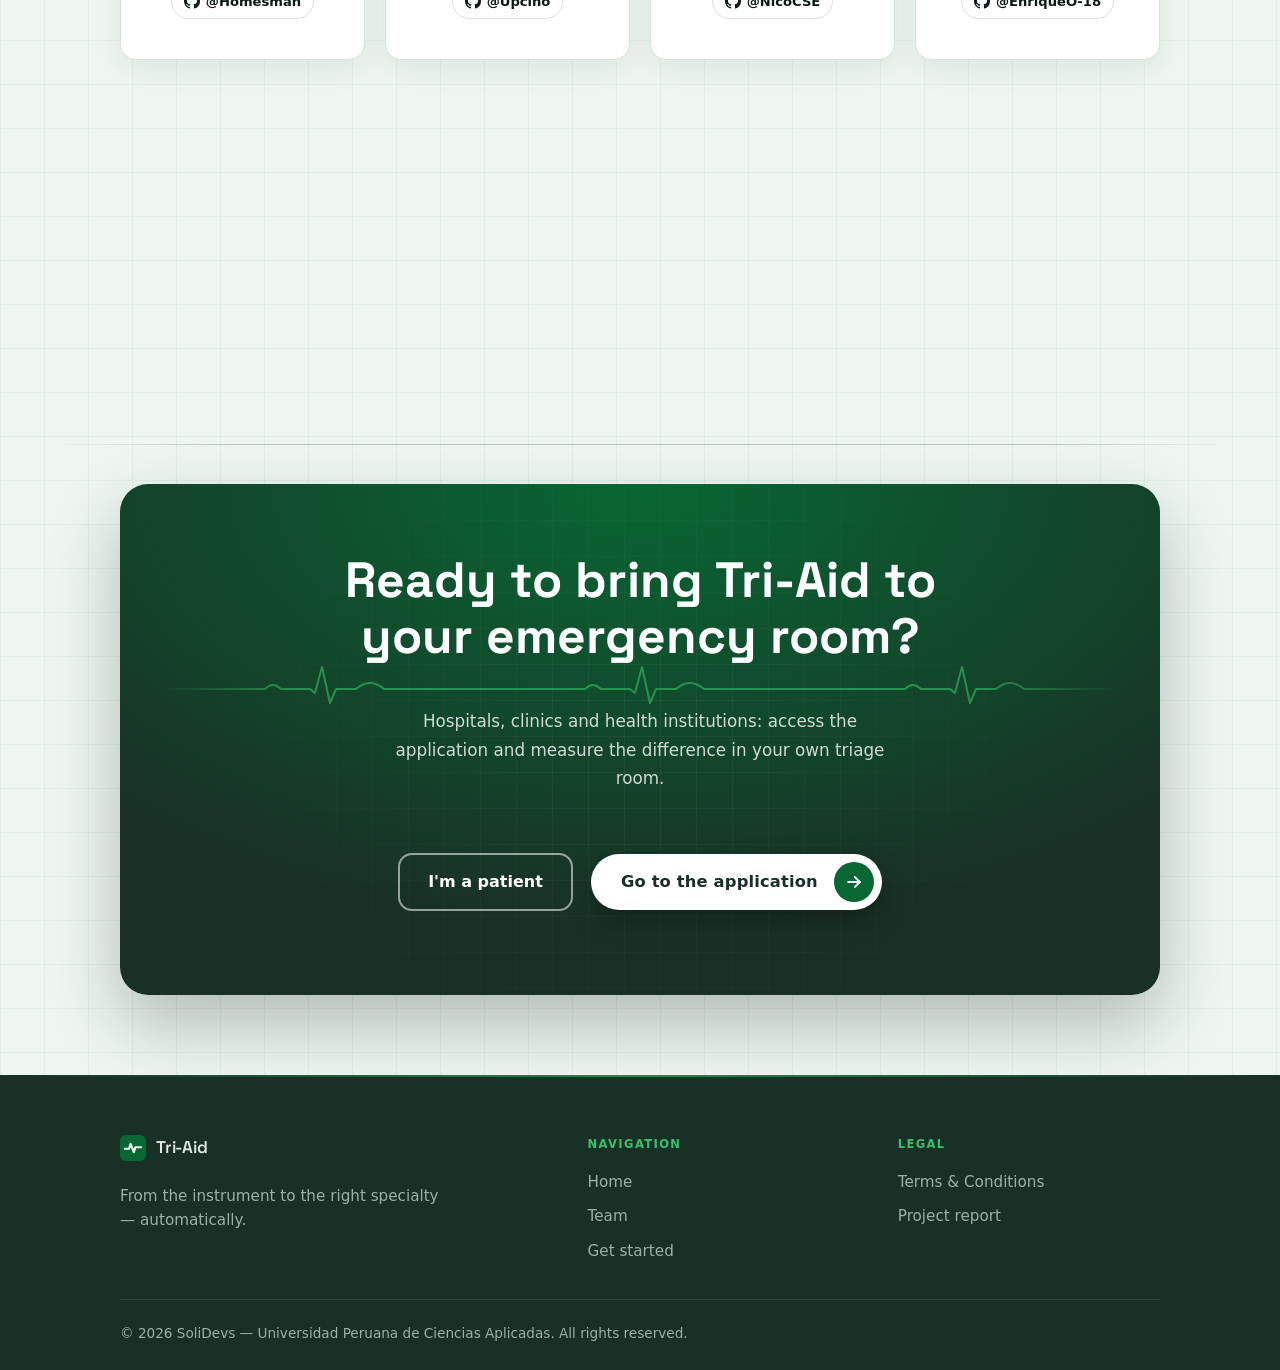
==== commit ba296226: "style(cta): place patient link beside app button in flex order" ====
--- a/index.html
+++ b/index.html
@@ -316,8 +316,10 @@
           <h2 class="cta-title" data-i18n="cta.title" data-od-id="cta-title">Ready to bring Tri-Aid to your emergency room?</h2>
           <p class="cta-text" data-i18n="cta.text">Hospitals, clinics and health institutions: access the application and measure the difference in your own triage room.</p>
           <!-- TODO: reemplazar href por la URL real de la web application -->
-          <a class="cta-btn" href="https://triaid-solidevs.web.app" data-od-id="cta-app"><span data-i18n="cta.btn">Go to the application</span><svg viewBox="0 0 24 24" fill="none" stroke="currentColor" stroke-width="2.2" stroke-linecap="round" stroke-linejoin="round" aria-hidden="true"><path d="M5 12h14"/><path d="m13 6 6 6-6 6"/></svg></a>
-          <a class="cta-secondary" href="https://triaid-solidevs.web.app/patient" data-od-id="cta-patient"><span data-i18n="hero.ctaPatient">I'm a patient</span></a>
+          <div class="cta-actions">
+            <a class="cta-btn" href="https://triaid-solidevs.web.app" data-od-id="cta-app"><span data-i18n="cta.btn">Go to the application</span><svg viewBox="0 0 24 24" fill="none" stroke="currentColor" stroke-width="2.2" stroke-linecap="round" stroke-linejoin="round" aria-hidden="true"><path d="M5 12h14"/><path d="m13 6 6 6-6 6"/></svg></a>
+            <a class="cta-secondary" href="https://triaid-solidevs.web.app/patient" data-od-id="cta-patient"><span data-i18n="hero.ctaPatient">I'm a patient</span></a>
+          </div>
         </div>
       </div>
     </section>
--- a/css/styles.css
+++ b/css/styles.css
@@ -1078,6 +1078,6 @@
 @media (prefers-reduced-motion: reduce) { .cta-ecg { animation: none; } }
 
 /* Final CTA: patient portal secondary link */
-.cta-secondary { display: inline-flex; align-items: center; margin-left: 18px; padding: 15px 26px; border-radius: 14px; border: 2px solid rgba(255,255,255,.55); color: #fff; font-weight: 600; font-size: 1rem; text-decoration: none; transition: border-color .2s ease, background .2s ease; }
+.cta-actions { display: flex; align-items: center; justify-content: center; gap: 18px; flex-wrap: wrap; order: 4; margin-top: 26px; }
+.cta-secondary { display: inline-flex; align-items: center; padding: 14px 28px; border-radius: 14px; border: 2px solid rgba(255,255,255,.55); color: #fff; font-weight: 600; font-size: 1rem; text-decoration: none; transition: border-color .2s ease, background .2s ease; }
 .cta-secondary:hover { border-color: #fff; background: rgba(255,255,255,.08); }
-@media (max-width: 700px) { .cta-secondary { margin: 14px auto 0; display: flex; justify-content: center; } }
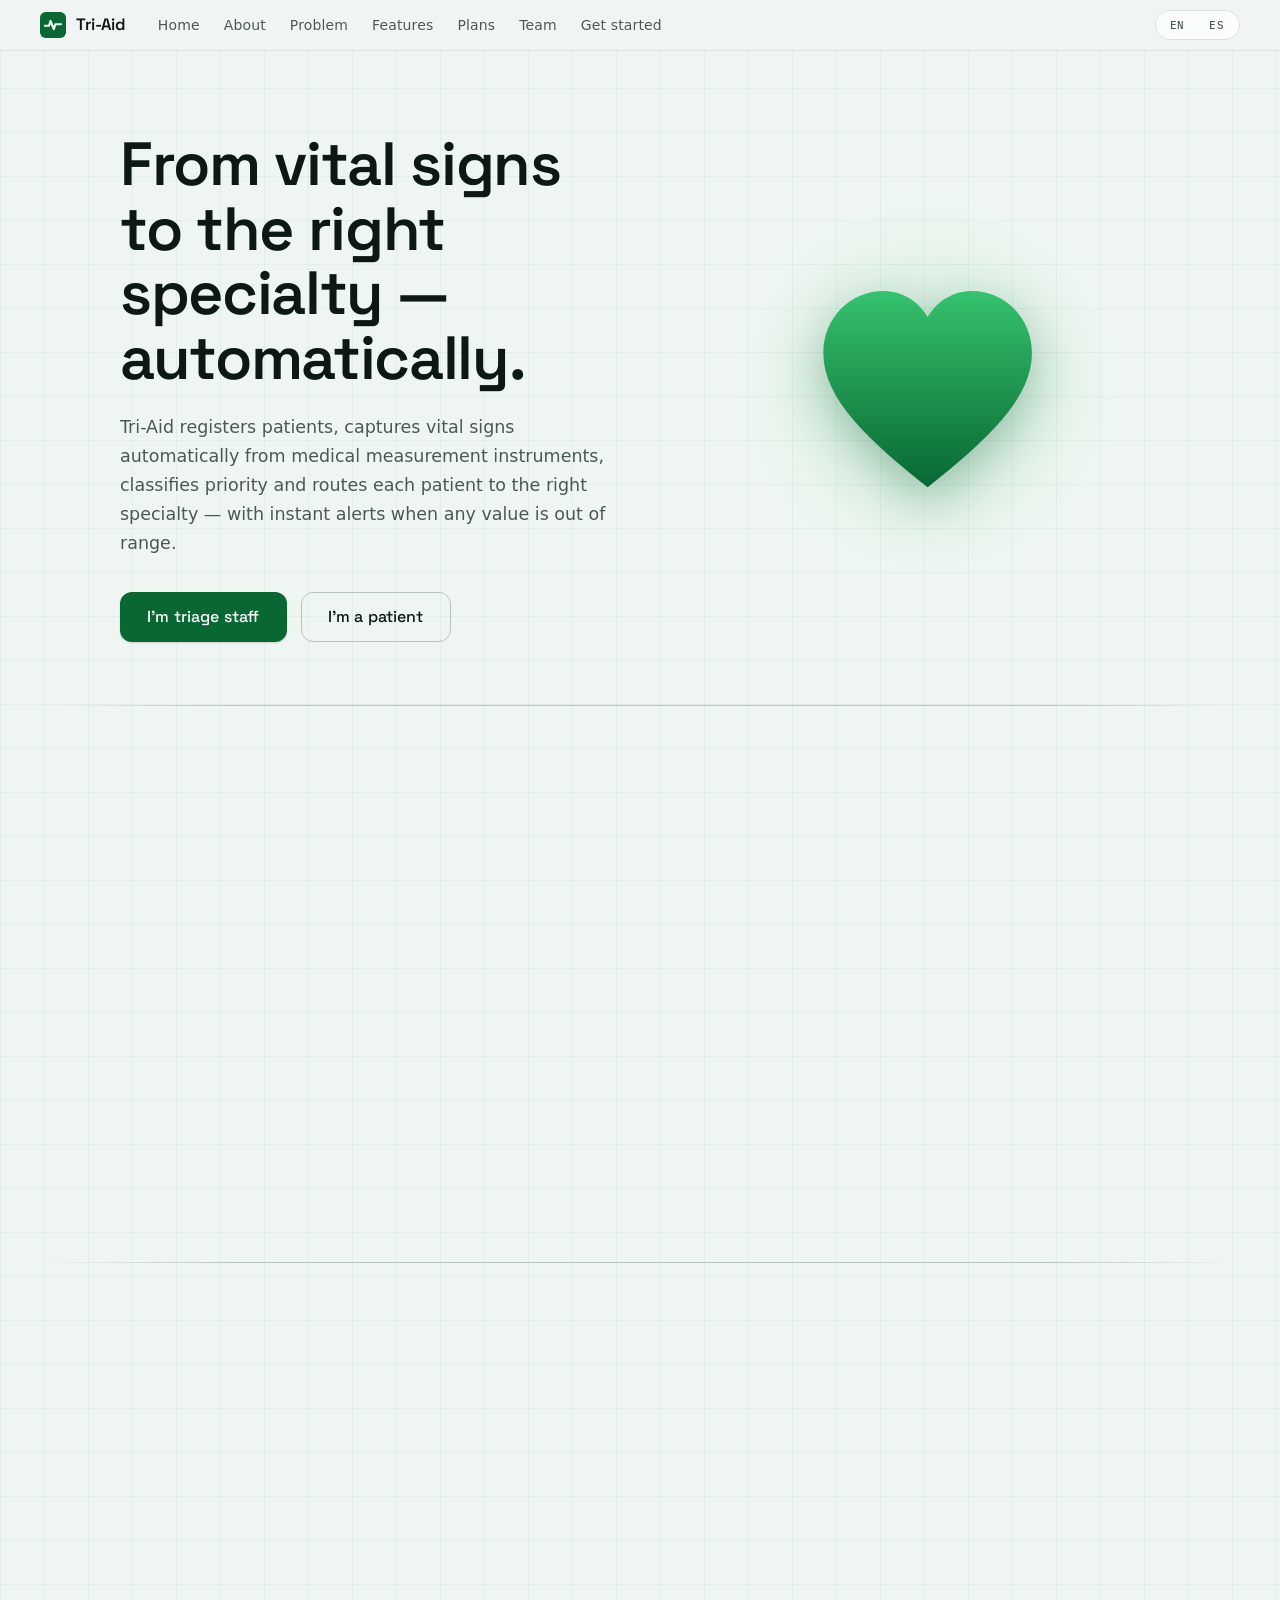
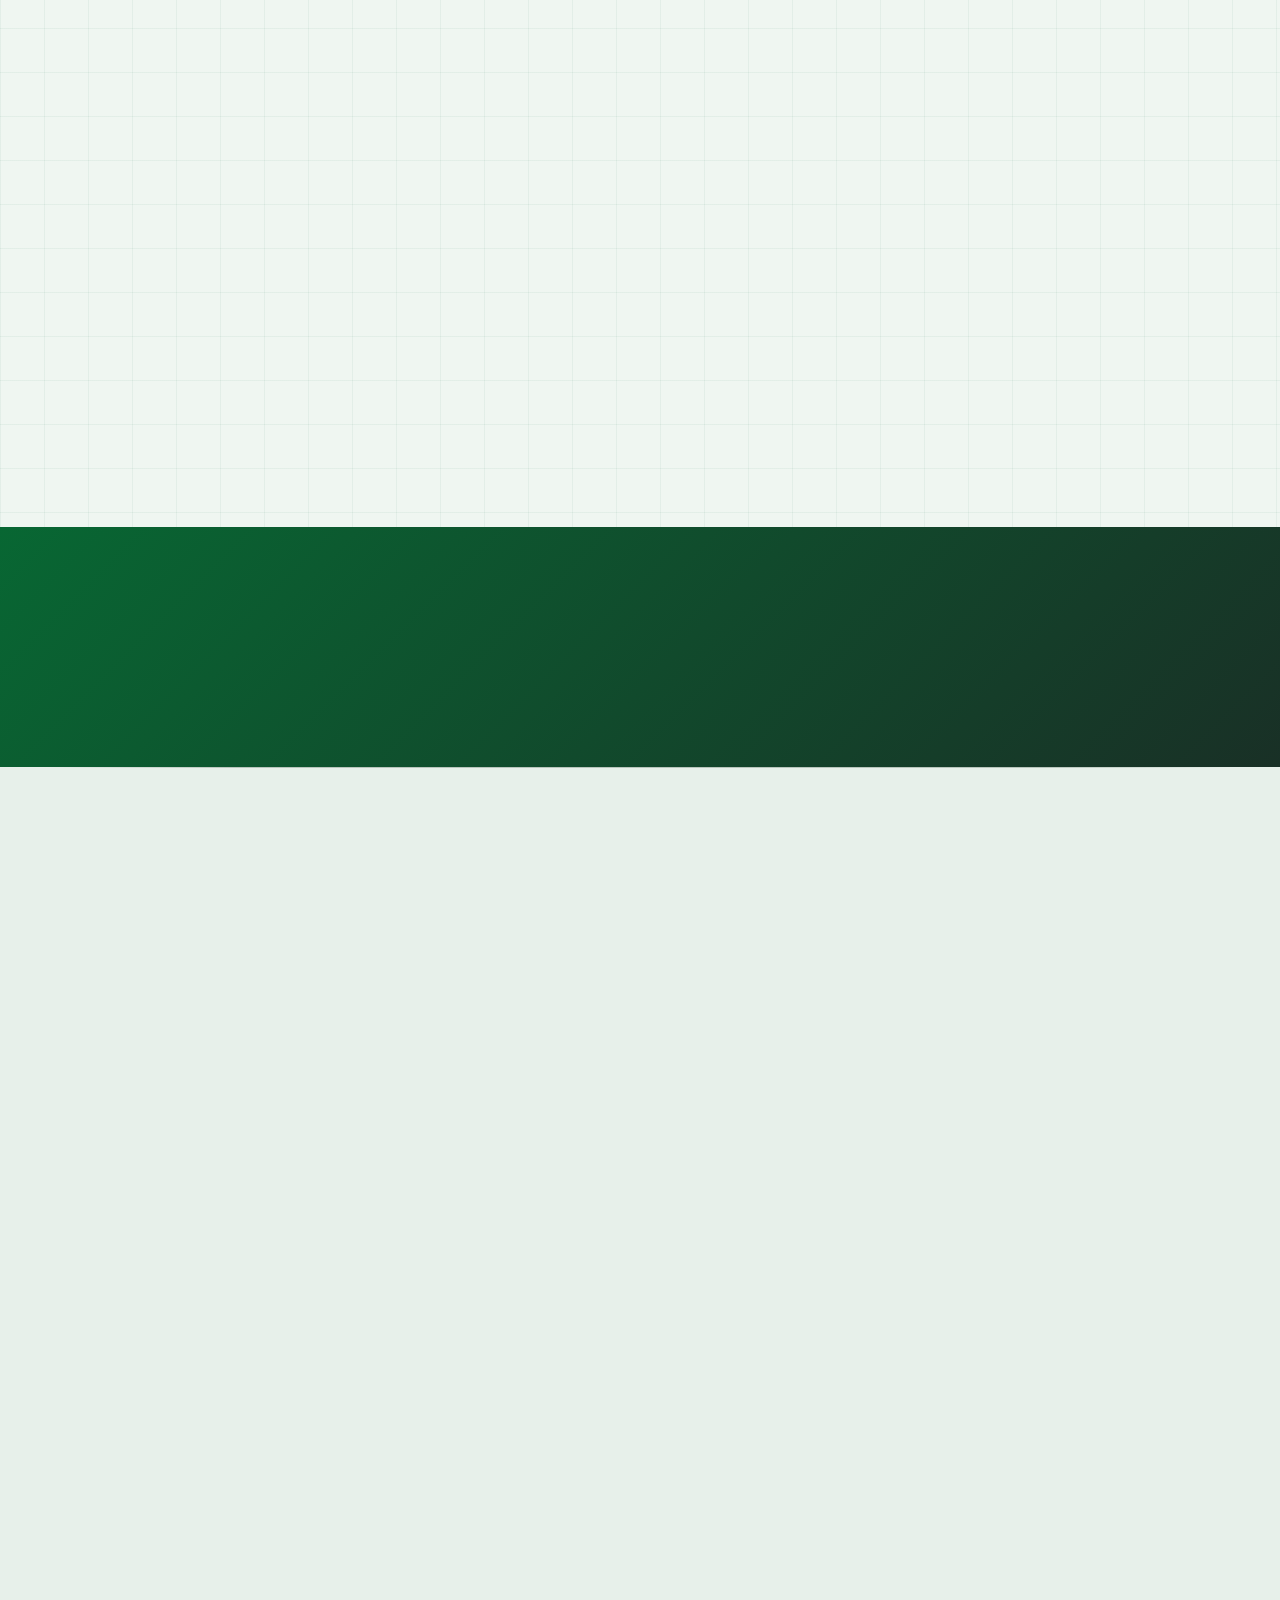
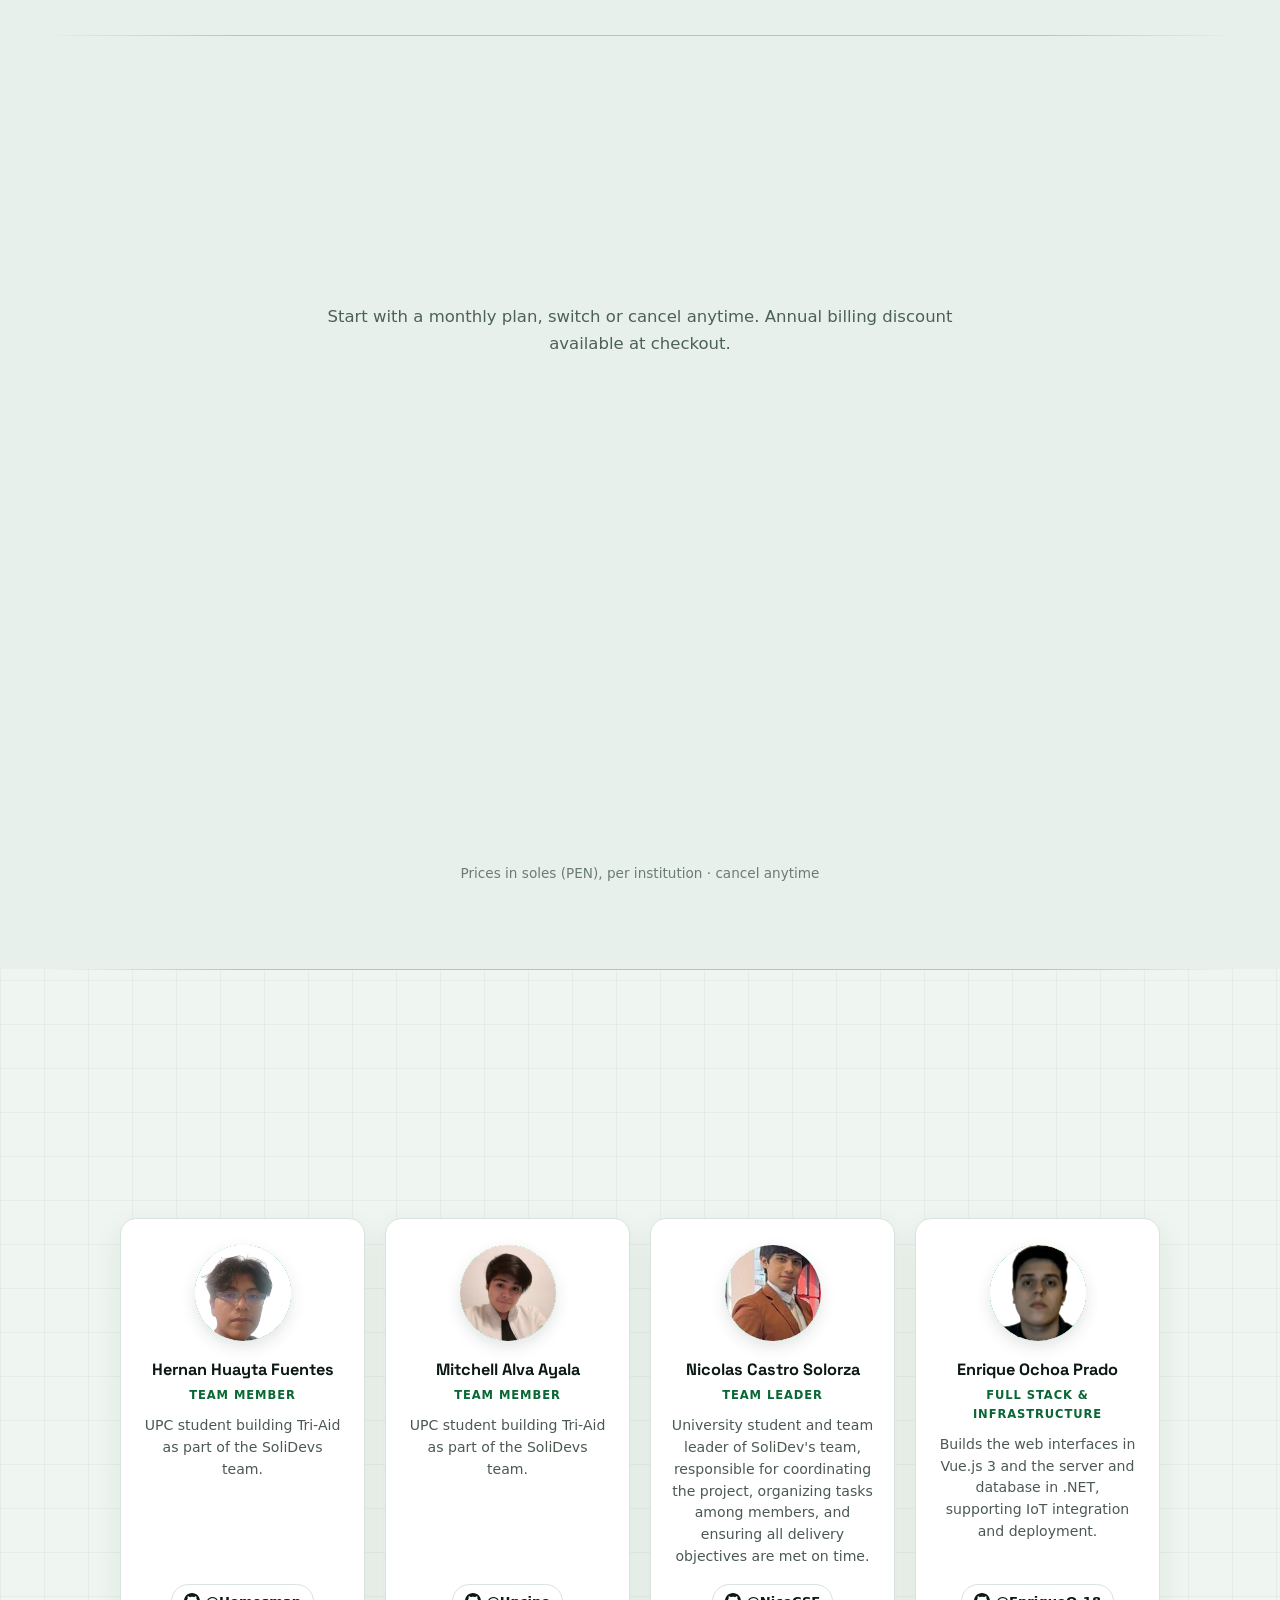
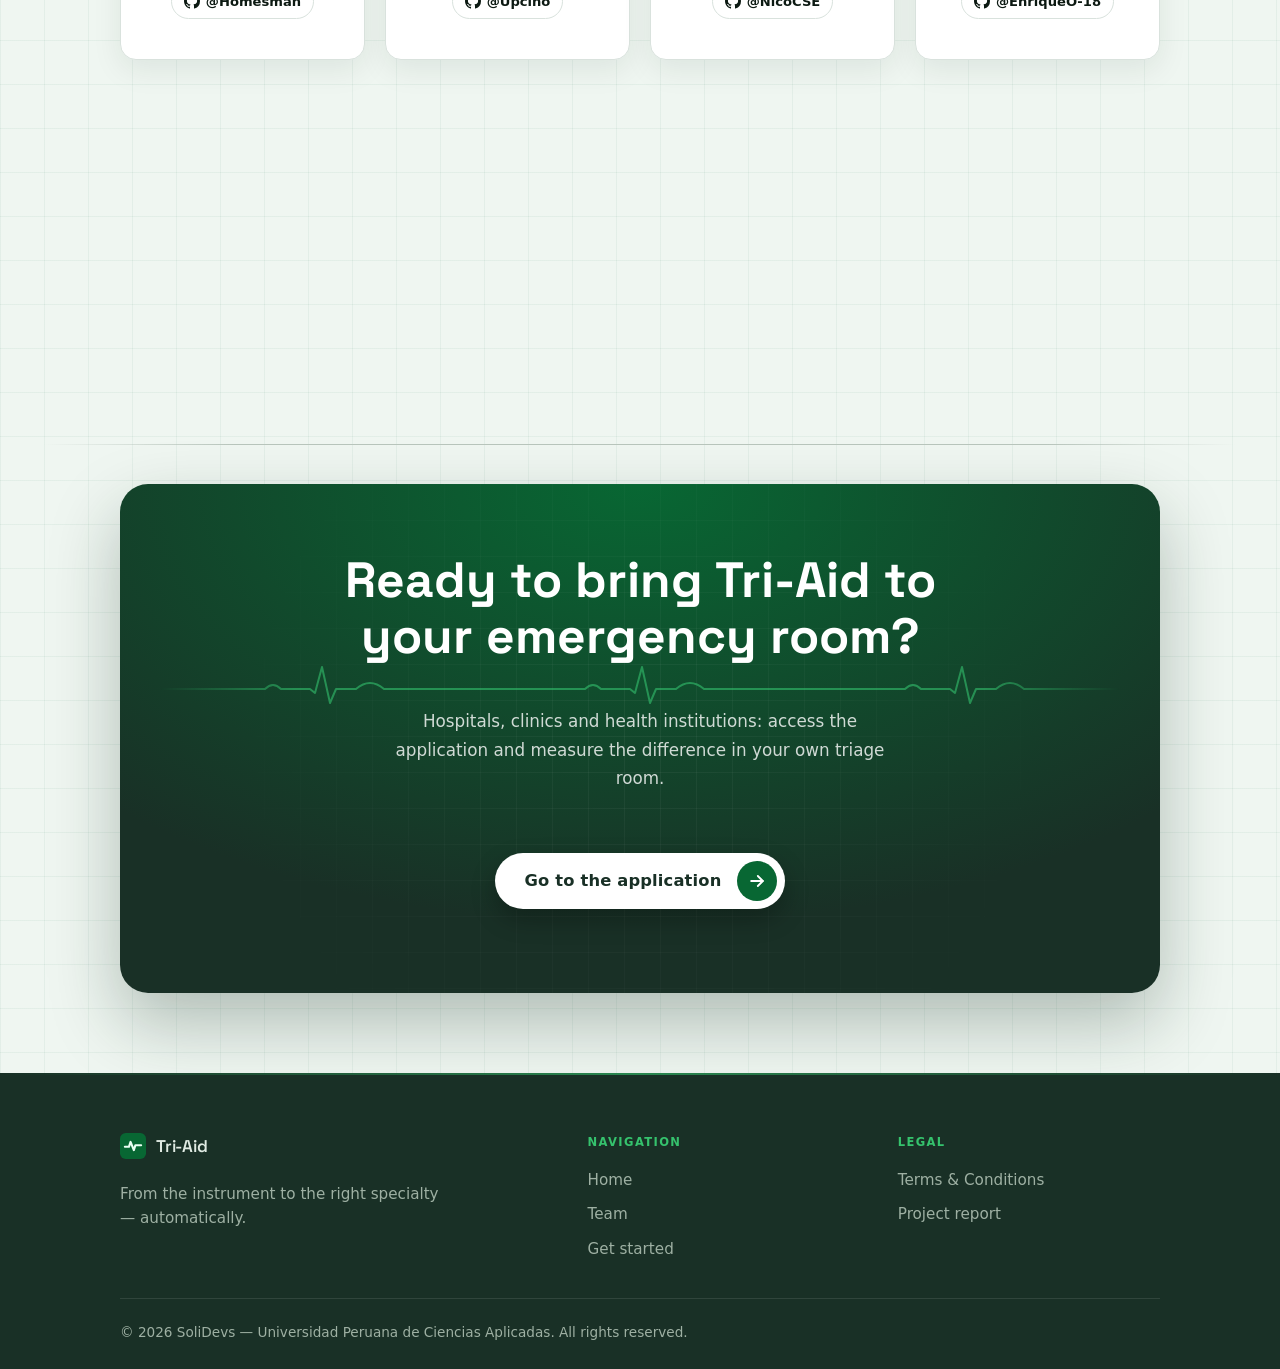
==== commit cb954f83: "style(cta): remove patient button from final call to action" ====
--- a/index.html
+++ b/index.html
@@ -318,7 +318,6 @@
           <!-- TODO: reemplazar href por la URL real de la web application -->
           <div class="cta-actions">
             <a class="cta-btn" href="https://triaid-solidevs.web.app" data-od-id="cta-app"><span data-i18n="cta.btn">Go to the application</span><svg viewBox="0 0 24 24" fill="none" stroke="currentColor" stroke-width="2.2" stroke-linecap="round" stroke-linejoin="round" aria-hidden="true"><path d="M5 12h14"/><path d="m13 6 6 6-6 6"/></svg></a>
-            <a class="cta-secondary" href="https://triaid-solidevs.web.app/patient" data-od-id="cta-patient"><span data-i18n="hero.ctaPatient">I'm a patient</span></a>
           </div>
         </div>
       </div>
--- a/css/styles.css
+++ b/css/styles.css
@@ -1078,6 +1078,6 @@
 @media (prefers-reduced-motion: reduce) { .cta-ecg { animation: none; } }
 
 /* Final CTA: patient portal secondary link */
-.cta-actions { display: flex; align-items: center; justify-content: center; gap: 18px; flex-wrap: wrap; order: 4; margin-top: 26px; }
+.cta-actions { display: flex; justify-content: center; order: 4; margin-top: 26px; }
 .cta-secondary { display: inline-flex; align-items: center; padding: 14px 28px; border-radius: 14px; border: 2px solid rgba(255,255,255,.55); color: #fff; font-weight: 600; font-size: 1rem; text-decoration: none; transition: border-color .2s ease, background .2s ease; }
 .cta-secondary:hover { border-color: #fff; background: rgba(255,255,255,.08); }
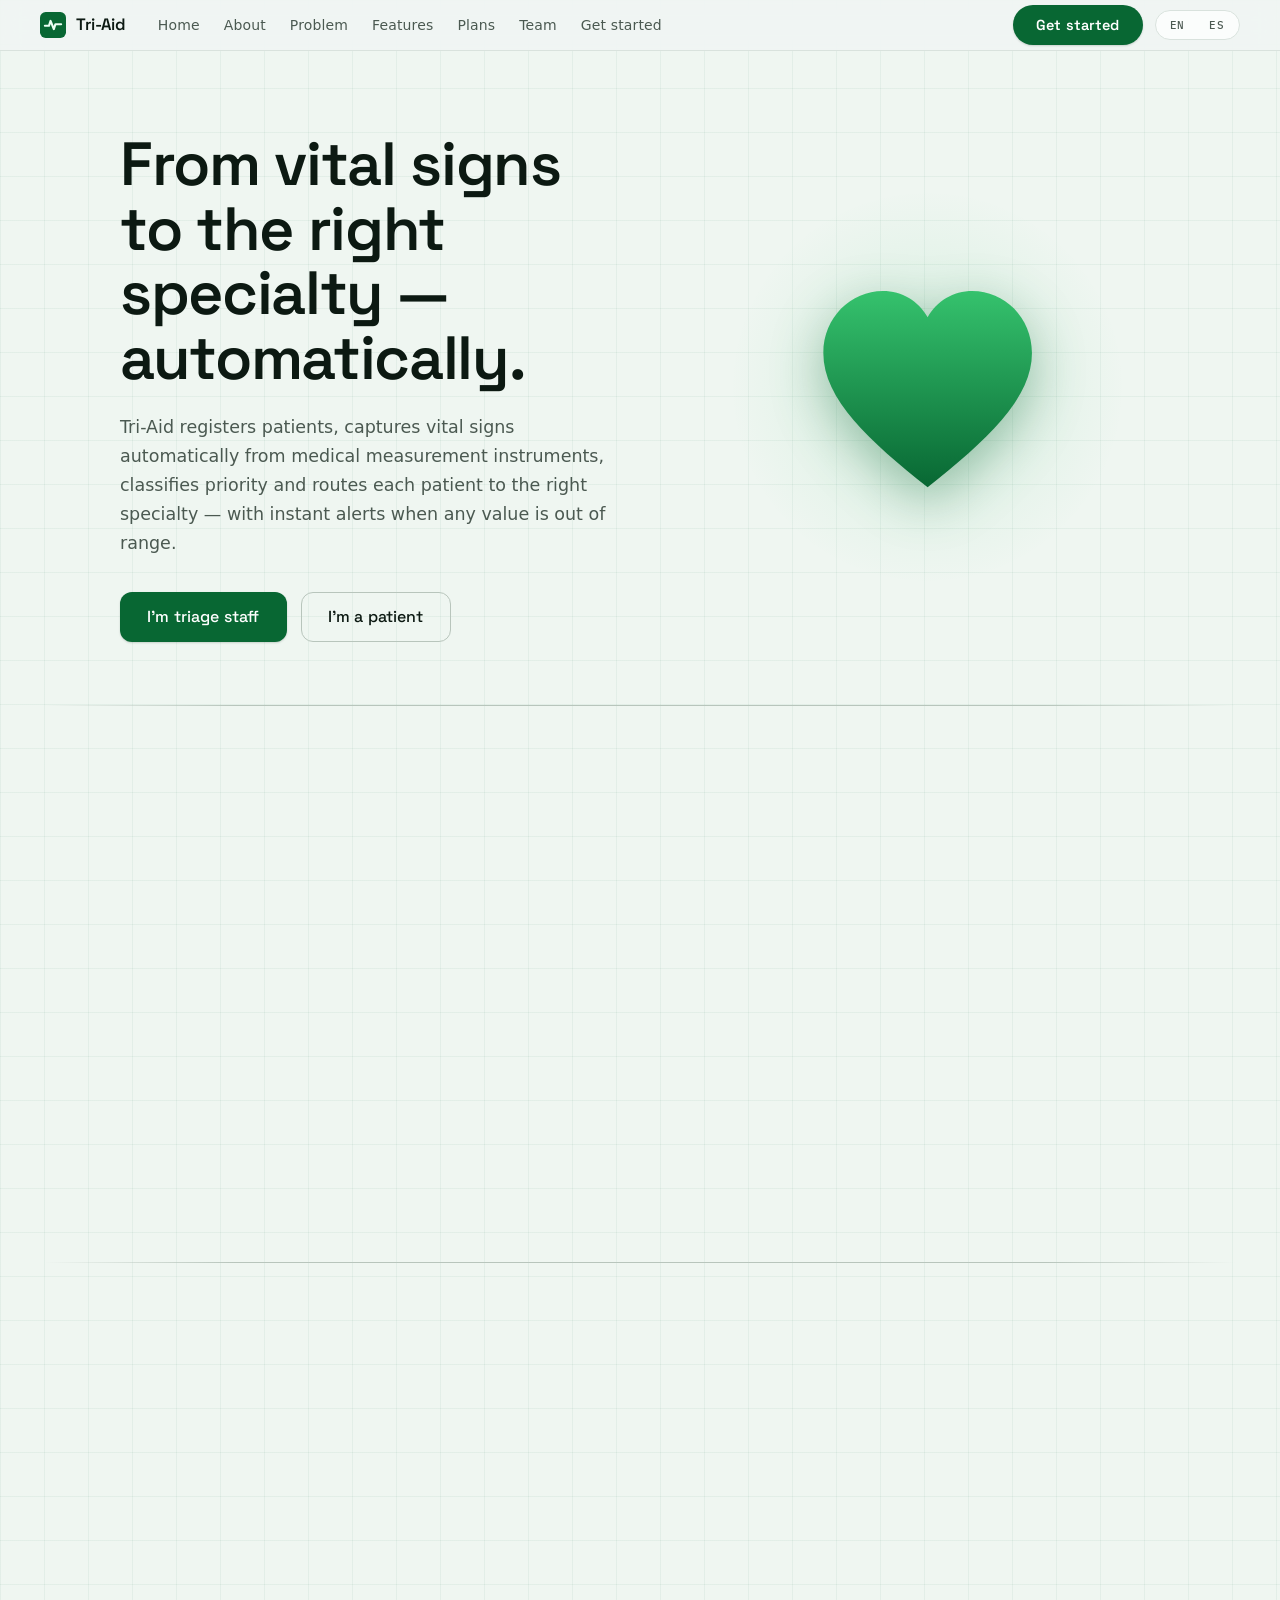
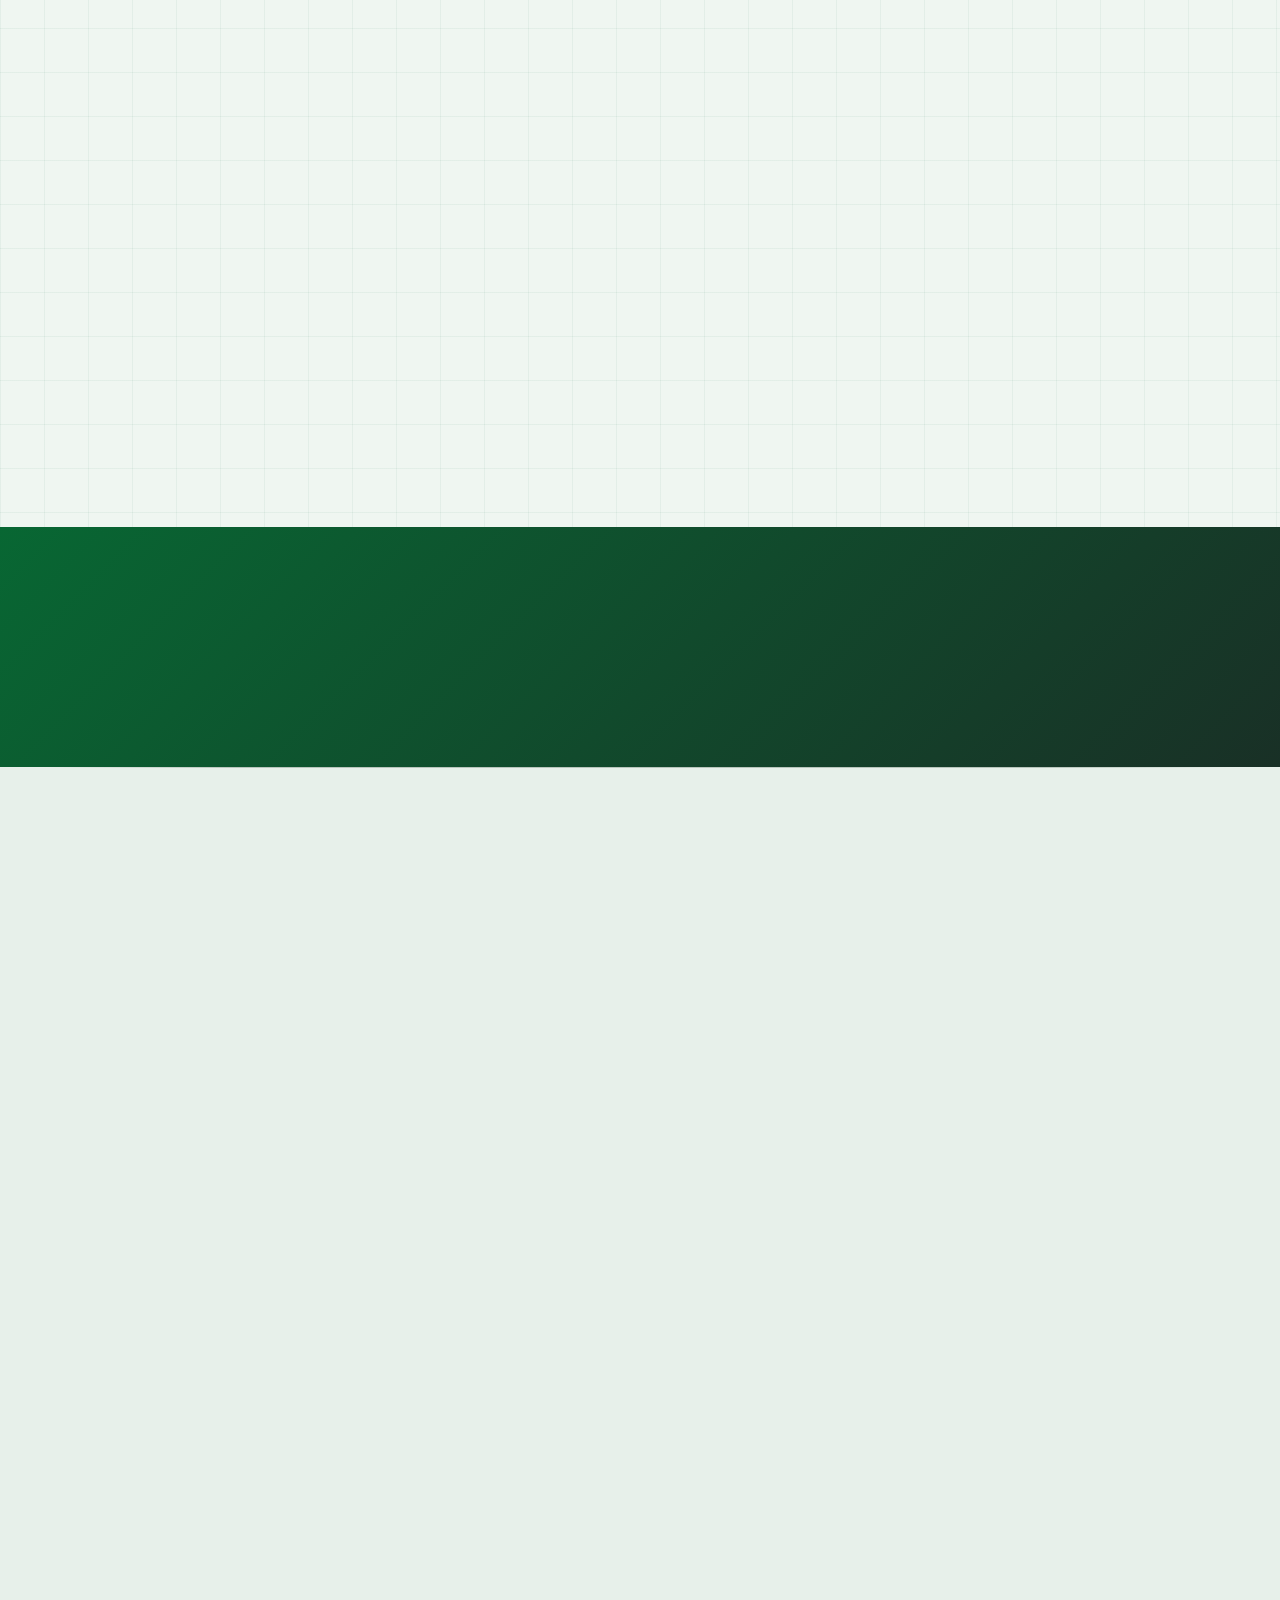
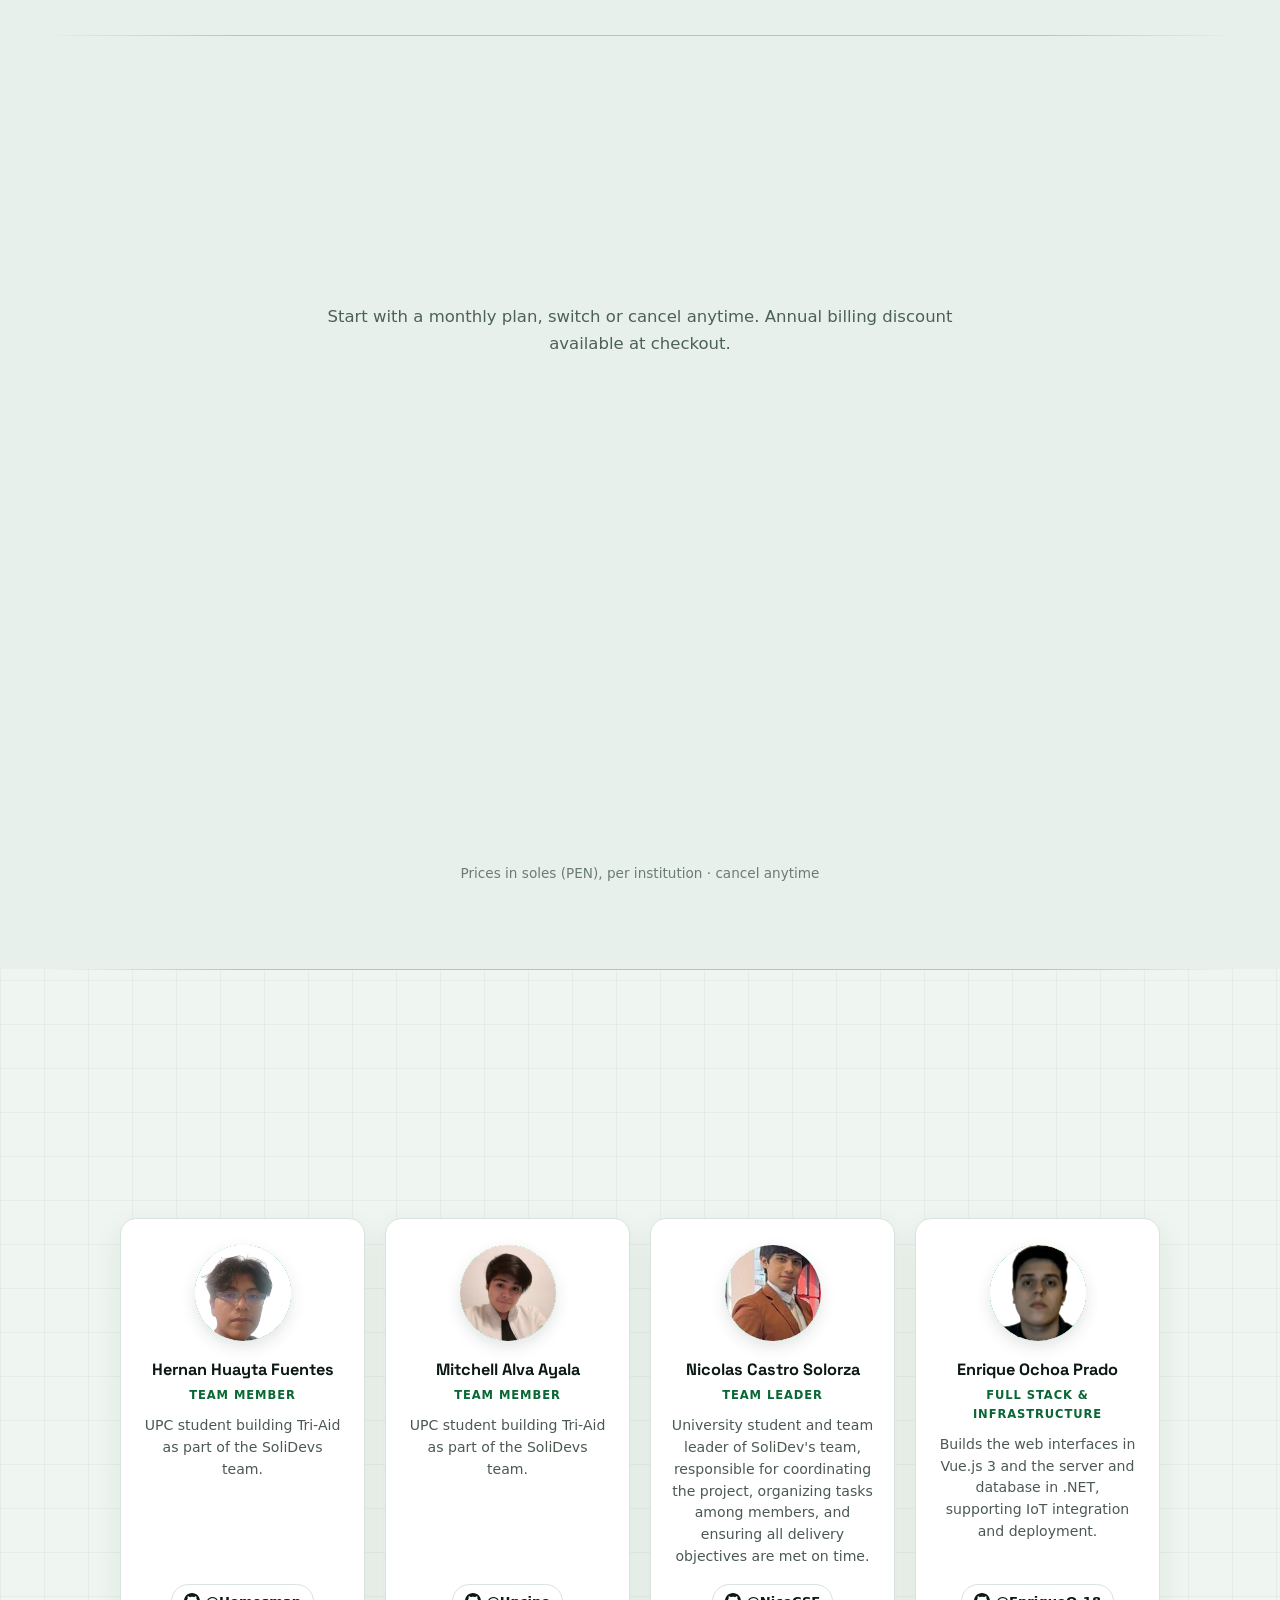
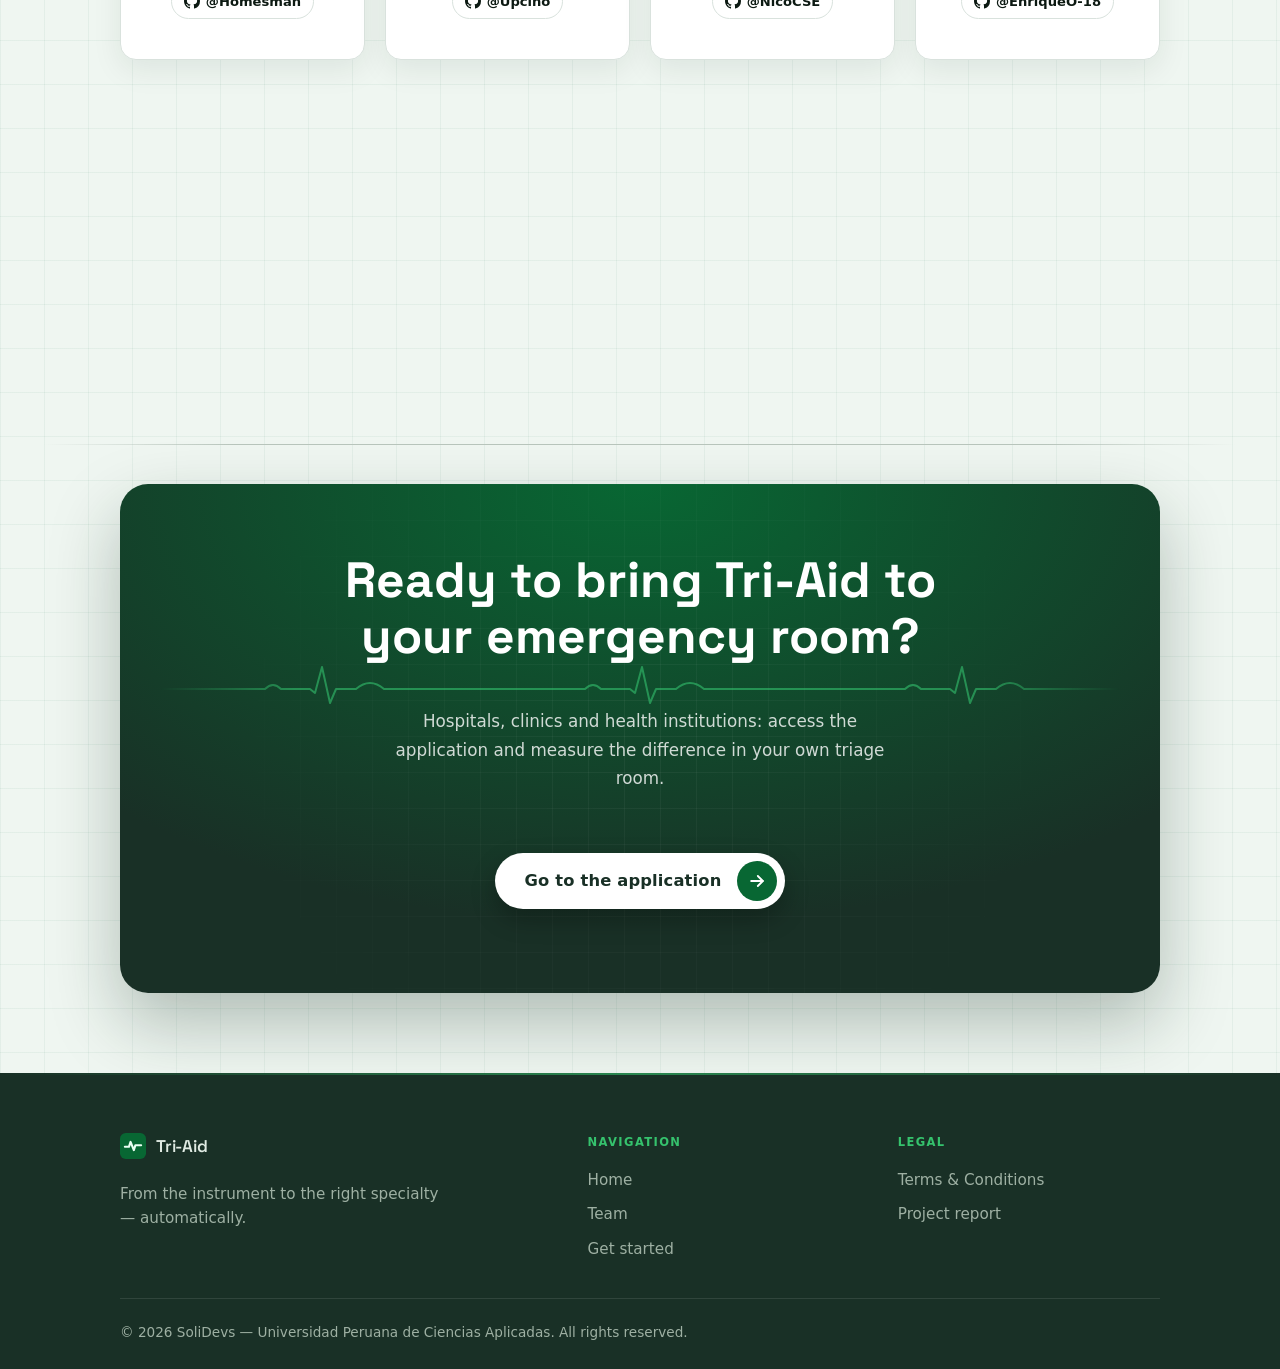
==== commit fa964d9e: "feat(landing): add a get-started application cta and embed the about-the-product and about-the-team " ====
--- a/index.html
+++ b/index.html
@@ -35,6 +35,7 @@
       </nav>
 
       <div class="nav-actions">
+        <a class="btn btn-primary nav-cta" href="https://triaid-solidevs.web.app" target="_blank" rel="noopener noreferrer" data-i18n="nav.contact">Get started</a>
         <div class="lang-toggle" role="group" aria-label="Language / Idioma">
           <button type="button" class="lang-btn" data-lang-btn="en" aria-pressed="true">EN</button>
           <button type="button" class="lang-btn" data-lang-btn="es" aria-pressed="false">ES</button>
@@ -54,6 +55,7 @@
         <a href="#team" data-i18n="nav.team">Team</a>
         <a href="#contact" data-i18n="nav.contact">Get started</a>
       </nav>
+        <a class="btn btn-primary mobile-cta" href="https://triaid-solidevs.web.app" target="_blank" rel="noopener noreferrer" data-i18n="nav.contact">Get started</a>
     </div>
   </header>
 
@@ -131,9 +133,10 @@
               <li><svg viewBox="0 0 24 24" fill="none" stroke="currentColor" stroke-width="2" stroke-linecap="round" stroke-linejoin="round" aria-hidden="true"><circle cx="12" cy="12" r="9"/><path d="m8.5 12.5 2.5 2.5 4.5-5"/></svg><span data-i18n="video.check2">Assisted priority classification validated by triage staff</span></li>
               <li><svg viewBox="0 0 24 24" fill="none" stroke="currentColor" stroke-width="2" stroke-linecap="round" stroke-linejoin="round" aria-hidden="true"><circle cx="12" cy="12" r="9"/><path d="m8.5 12.5 2.5 2.5 4.5-5"/></svg><span data-i18n="video.check3">Routing to the right specialty</span></li>
             </ul>
-            <!-- TODO: reemplazar href por el link real cuando el video esté publicado -->
-            <a class="video-link" href="https://www.youtube.com/watch?v=TRI-AID-PENDIENTE" target="_blank" rel="noopener noreferrer" aria-label="Tri-Aid demo video">
+            <a class="video-link" href="https://youtu.be/ZbTMJk2V1k0" target="_blank" rel="noopener noreferrer" aria-label="Tri-Aid — About the product video">
+              <img class="video-link__thumb" src="https://i.ytimg.com/vi/ZbTMJk2V1k0/hqdefault.jpg" alt="" loading="lazy">
               <span class="video-link__play"><svg viewBox="0 0 24 24" fill="currentColor" aria-hidden="true"><path d="M8 5v14l11-7z"/></svg></span>
+              <span class="video-link__text" data-i18n="video.watch">Watch the About-the-Product video</span>
             </a>
           </div>
         </div>
@@ -294,8 +297,8 @@
 
         <div class="team-video-row reveal">
           <div class="team-video">
-            <!-- TODO: reemplazar href por el link real del video del equipo -->
-            <a class="video-link" href="https://www.youtube.com/watch?v=TRI-AID-EQUIPO-PENDIENTE" target="_blank" rel="noopener noreferrer" aria-label="SoliDevs team video">
+            <a class="video-link" href="https://youtu.be/6iCm-GL_e1A" target="_blank" rel="noopener noreferrer" aria-label="SoliDevs team video">
+              <img class="video-link__thumb" src="https://i.ytimg.com/vi/6iCm-GL_e1A/hqdefault.jpg" alt="" loading="lazy">
               <span class="video-link__play"><svg viewBox="0 0 24 24" fill="currentColor" aria-hidden="true"><path d="M8 5v14l11-7z"/></svg></span>
             </a>
           </div>
--- a/css/styles.css
+++ b/css/styles.css
@@ -731,6 +731,7 @@
 
 @media (max-width: 900px) {
   .nav-links { display: none; }
+  .nav-actions .nav-cta { display: none; }
   .nav-burger { display: block; }
   /* Dropdown: absoluto bajo la barra para que cerrado no ocupe layout
      (antes sumaba ~290px fantasma y el nav medía 340px en tablet/móvil). */
@@ -879,6 +880,11 @@
 .video-link__play::after { content: ""; position: absolute; inset: -2px; border-radius: 50%; border: 2px solid var(--accent); animation: play-pulse 2.2s ease-out infinite; }
 .video-link__play svg { width: 32px; height: 32px; margin-left: 4px; color: #fff; }
 .video-link:hover .video-link__play { transform: translate(-50%, -50%) scale(1.08); background: rgba(255, 255, 255, 0.22); }
+.video-link__thumb { position: absolute; inset: 0; width: 100%; height: 100%; object-fit: cover; transition: transform .3s ease; }
+.video-link:hover .video-link__thumb { transform: scale(1.04); }
+.video-link__text { text-shadow: 0 2px 10px rgba(0,0,0,.55); }
+.nav-cta { height: 40px; min-height: 40px; padding: 0 22px; border-radius: 999px; font: 600 14.5px/1 var(--font-display); letter-spacing: 0.01em; }
+.mobile-cta { width: 100%; margin-top: 10px; }
 .video-link__text { position: absolute; left: 0; right: 0; bottom: 18px; margin: 0; padding: 0 20px; text-align: center; font-size: 0.85rem; color: var(--muted-on-dark); }
 @keyframes play-pulse { 0% { transform: scale(1); opacity: .7; } 100% { transform: scale(1.6); opacity: 0; } }
 @media (prefers-reduced-motion: reduce) { .video-link__play::after { animation: none; } .video-link { transition: none; } }
